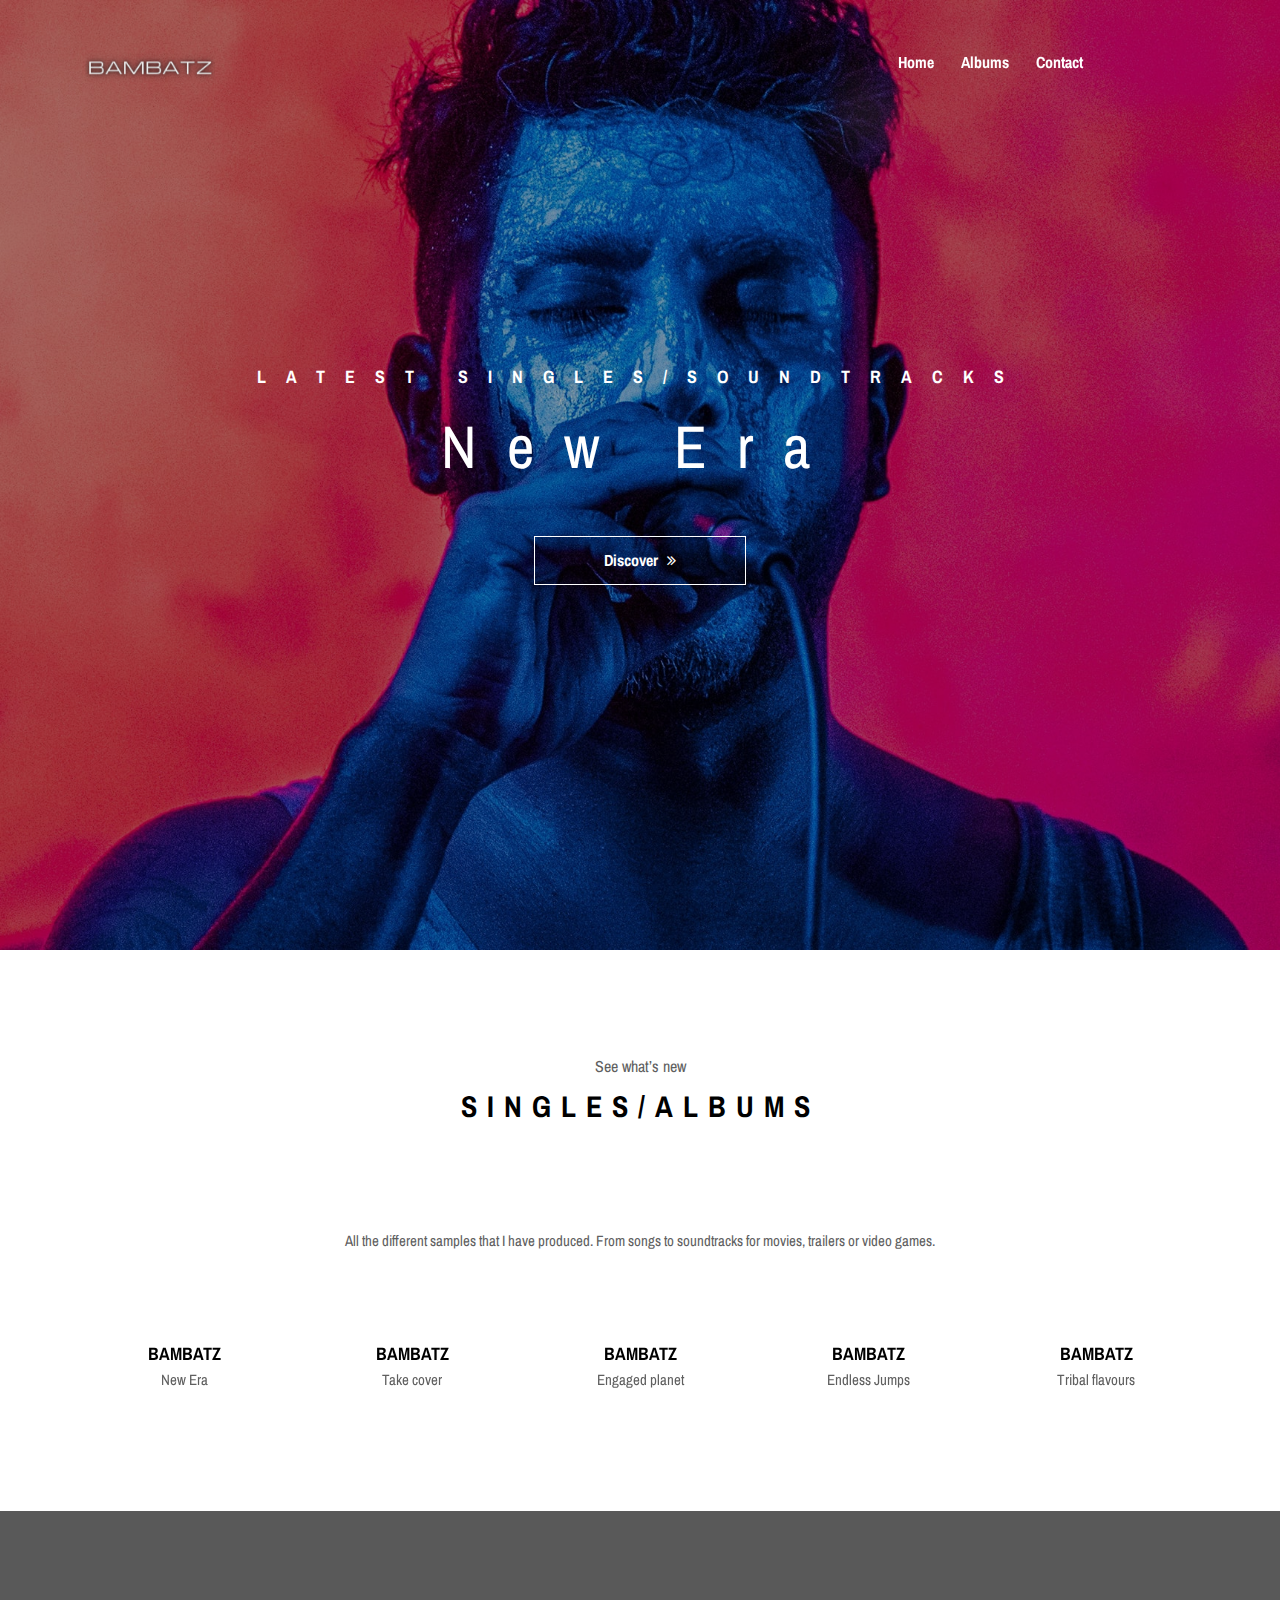
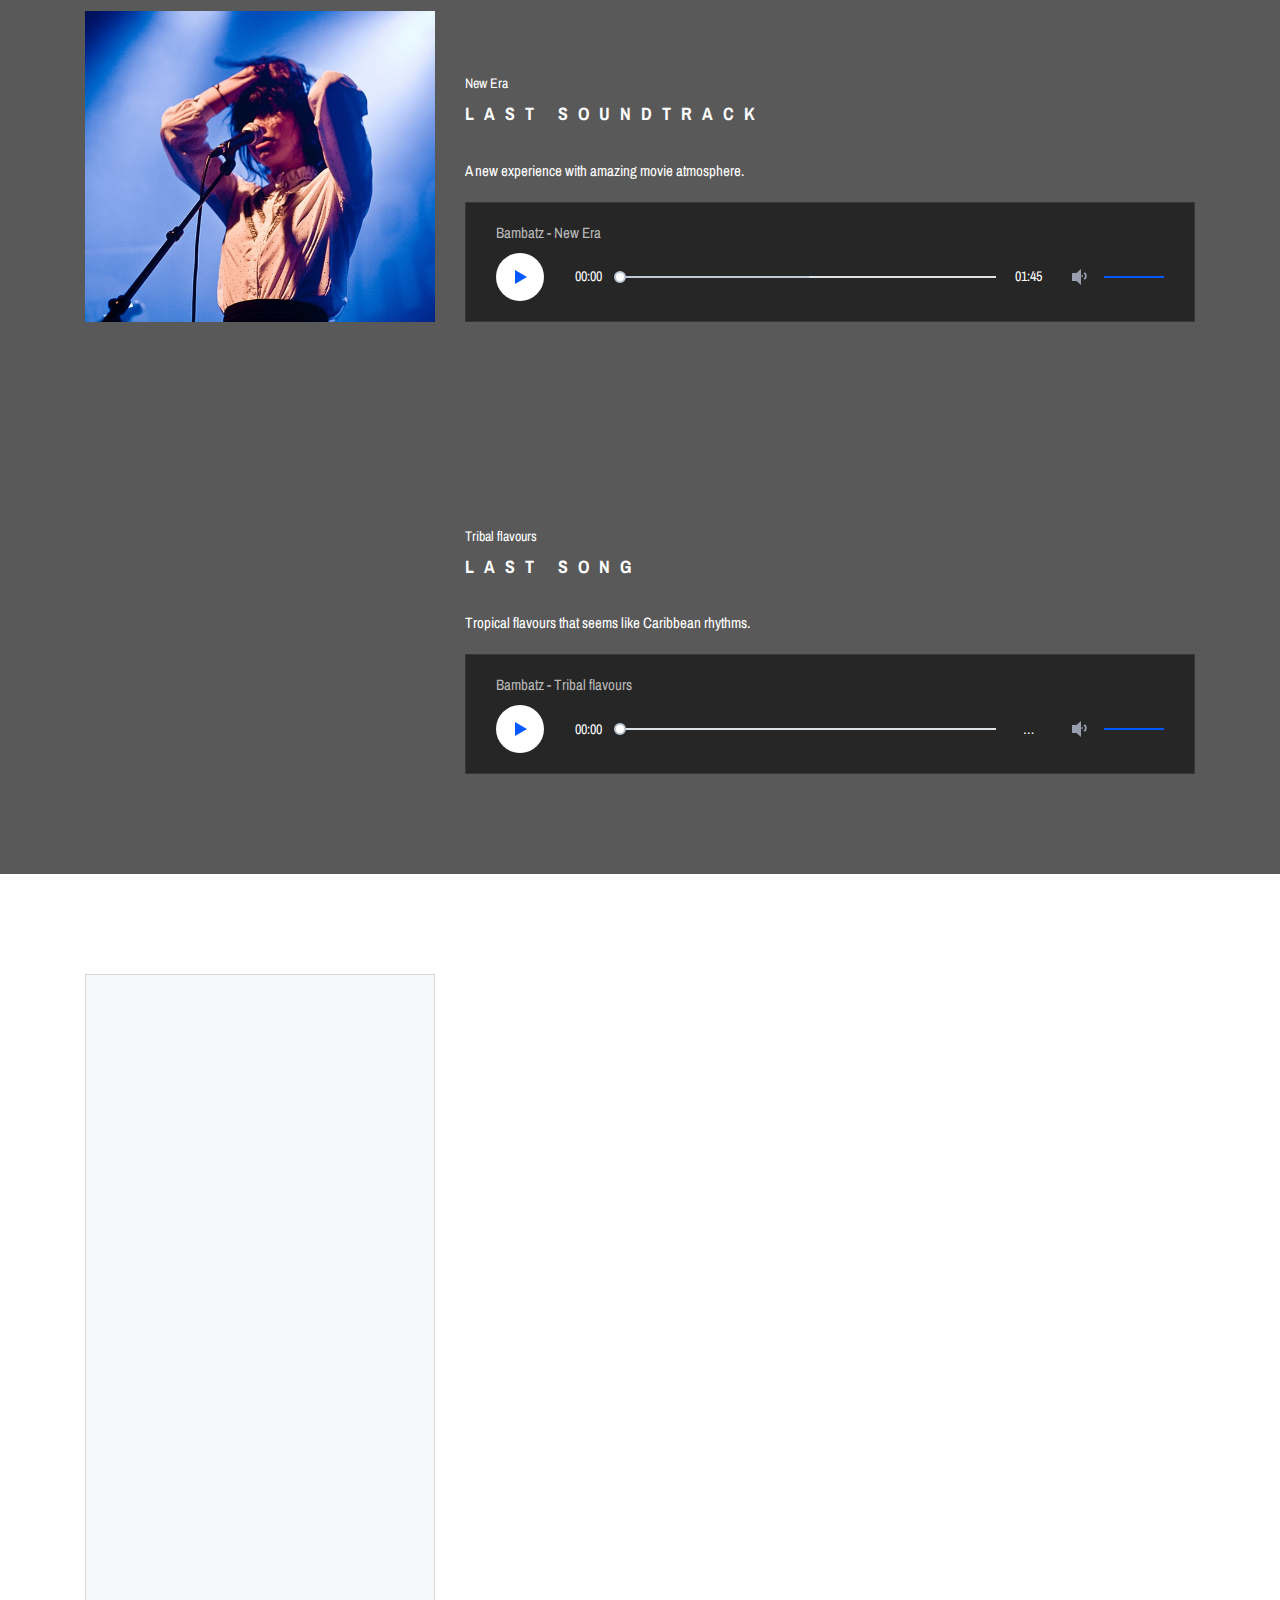
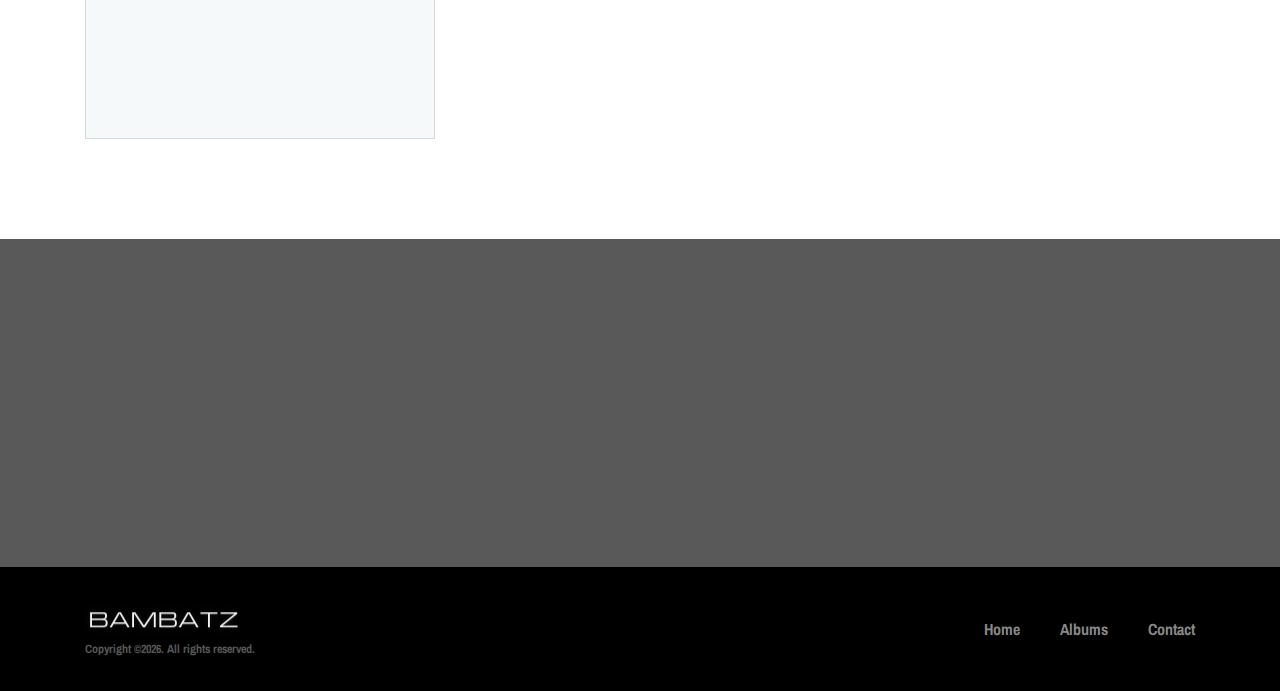
==== index.html @ 8df1997f "Add files via upload" ====
<!DOCTYPE html>
<html lang="en">

<head>
    <meta charset="UTF-8">
    <meta name="description" content="">
    <meta http-equiv="X-UA-Compatible" content="IE=edge">
    <meta name="viewport" content="width=device-width, initial-scale=1, shrink-to-fit=no">
    <!-- The above 4 meta tags *must* come first in the head; any other head content must come *after* these tags -->

    <!-- Title -->
    <title>Bambatz</title>

    <!-- Favicon -->
    <link rel="icon" href="img/core-img/icono.ico">

    <!-- Stylesheet -->
    <link rel="stylesheet" href="style.css">

</head>

<body>
    <!-- Preloader -->
    <div class="preloader d-flex align-items-center justify-content-center">
        <div class="lds-ellipsis">
            <div></div>
            <div></div>
            <div></div>
            <div></div>
        </div>
    </div>

    <!-- ##### Header Area Start ##### -->
    <header class="header-area">
        <!-- Navbar Area -->
        <div class="oneMusic-main-menu">
            <div class="classy-nav-container breakpoint-off">
                <div class="container">
                    <!-- Menu -->
                    <nav class="classy-navbar justify-content-between" id="oneMusicNav">

                        <!-- Nav brand -->
                        <a href="index.html" class="nav-brand"><img src="img/core-img/logo.png" alt=""></a>

                        <!-- Navbar Toggler -->
                        <div class="classy-navbar-toggler">
                            <span class="navbarToggler"><span></span><span></span><span></span></span>
                        </div>

                        <!-- Menu -->
                        <div class="classy-menu">

                            <!-- Close Button -->
                            <div class="classycloseIcon">
                                <div class="cross-wrap"><span class="top"></span><span class="bottom"></span></div>
                            </div>

                            <!-- Nav Start -->
                            <div class="classynav">
                                <ul>
                                    <li><a href="index.html">Home</a></li>
                                    <li><a href="albums-store.html">Albums</a></li>
                                    <li><a href="contact.html">Contact</a></li>
                                </ul>

                                <!-- Login/Register & Cart Button -->
                                <div class="login-register-cart-button d-flex align-items-center">
                                    <!-- Login/Register -->
                                 

                                    <!-- Cart Button -->
                                   
                                </div>
                            </div>
                            <!-- Nav End -->

                        </div>
                    </nav>
                </div>
            </div>
        </div>
    </header>
    <!-- ##### Header Area End ##### -->

    <!-- ##### Hero Area Start ##### -->
    <section class="hero-area">
        <div class="hero-slides owl-carousel">
            <!-- Single Hero Slide -->
            <div class="single-hero-slide d-flex align-items-center justify-content-center">
                <!-- Slide Img -->
                <div class="slide-img bg-img" style="background-image: url(img/bg-img/bg-1.jpg);"></div>
                <!-- Slide Content -->
                <div class="container">
                    <div class="row">
                        <div class="col-12">
                            <div class="hero-slides-content text-center">
                                <h6 data-animation="fadeInUp" data-delay="100ms">Latest singles/soundtracks</h6>
                                <h2 data-animation="fadeInUp" data-delay="300ms">New Era <span>New Era</span></h2>
                                <a data-animation="fadeInUp" data-delay="500ms" href="#" class="btn oneMusic-btn mt-50">Discover <i class="fa fa-angle-double-right"></i></a>
                            </div>
                        </div>
                    </div>
                </div>
            </div>

            <!-- Single Hero Slide -->
            <div class="single-hero-slide d-flex align-items-center justify-content-center">
                <!-- Slide Img -->
                <div class="slide-img bg-img" style="background-image: url(img/bg-img/bg-2.jpg);"></div>
                <!-- Slide Content -->
                <div class="container">
                    <div class="row">
                        <div class="col-12">
                            <div class="hero-slides-content text-center">
                                <h6 data-animation="fadeInUp" data-delay="100ms">Latest singles/soundtracks</h6>
                                <h2 data-animation="fadeInUp" data-delay="300ms">Tribal flavours<span>Trival flavours/span></h2>
                                <a data-animation="fadeInUp" data-delay="500ms" href="#" class="btn oneMusic-btn mt-50">Discover <i class="fa fa-angle-double-right"></i></a>
                            </div>
                        </div>
                    </div>
                </div>
            </div>
        </div>
    </section>
    <!-- ##### Hero Area End ##### -->

    <!-- ##### Latest Albums Area Start ##### -->
    <section class="latest-albums-area section-padding-100">
        <div class="container">
            <div class="row">
                <div class="col-12">
                    <div class="section-heading style-2">
                        <p>See what’s new</p>
                        <h2>Singles/Albums</h2>
                    </div>
                </div>
            </div>
            <div class="row justify-content-center">
                <div class="col-12 col-lg-9">
                    <div class="ablums-text text-center mb-70">
                        <p>All the different samples that I have produced. From songs to soundtracks for movies, trailers or video games.</p>
                    </div>
                </div>
            </div>

            <div class="row">
                <div class="col-12">
                    <div class="albums-slideshow owl-carousel">
                        <!-- Single Album -->
                        <div class="single-album">
                      <img src="img/bg-img/a01.jpg" alt="">
                            <div class="album-info">
                                <a href="#">
                                    <h5>Bambatz</h5>
                                </a>
                                <p>New Era</p>
                            </div>
                        </div>

                        <!-- Single Album -->
                        <div class="single-album">
                            <img src="img/bg-img/a02.jpg" alt="">
                            <div class="album-info">
                                <a href="#">
                                    <h5>Bambatz</h5>
                                </a>
                                <p>Take cover</p>
                            </div>
                        </div>

                        <!-- Single Album -->
                        <div class="single-album">
                            <img src="img/bg-img/a03.jpg" alt="">
                            <div class="album-info">
                                <a href="#">
                                    <h5>Bambatz</h5>
                                </a>
                                <p>Engaged planet</p>
                            </div>
                        </div>

                        <!-- Single Album -->
                        <div class="single-album">
                            <img src="img/bg-img/a04.jpg" alt="">
                            <div class="album-info">
                                <a href="#">
                                    <h5>Bambatz</h5>
                                </a>
                                <p>Endless Jumps</p>
                            </div>
                        </div>

                        <!-- Single Album -->
                        <div class="single-album">
                            <img src="img/bg-img/a05.jpg" alt="">
                            <div class="album-info">
                                <a href="#">
                                    <h5>Bambatz</h5>
                                </a>
                                <p>Tribal flavours</p>
                            </div>
                        </div>

                        <!-- Single Album -->
                        <div class="single-album">
                            <img src="img/bg-img/a06.jpg" alt="">
                            <div class="album-info">
                                <a href="#">
                                    <h5>Bambatz</h5>
                                </a>
                                <p>Knocking tune</p>
                            </div>
                        </div>

                        <!-- Single Album -->
                        <div class="single-album">
                            <img src="img/bg-img/a07.jpg" alt="">
                            <div class="album-info">
                                <a href="#">
                                    <h5>Bambatz</h5>
                                </a>
                                <p>Explore your mind</p>
                            </div>
                        </div>

                           <!-- Single Album -->
                        <div class="single-album">
                            <img src="img/bg-img/a08.jpg" alt="">
                            <div class="album-info">
                                <a href="#">
                                    <h5>Bambatz</h5>
                                </a>
                                <p>Coconut Paradise</p>
                            </div>
                        </div>

                           <!-- Single Album -->
                        <div class="single-album">
                            <img src="img/bg-img/a09.jpg" alt="">
                            <div class="album-info">
                                <a href="#">
                                    <h5>Bambatz</h5>
                                </a>
                                <p>Stomp</p>
                            </div>
                        </div>

                           <!-- Single Album -->
                        <div class="single-album">
                            <img src="img/bg-img/a010.jpg" alt="">
                            <div class="album-info">
                                <a href="#">
                                    <h5>Bambatz</h5>
                                </a>
                                <p>Behind you</p>
                            </div>
                        </div>

                           <!-- Single Album -->
                        <div class="single-album">
                            <img src="img/bg-img/a011.jpg" alt="">
                            <div class="album-info">
                                <a href="#">
                                    <h5>Bambatz</h5>
                                </a>
                                <p>Space travel</p>
                            </div>
                        </div>
                    </div>
                </div>
            </div>
        </div>
    </section>
    <!-- ##### Latest Albums Area End ##### -->

    <!-- ##### Buy Now Area Start ##### -->
   
    <!-- ##### Buy Now Area End ##### -->

    <!-- ##### Featured Artist Area Start ##### -->
    <section class="featured-artist-area section-padding-100 bg-img bg-overlay bg-fixed" style="background-image: url(img/bg-img/bg-4.jpg);">
        <div class="container">
            <div class="row align-items-end">
                <div class="col-12 col-md-5 col-lg-4">
                    <div class="featured-artist-thumb">
                        <img src="img/bg-img/fa.jpg" alt="">
                    </div>
                </div>
                <div class="col-12 col-md-7 col-lg-8">
                    <div class="featured-artist-content">
                        <!-- Section Heading -->
                        <div class="section-heading white text-left mb-30">
                            <p>New Era</p>
                            <h2>LAST SOUNDTRACK</h2>
                        </div>
                        <p>A new experience with amazing movie atmosphere.</p>
                        <div class="song-play-area">
                            <div class="song-name">
                                <p>Bambatz - New Era</p>
                            </div>
                            <audio preload="auto" controls>
                                <source src="audio/New Era.mp3">
                            </audio>
                        </div>
                    </div>
                </div>


            </div>
        </div>
    </section>
    <!-- ##### Featured Artist Area End ##### -->

    <!-- ##### Featured Artist Area Start ##### -->
    <section class="featured-artist-area section-padding-100 bg-img bg-overlay bg-fixed" style="background-image: url(img/bg-img/bg-4.jpg);">
        <div class="container">
            <div class="row align-items-end">
                <div class="col-12 col-md-5 col-lg-4">
                    <div class="featured-artist-thumb">
                        <img src="img/bg-img/fa1.jpg" alt="">
                    </div>
                </div>
                <div class="col-12 col-md-7 col-lg-8">
                    <div class="featured-artist-content">
                        <!-- Section Heading -->
                        <div class="section-heading white text-left mb-30">
                            <p>Tribal flavours</p>
                            <h2>LAST SONG</h2>
                        </div>
                        <p>Tropical flavours that seems like Caribbean rhythms.</p>
                        <div class="song-play-area">
                            <div class="song-name">
                                <p>Bambatz - Tribal flavours</p>
                            </div>
                            <audio preload="auto" controls>
                                <source src="audio/Tribal flavours.mp3">
                            </audio>
                        </div>
                    </div>
                </div>

                
            </div>
        </div>
    </section>
    <!-- ##### Featured Artist Area End ##### -->

    <!-- ##### Miscellaneous Area Start ##### -->
    <section class="miscellaneous-area section-padding-100-0">
        <div class="container">
            <div class="row">
                <!-- ***** Weeks Top ***** -->
               

                <!-- ***** New Hits Songs ***** -->
                <div class="col-12 col-lg-4">
                    <div class="new-hits-area mb-100">
                        <div class="section-heading text-left mb-50 wow fadeInUp" data-wow-delay="50ms">
                            <p>Host List</p>
                            <h2>Latest Songs/Soundtrack</h2>
                        </div>

                        <!-- Single Top Item -->
                        <div class="single-new-item d-flex align-items-center justify-content-between wow fadeInUp" data-wow-delay="100ms">
                            <div class="first-part d-flex align-items-center">
                                <div class="thumbnail">
                                    <img src="img/bg-img/wt7.jpg" alt="">
                                </div>
                                <div class="content-">
                                    <h6>Bambatz</h6>
                                    <p>New Era</p>
                                </div>
                            </div>
                            <audio preload="auto" controls>
                                <source src="audio/New Era.mp3">
                            </audio>
                        </div>

                        <!-- Single Top Item -->
                        <div class="single-new-item d-flex align-items-center justify-content-between wow fadeInUp" data-wow-delay="150ms">
                            <div class="first-part d-flex align-items-center">
                                <div class="thumbnail">
                                    <img src="img/bg-img/wt8.jpg" alt="">
                                </div>
                                <div class="content-">
                                    <h6>Bambatz</h6>
                                    <p>Take over</p>
                                </div>
                            </div>
                            <audio preload="auto" controls>
                                <source src="audio/Take over.mp3">
                            </audio>
                        </div>

                        <!-- Single Top Item -->
                        <div class="single-new-item d-flex align-items-center justify-content-between wow fadeInUp" data-wow-delay="200ms">
                            <div class="first-part d-flex align-items-center">
                                <div class="thumbnail">
                                    <img src="img/bg-img/wt9.jpg" alt="">
                                </div>
                                <div class="content-">
                                    <h6>Bambatz</h6>
                                    <p>Engaged planet</p>
                                </div>
                            </div>
                            <audio preload="auto" controls>
                                <source src="audio/Engaged planet.mp3">
                            </audio>
                        </div>

                        <!-- Single Top Item -->
                        <div class="single-new-item d-flex align-items-center justify-content-between wow fadeInUp" data-wow-delay="250ms">
                            <div class="first-part d-flex align-items-center">
                                <div class="thumbnail">
                                    <img src="img/bg-img/wt10.jpg" alt="">
                                </div>
                                <div class="content-">
                                    <h6>Bambatz</h6>
                                    <p>BSO n1</p>
                                </div>
                            </div>
                            <audio preload="auto" controls>
                                <source src="audio/Bso n1.mp3">
                            </audio>
                        </div>

                        <!-- Single Top Item -->
                        <div class="single-new-item d-flex align-items-center justify-content-between wow fadeInUp" data-wow-delay="300ms">
                            <div class="first-part d-flex align-items-center">
                                <div class="thumbnail">
                                    <img src="img/bg-img/wt11.jpg" alt="">
                                </div>
                                <div class="content-">
                                    <h6>Bambatz</h6>
                                    <p>Tribal flavours</p>
                                </div>
                            </div>
                            <audio preload="auto" controls>
                                <source src="audio/Tribal flavours.mp3">
                            </audio>
                        </div>

                        <!-- Single Top Item -->
                        <div class="single-new-item d-flex align-items-center justify-content-between wow fadeInUp" data-wow-delay="350ms">
                            <div class="first-part d-flex align-items-center">
                                <div class="thumbnail">
                                    <img src="img/bg-img/wt12.jpg" alt="">
                                </div>
                                <div class="content-">
                                    <h6>Bambatz</h6>
                                    <p>Knocking tune</p>
                                </div>
                            </div>
                            <audio preload="auto" controls>
                                <source src="audio/Knocking tune.mp3">
                            </audio>
                        </div>
                    </div>
                </div>

                <!-- ***** Popular Artists ***** -->
               
            </div>
        </div>
    </section>
    <!-- ##### Miscellaneous Area End ##### -->

    <!-- ##### Contact Area Start ##### -->
    <section class="contact-area section-padding-100 bg-img bg-overlay bg-fixed has-bg-img" style="background-image: url(img/bg-img/bg-2.jpg);">
        <div class="container">
            <div class="row">
                <div class="col-12">
                    <div class="section-heading white wow fadeInUp" data-wow-delay="100ms">
                        <p></p>
                        <h2>Get In Touch</h2>
                    </div>
                </div>
            </div>

        </div>
    </section>
    <!-- ##### Contact Area End ##### -->

    <!-- ##### Footer Area Start ##### -->
    <footer class="footer-area">
        <div class="container">
            <div class="row d-flex flex-wrap align-items-center">
                <div class="col-12 col-md-6">
                    <a href="#"><img src="img/core-img/logo.png" alt=""></a>
                    <p class="copywrite-text"><a href="#"><!-- Link back to Colorlib can't be removed. Template is licensed under CC BY 3.0. -->
Copyright &copy;<script>document.write(new Date().getFullYear());</script>. All rights reserved.
<!-- Link back to Colorlib can't be removed. Template is licensed under CC BY 3.0. --></p>
                </div>

                <div class="col-12 col-md-6">
                    <div class="footer-nav">
                        <ul>
                            <li><a href="#">Home</a></li>
                            <li><a href="#">Albums</a></li>
                            <li><a href="#">Contact</a></li>
                        </ul>
                    </div>
                </div>
            </div>
        </div>
    </footer>
    <!-- ##### Footer Area Start ##### -->

    <!-- ##### All Javascript Script ##### -->
    <!-- jQuery-2.2.4 js -->
    <script src="js/jquery/jquery-2.2.4.min.js"></script>
    <!-- Popper js -->
    <script src="js/bootstrap/popper.min.js"></script>
    <!-- Bootstrap js -->
    <script src="js/bootstrap/bootstrap.min.js"></script>
    <!-- All Plugins js -->
    <script src="js/plugins/plugins.js"></script>
    <!-- Active js -->
    <script src="js/active.js"></script>
</body>

</html>
---- style.css ----
/* [Master Stylesheet - v1.0] */
/* :: 1.0 Import Fonts */
@import url("https://fonts.googleapis.com/css?family=Archivo+Narrow:400,400i,500,500i,600,600i,700,700i");
/* :: 2.0 Import All CSS */
@import url(css/bootstrap.min.css);
@import url(css/classy-nav.css);
@import url(css/owl.carousel.min.css);
@import url(css/animate.css);
@import url(css/magnific-popup.css);
@import url(css/font-awesome.min.css);
@import url(css/audioplayer.css);
@import url(css/one-music-icon.css);
/* :: 3.0 Base CSS */
* {
  margin: 0;
  padding: 0; }

body {
  font-family: "Archivo Narrow", sans-serif;
  font-size: 14px; }

h1,
h2,
h3,
h4,
h5,
h6 {
  font-family: "Archivo Narrow", sans-serif;
  color: #000000;
  line-height: 1.3;
  font-weight: 700; }

p {
  font-family: "Archivo Narrow", sans-serif;
  color: #5f5f5f;
  font-size: 15px;
  line-height: 2;
  font-weight: 400; }

a,
a:hover,
a:focus {
  -webkit-transition-duration: 500ms;
  transition-duration: 500ms;
  text-decoration: none;
  outline: 0 solid transparent;
  color: #000000;
  font-weight: 700;
  font-size: 16px;
  font-family: "Archivo Narrow", sans-serif; }

ul,
ol {
  margin: 0; }
  ul li,
  ol li {
    list-style: none; }

img {
  height: auto;
  max-width: 100%; }

/* :: 3.1.0 Spacing */
.mt-15 {
  margin-top: 15px !important; }

.mt-30 {
  margin-top: 30px !important; }

.mt-50 {
  margin-top: 50px !important; }

.mt-70 {
  margin-top: 70px !important; }

.mt-100 {
  margin-top: 100px !important; }

.mb-15 {
  margin-bottom: 15px !important; }

.mb-30 {
  margin-bottom: 30px !important; }

.mb-50 {
  margin-bottom: 50px !important; }

.mb-70 {
  margin-bottom: 70px !important; }

.mb-100 {
  margin-bottom: 100px !important; }

.ml-15 {
  margin-left: 15px !important; }

.ml-30 {
  margin-left: 30px !important; }

.ml-50 {
  margin-left: 50px !important; }

.mr-15 {
  margin-right: 15px !important; }

.mr-30 {
  margin-right: 30px !important; }

.mr-50 {
  margin-right: 50px !important; }

/* :: 3.2.0 Height */
.height-400 {
  height: 400px !important; }

.height-500 {
  height: 500px !important; }

.height-600 {
  height: 600px !important; }

.height-700 {
  height: 700px !important; }

.height-800 {
  height: 800px !important; }

/* :: 3.3.0 Section Padding */
.section-padding-100 {
  padding-top: 100px;
  padding-bottom: 100px; }

.section-padding-100-0 {
  padding-top: 100px;
  padding-bottom: 0; }

.section-padding-0-100 {
  padding-top: 0;
  padding-bottom: 100px; }

.section-padding-100-70 {
  padding-top: 100px;
  padding-bottom: 70px; }

/* :: 3.4.0 Section Heading */
.section-heading {
  position: relative;
  z-index: 1;
  margin-bottom: 100px;
  text-align: center; }
  .section-heading p {
    color: #5f5f5f;
    font-size: 14px;
    margin-bottom: 5px; }
  .section-heading h2 {
    font-size: 18px;
    text-transform: uppercase;
    letter-spacing: 10px;
    margin-bottom: 0; }
    @media only screen and (max-width: 767px) {
      .section-heading h2 {
        letter-spacing: 5px; } }
  .section-heading.white h2 {
    color: #fff; }
  .section-heading.style-2 p {
    font-size: 16px; }
  .section-heading.style-2 h2 {
    font-size: 30px; }
    @media only screen and (max-width: 767px) {
      .section-heading.style-2 h2 {
        font-size: 24px; } }

/* :: 3.5.0 Preloader */
.preloader {
  background-color: #ffffff;
  width: 100%;
  height: 100%;
  position: fixed;
  top: 0;
  left: 0;
  right: 0;
  z-index: 99999; }
  .preloader .lds-ellipsis {
    display: inline-block;
    position: relative;
    width: 64px;
    height: 64px; }
    .preloader .lds-ellipsis div {
      position: absolute;
      top: 27px;
      width: 11px;
      height: 11px;
      border-radius: 50%;
      background: #000000;
      animation-timing-function: cubic-bezier(0, 1, 1, 0); }
      .preloader .lds-ellipsis div:nth-child(1) {
        left: 6px;
        -webkit-animation: lds-ellipsis1 0.6s infinite;
        animation: lds-ellipsis1 0.6s infinite; }
      .preloader .lds-ellipsis div:nth-child(2) {
        left: 6px;
        -webkit-animation: lds-ellipsis2 0.6s infinite;
        animation: lds-ellipsis2 0.6s infinite; }
      .preloader .lds-ellipsis div:nth-child(3) {
        left: 26px;
        -webkit-animation: lds-ellipsis2 0.6s infinite;
        animation: lds-ellipsis2 0.6s infinite; }
      .preloader .lds-ellipsis div:nth-child(4) {
        left: 45px;
        -webkit-animation: lds-ellipsis3 0.6s infinite;
        animation: lds-ellipsis3 0.6s infinite; }

@-webkit-keyframes lds-ellipsis1 {
  0% {
    -webkit-transform: scale(0);
    transform: scale(0); }
  100% {
    -webkit-transform: scale(1);
    transform: scale(1); } }
@keyframes lds-ellipsis1 {
  0% {
    -webkit-transform: scale(0);
    transform: scale(0); }
  100% {
    -webkit-transform: scale(1);
    transform: scale(1); } }
@-webkit-keyframes lds-ellipsis3 {
  0% {
    -webkit-transform: scale(1);
    transform: scale(1); }
  100% {
    -webkit-transform: scale(0);
    transform: scale(0); } }
@keyframes lds-ellipsis3 {
  0% {
    -webkit-transform: scale(1);
    transform: scale(1); }
  100% {
    -webkit-transform: scale(0);
    transform: scale(0); } }
@-webkit-keyframes lds-ellipsis2 {
  0% {
    -webkit-transform: translate(0, 0);
    transform: translate(0, 0); }
  100% {
    -webkit-transform: translate(19px, 0);
    transform: translate(19px, 0); } }
@keyframes lds-ellipsis2 {
  0% {
    -webkit-transform: translate(0, 0);
    transform: translate(0, 0); }
  100% {
    -webkit-transform: translate(19px, 0);
    transform: translate(19px, 0); } }
/* :: 3.6.0 Miscellaneous */
.bg-img {
  background-position: center center;
  background-size: cover;
  background-repeat: no-repeat; }

.bg-white {
  background-color: #ffffff !important; }

.bg-dark {
  background-color: #000000 !important; }

.bg-transparent {
  background-color: transparent !important; }

.bg-gray {
  background-color: #f5f9fa; }

.font-bold {
  font-weight: 700; }

.font-light {
  font-weight: 300; }

.bg-overlay {
  position: relative;
  z-index: 2;
  background-position: center center;
  background-size: cover; }
  .bg-overlay::after {
    background-color: rgba(0, 0, 0, 0.65);
    position: absolute;
    z-index: -1;
    top: 0;
    left: 0;
    width: 100%;
    height: 100%;
    content: ""; }

.bg-fixed {
  background-attachment: fixed !important; }

/* :: 3.7.0 ScrollUp */
#scrollUp {
  background-color: #000000;
  border-radius: 0;
  bottom: 50px;
  box-shadow: 0 2px 6px 0 rgba(0, 0, 0, 0.3);
  color: #ffffff;
  font-size: 24px;
  height: 40px;
  line-height: 40px;
  right: 50px;
  text-align: center;
  width: 40px;
  -webkit-transition-duration: 500ms;
  transition-duration: 500ms;
  box-shadow: 0 1px 5px 2px rgba(0, 0, 0, 0.15); }
  @media only screen and (max-width: 767px) {
    #scrollUp {
      right: 30px;
      bottom: 30px; } }
  #scrollUp:hover {
    background-color: #fff;
    color: #232323; }

/* :: 3.8.0 oneMusic Button */
.oneMusic-btn {
  background-color: #fff;
  -webkit-transition-duration: 500ms;
  transition-duration: 500ms;
  position: relative;
  z-index: 1;
  display: inline-block;
  min-width: 212px;
  height: 49px;
  color: #000;
  border: 1px solid #000;
  border-radius: 0;
  padding: 0 30px;
  font-size: 16px;
  line-height: 47px;
  font-weight: 700;
  text-transform: capitalize; }
  .oneMusic-btn i {
    margin-left: 5px; }
  .oneMusic-btn:hover, .oneMusic-btn:focus {
    font-size: 16px;
    font-weight: 700;
    background-color: #000000;
    color: #fff; }
  .oneMusic-btn.btn-2 {
    background-color: #000000;
    color: #fff; }
    .oneMusic-btn.btn-2:hover, .oneMusic-btn.btn-2:focus {
      background-color: #fff;
      color: #232323; }

/* :: 4.0 Header Area CSS */
.header-area {
  position: absolute;
  z-index: 1000;
  width: 100%;
  top: 20px;
  left: 0;
  z-index: 1000; }
  .header-area .oneMusic-main-menu {
    position: relative;
    width: 100%;
    height: 85px;
    background-color: transparent; }
    @media only screen and (max-width: 767px) {
      .header-area .oneMusic-main-menu {
        height: 70px; } }
    .header-area .oneMusic-main-menu .classy-nav-container {
      background-color: transparent; }
    .header-area .oneMusic-main-menu .classy-navbar {
      background-color: transparent;
      height: 85px;
      padding: 0; }
      @media only screen and (max-width: 767px) {
        .header-area .oneMusic-main-menu .classy-navbar {
          height: 70px; } }
      .header-area .oneMusic-main-menu .classy-navbar .classynav ul li a {
        font-weight: 700;
        text-transform: capitalize;
        color: #ffffff;
        font-size: 16px; }
        .header-area .oneMusic-main-menu .classy-navbar .classynav ul li a:hover, .header-area .oneMusic-main-menu .classy-navbar .classynav ul li a:focus {
          color: rgba(255, 255, 255, 0.7); }
        @media only screen and (min-width: 768px) and (max-width: 991px) {
          .header-area .oneMusic-main-menu .classy-navbar .classynav ul li a {
            background-color: #000000;
            border-bottom-color: rgba(255, 255, 255, 0.1); } }
        @media only screen and (max-width: 767px) {
          .header-area .oneMusic-main-menu .classy-navbar .classynav ul li a {
            background-color: #000000;
            border-bottom-color: rgba(255, 255, 255, 0.1); } }
      .header-area .oneMusic-main-menu .classy-navbar .classynav ul li.megamenu-item > a::after,
      .header-area .oneMusic-main-menu .classy-navbar .classynav ul li.has-down > a::after {
        color: #ffffff; }
      .header-area .oneMusic-main-menu .classy-navbar .classynav ul li.megamenu-item ul li > a::after,
      .header-area .oneMusic-main-menu .classy-navbar .classynav ul li.has-down ul li > a::after {
        color: #232323; }
        @media only screen and (max-width: 767px) {
          .header-area .oneMusic-main-menu .classy-navbar .classynav ul li.megamenu-item ul li > a::after,
          .header-area .oneMusic-main-menu .classy-navbar .classynav ul li.has-down ul li > a::after {
            color: #ffffff; } }
      .header-area .oneMusic-main-menu .classy-navbar .classynav ul li ul li a {
        color: #232323; }
        .header-area .oneMusic-main-menu .classy-navbar .classynav ul li ul li a:hover, .header-area .oneMusic-main-menu .classy-navbar .classynav ul li ul li a:focus {
          color: #888888; }
        @media only screen and (min-width: 992px) and (max-width: 1199px) {
          .header-area .oneMusic-main-menu .classy-navbar .classynav ul li ul li a {
            padding: 0 15px; } }
        @media only screen and (min-width: 768px) and (max-width: 991px) {
          .header-area .oneMusic-main-menu .classy-navbar .classynav ul li ul li a {
            color: #ffffff;
            padding: 0 30px;
            border-bottom-color: rgba(255, 255, 255, 0.1); } }
        @media only screen and (max-width: 767px) {
          .header-area .oneMusic-main-menu .classy-navbar .classynav ul li ul li a {
            color: #ffffff;
            padding: 0 30px;
            border-bottom-color: rgba(255, 255, 255, 0.1) !important; } }
      .header-area .oneMusic-main-menu .classy-navbar .classynav ul li .dropdown li .dropdown li .dropdown li a {
        border-bottom: 1px solid rgba(242, 244, 248, 0.7); }
        @media only screen and (min-width: 768px) and (max-width: 991px) {
          .header-area .oneMusic-main-menu .classy-navbar .classynav ul li .dropdown li .dropdown li .dropdown li a {
            border-bottom-color: rgba(255, 255, 255, 0.1) !important; } }
        @media only screen and (max-width: 767px) {
          .header-area .oneMusic-main-menu .classy-navbar .classynav ul li .dropdown li .dropdown li .dropdown li a {
            border-bottom-color: rgba(255, 255, 255, 0.1) !important; } }
    .header-area .oneMusic-main-menu .login-register-cart-button {
      position: relative;
      z-index: 1;
      margin-left: 100px; }
      @media only screen and (min-width: 768px) and (max-width: 991px) {
        .header-area .oneMusic-main-menu .login-register-cart-button {
          margin-left: 12px;
          margin-top: 15px; } }
      @media only screen and (max-width: 767px) {
        .header-area .oneMusic-main-menu .login-register-cart-button {
          margin-left: 12px;
          margin-top: 15px; } }
      .header-area .oneMusic-main-menu .login-register-cart-button .login-register-btn {
        position: relative;
        z-index: 10; }
        .header-area .oneMusic-main-menu .login-register-cart-button .login-register-btn a {
          -webkit-transition-duration: 500ms;
          transition-duration: 500ms;
          margin-bottom: 0;
          color: #fff;
          font-weight: 700;
          font-size: 16px;
          cursor: pointer;
          line-height: 1; }
          .header-area .oneMusic-main-menu .login-register-cart-button .login-register-btn a:hover, .header-area .oneMusic-main-menu .login-register-cart-button .login-register-btn a:focus {
            color: rgba(255, 255, 255, 0.7); }
      .header-area .oneMusic-main-menu .login-register-cart-button .cart-btn {
        position: relative;
        z-index: 10; }
        .header-area .oneMusic-main-menu .login-register-cart-button .cart-btn p {
          -webkit-transition-duration: 500ms;
          transition-duration: 500ms;
          margin-bottom: 0;
          color: #fff;
          font-size: 18px;
          cursor: pointer;
          line-height: 1; }
          .header-area .oneMusic-main-menu .login-register-cart-button .cart-btn p:hover, .header-area .oneMusic-main-menu .login-register-cart-button .cart-btn p:focus {
            color: rgba(255, 255, 255, 0.7); }
          .header-area .oneMusic-main-menu .login-register-cart-button .cart-btn p .quantity {
            width: 15px;
            height: 15px;
            border: 1px solid #fff;
            background-color: #232323;
            color: #fff;
            display: block;
            position: absolute;
            bottom: -5px;
            left: -10px;
            z-index: 10;
            font-size: 9px;
            font-weight: 400;
            border-radius: 50%;
            line-height: 13px;
            text-align: center; }
  .header-area .is-sticky .oneMusic-main-menu {
    position: fixed;
    width: 100%;
    height: 85px;
    top: 0;
    left: 0;
    z-index: 9999;
    background-color: #000000;
    box-shadow: 0 5px 50px 15px rgba(0, 0, 0, 0.2); }
    @media only screen and (max-width: 767px) {
      .header-area .is-sticky .oneMusic-main-menu {
        height: 70px; } }

.classy-navbar .nav-brand {
  max-width: 130px; }

@media only screen and (min-width: 768px) and (max-width: 991px) {
  .breakpoint-on .classy-navbar .classy-menu {
    background-color: #000000; } }
@media only screen and (max-width: 767px) {
  .breakpoint-on .classy-navbar .classy-menu {
    background-color: #000000; } }

@media only screen and (min-width: 768px) and (max-width: 991px) {
  .classynav ul li .megamenu .single-mega.cn-col-4 {
    padding: 0; } }
@media only screen and (max-width: 767px) {
  .classynav ul li .megamenu .single-mega.cn-col-4 {
    padding: 0; } }

.classycloseIcon .cross-wrap span {
  background: #ffffff; }

/* :: 5.0 Hero Slides Area */
.hero-area,
.hero-slides {
  position: relative;
  z-index: 1; }

.single-hero-slide {
  width: 100%;
  height: 950px;
  position: relative;
  z-index: 1;
  padding: 0 30px;
  overflow: hidden; }
  @media only screen and (min-width: 992px) and (max-width: 1199px) {
    .single-hero-slide {
      height: 700px; } }
  @media only screen and (min-width: 768px) and (max-width: 991px) {
    .single-hero-slide {
      height: 650px; } }
  @media only screen and (max-width: 767px) {
    .single-hero-slide {
      height: 500px; } }
  .single-hero-slide::after {
    position: absolute;
    width: 100%;
    height: 100%;
    z-index: -5;
    top: 0;
    left: 0;
    background-color: rgba(0, 0, 0, 0.35);
    content: ''; }
  .single-hero-slide .slide-img {
    position: absolute;
    width: 100%;
    height: 100%;
    z-index: -10;
    left: 0;
    right: 0;
    top: 0;
    bottom: 0; }
  .single-hero-slide .hero-slides-content {
    display: inline-block;
    width: 100%; }
    .single-hero-slide .hero-slides-content h6 {
      font-size: 18px;
      color: #fff;
      letter-spacing: 20px;
      text-transform: uppercase;
      margin-bottom: 20px;
      display: block; }
      @media only screen and (max-width: 767px) {
        .single-hero-slide .hero-slides-content h6 {
          letter-spacing: 5px; } }
    .single-hero-slide .hero-slides-content h2 {
      position: relative;
      z-index: 1;
      font-size: 60px;
      color: #ffffff;
      margin-bottom: 0;
      font-weight: 400;
      display: block;
      text-transform: capitalize;
      letter-spacing: 30px;
      overflow: hidden; }
      .single-hero-slide .hero-slides-content h2 span {
        position: absolute;
        top: 0;
        width: 100%;
        height: 100%;
        left: 0;
        color: rgba(255, 255, 255, 0.15);
        -webkit-animation: textsonar 6s linear infinite;
        animation: textsonar 6s linear infinite; }
      @media only screen and (min-width: 768px) and (max-width: 991px) {
        .single-hero-slide .hero-slides-content h2 {
          letter-spacing: 15px;
          font-size: 42px; } }
      @media only screen and (max-width: 767px) {
        .single-hero-slide .hero-slides-content h2 {
          letter-spacing: 5px;
          font-size: 30px; } }
    .single-hero-slide .hero-slides-content .btn {
      border: 1px solid #fff;
      background-color: transparent;
      color: #fff; }
      .single-hero-slide .hero-slides-content .btn:hover, .single-hero-slide .hero-slides-content .btn:focus {
        background-color: #fff;
        color: #000000; }

@-webkit-keyframes textsonar {
  0% {
    -webkit-transform: scaleX(1);
    transform: scaleX(1); }
  50% {
    -webkit-transform: scaleX(1.15);
    transform: scaleX(1.15); }
  100% {
    -webkit-transform: scaleX(1);
    transform: scaleX(1); } }
@keyframes textsonar {
  0% {
    -webkit-transform: scaleX(1);
    transform: scaleX(1); }
  50% {
    -webkit-transform: scaleX(1.15);
    transform: scaleX(1.15); }
  100% {
    -webkit-transform: scaleX(1);
    transform: scaleX(1); } }
.single-hero-slide .slide-img {
  -webkit-animation: slide 12s linear infinite;
  animation: slide 12s linear infinite; }

@-webkit-keyframes slide {
  0% {
    -webkit-transform: scale(1);
    transform: scale(1); }
  50% {
    -webkit-transform: scale(1.2);
    transform: scale(1.2); }
  100% {
    -webkit-transform: scale(1);
    transform: scale(1); } }
@keyframes slide {
  0% {
    -webkit-transform: scale(1);
    transform: scale(1); }
  50% {
    -webkit-transform: scale(1.2);
    transform: scale(1.2); }
  100% {
    -webkit-transform: scale(1);
    transform: scale(1); } }
/* :: 6.0 Buy Now Area CSS */
.oneMusic-buy-now-area.has-fluid {
  padding-left: 4%;
  padding-right: 4%;
  position: relative;
  z-index: 1; }

/* :: 7.0 Events Area CSS */
.single-event-area {
  position: relative;
  z-index: 1;
  -webkit-transition-duration: 500ms;
  transition-duration: 500ms; }
  .single-event-area img {
    width: 100%; }
  .single-event-area .event-text {
    text-align: center;
    position: relative;
    z-index: 1;
    padding: 30px 15px;
    background-color: #000;
    -webkit-transition-duration: 500ms;
    transition-duration: 500ms; }
    .single-event-area .event-text h4 {
      color: #fff;
      text-transform: uppercase;
      -webkit-transition-duration: 500ms;
      transition-duration: 500ms; }
    .single-event-area .event-text .event-meta-data {
      position: relative;
      margin-bottom: 30px; }
      .single-event-area .event-text .event-meta-data a {
        -webkit-transition-duration: 500ms;
        transition-duration: 500ms;
        position: relative;
        z-index: 1;
        color: #fff;
        font-size: 15px;
        font-weight: 400;
        display: inline-block;
        padding-right: 29px; }
        .single-event-area .event-text .event-meta-data a:first-child::after {
          position: absolute;
          content: '|';
          top: 0;
          right: 12px;
          z-index: 1; }
        .single-event-area .event-text .event-meta-data a:last-child {
          padding-right: 0; }
    .single-event-area .event-text .see-more-btn {
      font-size: 11px;
      color: #fff;
      text-transform: uppercase;
      letter-spacing: 10px;
      border-bottom: 1px solid #fff;
      padding-left: 0;
      padding-right: 0;
      border-radius: 0; }
      .single-event-area .event-text .see-more-btn:hover, .single-event-area .event-text .see-more-btn:focus {
        font-weight: 400; }
  .single-event-area:hover, .single-event-area:focus {
    box-shadow: 0 5px 80px 0 rgba(0, 0, 0, 0.2); }
    .single-event-area:hover .event-text, .single-event-area:focus .event-text {
      background-color: #f5f9fa; }
      .single-event-area:hover .event-text h4,
      .single-event-area:hover .event-text .event-meta-data a, .single-event-area:focus .event-text h4,
      .single-event-area:focus .event-text .event-meta-data a {
        color: #000000; }
      .single-event-area:hover .event-text .see-more-btn, .single-event-area:focus .event-text .see-more-btn {
        border-bottom-color: #000000;
        color: #000000; }

/* :: 8.0 Newsletter Area CSS */
.newsletter-area {
  position: relative;
  z-index: 1;
  border: 1px solid #000000;
  padding: 45px; }
  .newsletter-area .newsletter-form {
    position: relative;
    z-index: 1; }
    .newsletter-area .newsletter-form input {
      width: 100%;
      height: 40px;
      font-size: 14px;
      color: #b3b3b3;
      font-style: italic;
      border: none;
      border-bottom: 1px solid #d6d6d6;
      margin-bottom: 30px;
      display: block; }

.testimonials-area {
  position: relative;
  z-index: 1;
  padding: 45px; }
  .testimonials-area .testimonials-slide {
    position: relative;
    z-index: 1; }
    .testimonials-area .testimonials-slide .single-slide p {
      font-size: 15px;
      color: #fff;
      font-style: italic; }
    .testimonials-area .testimonials-slide .single-slide .testimonial-info {
      margin-top: 30px;
      display: block; }
      .testimonials-area .testimonials-slide .single-slide .testimonial-info .testimonial-thumb {
        width: 44px;
        height: 44px;
        border-radius: 50%;
        margin-right: 15px; }
        .testimonials-area .testimonials-slide .single-slide .testimonial-info .testimonial-thumb img {
          border-radius: 50%; }
      .testimonials-area .testimonials-slide .single-slide .testimonial-info p {
        font-style: normal;
        font-size: 15px;
        color: #fff;
        margin-bottom: 0; }

/* :: 9.0 Album Catagory Area CSS */
.featured-artist-area {
  position: relative;
  z-index: 1; }

.featured-artist-content {
  position: relative;
  z-index: 1; }
  @media only screen and (max-width: 767px) {
    .featured-artist-content {
      margin-top: 50px; } }
  .featured-artist-content p {
    color: #fff; }

.browse-by-catagories {
  position: relative;
  z-index: 1; }
  .browse-by-catagories a {
    display: inline-block;
    background-color: #f4f4f4;
    border: 2px solid transparent;
    padding: 6px 9px;
    font-size: 15px;
    margin-right: 5px; }
    @media only screen and (min-width: 992px) and (max-width: 1199px) {
      .browse-by-catagories a {
        padding: 4px 7px;
        font-size: 14px;
        margin-right: 4px; } }
    @media only screen and (min-width: 768px) and (max-width: 991px) {
      .browse-by-catagories a {
        padding: 4px 7px;
        font-size: 14px;
        margin-right: 5px;
        margin-bottom: 5px; } }
    @media only screen and (max-width: 767px) {
      .browse-by-catagories a {
        padding: 2px 5px;
        font-size: 13px;
        margin-right: 5px;
        margin-bottom: 5px; } }
    .browse-by-catagories a:hover, .browse-by-catagories a:focus, .browse-by-catagories a.active {
      border: 2px solid #000000; }
    .browse-by-catagories a:first-child {
      border-color: transparent;
      background-color: transparent; }

.single-album {
  position: relative;
  z-index: 1;
  -webkit-transition-duration: 500ms;
  transition-duration: 500ms;
  margin-bottom: 30px; }
  .single-album img {
    width: 100%; }
  .single-album .album-info {
    position: relative;
    z-index: 1;
    text-align: center;
    padding-top: 15px;
    padding-bottom: 15px; }
    .single-album .album-info h5 {
      font-size: 18px;
      margin-bottom: 0;
      text-transform: uppercase; }
    .single-album .album-info p {
      margin-bottom: 0; }
  .single-album:hover, .single-album:focus {
    box-shadow: 0 5px 70px 0 rgba(0, 0, 0, 0.15); }

.single-album-area {
  position: relative;
  z-index: 1;
  -webkit-transition-duration: 500ms;
  transition-duration: 500ms;
  margin-bottom: 30px; }
  .single-album-area .album-thumb {
    position: relative;
    z-index: 1; }
    .single-album-area .album-thumb .album-price p {
      position: absolute;
      top: 15px;
      left: 15px;
      background-color: #fff;
      margin-bottom: 0;
      line-height: 1;
      padding: 5px 15px;
      border-radius: 15px;
      z-index: 20; }
    .single-album-area .album-thumb .play-icon a {
      color: #fff;
      font-size: 50px;
      position: absolute;
      top: 50%;
      left: 50%;
      line-height: 1;
      -webkit-transform: translate(-50%, -50%);
      transform: translate(-50%, -50%); }
  .single-album-area img {
    width: 100%; }
  .single-album-area .album-info {
    display: block;
    position: relative;
    z-index: 1;
    padding-top: 15px;
    padding-bottom: 15px; }
    .single-album-area .album-info h5 {
      font-size: 18px;
      margin-bottom: 0;
      text-transform: uppercase; }
    .single-album-area .album-info p {
      margin-bottom: 0; }

.albums-slideshow {
  position: relative;
  z-index: 1; }
  .albums-slideshow .single-album {
    -webkit-transition-duration: 500ms;
    transition-duration: 500ms;
    margin-bottom: 0;
    border: 1px solid transparent; }
    .albums-slideshow .single-album:hover, .albums-slideshow .single-album:focus {
      border: 1px solid #000000;
      box-shadow: none;
      background-color: #f5f9fa; }
  .albums-slideshow .owl-prev,
  .albums-slideshow .owl-next {
    -webkit-transition-duration: 500ms;
    transition-duration: 500ms;
    background-color: #fff;
    position: absolute;
    width: 50px;
    height: 50px;
    border: 1px solid #000000;
    top: 50%;
    left: -25px;
    margin-top: -50px;
    z-index: 50;
    text-align: center;
    line-height: 48px;
    opacity: 0;
    visibility: hidden; }
    @media only screen and (max-width: 767px) {
      .albums-slideshow .owl-prev,
      .albums-slideshow .owl-next {
        left: 0; } }
    .albums-slideshow .owl-prev:hover, .albums-slideshow .owl-prev:focus,
    .albums-slideshow .owl-next:hover,
    .albums-slideshow .owl-next:focus {
      background-color: #000000;
      color: #fff; }
  .albums-slideshow .owl-next {
    left: auto;
    right: -25px; }
    @media only screen and (max-width: 767px) {
      .albums-slideshow .owl-next {
        right: 0; } }
  .albums-slideshow:hover .owl-prev,
  .albums-slideshow:hover .owl-next {
    opacity: 1;
    visibility: visible; }

/* :: 10.0 Songs Area CSS */
.single-song-area {
  position: relative;
  z-index: 1; }
  .single-song-area .song-thumbnail {
    position: relative;
    z-index: 1;
    -webkit-box-flex: 0;
    -ms-flex: 0 0 135px;
    flex: 0 0 135px;
    max-width: 135px;
    width: 135px;
    margin-right: 50px; }
    .single-song-area .song-thumbnail img {
      width: 100%; }
    @media only screen and (max-width: 767px) {
      .single-song-area .song-thumbnail {
        margin-right: 0;
        -webkit-box-flex: 0;
        -ms-flex: 0 0 100%;
        flex: 0 0 100%;
        max-width: 100%;
        width: 100%; } }
  .single-song-area .song-play-area {
    position: relative;
    z-index: 1;
    -webkit-box-flex: 0;
    -ms-flex: 0 0 calc(100% - 185px);
    flex: 0 0 calc(100% - 185px);
    max-width: calc(100% - 185px);
    width: calc(100% - 185px);
    background-color: #262626;
    padding: 15px 30px 20px; }
    @media only screen and (max-width: 767px) {
      .single-song-area .song-play-area {
        -webkit-box-flex: 0;
        -ms-flex: 0 0 100%;
        flex: 0 0 100%;
        max-width: 100%;
        width: 100%; } }
    .single-song-area .song-play-area .song-name p {
      color: #b8b8b8;
      margin-bottom: 5px; }
    .single-song-area .song-play-area .audioplayer {
      margin: 0;
      padding: 0;
      width: 100%;
      height: auto;
      align-items: center;
      border: none;
      border-radius: 0;
      background: transparent; }
    .single-song-area .song-play-area .audioplayer-playing .audioplayer-playpause,
    .single-song-area .song-play-area .audioplayer:not(.audioplayer-playing) .audioplayer-playpause:hover,
    .single-song-area .song-play-area .audioplayer:not(.audioplayer-playing) .audioplayer-playpause {
      background: #fff; }
    .single-song-area .song-play-area .audioplayer-time {
      font-size: 14px;
      color: #fff; }

.song-play-area {
  position: relative;
  z-index: 1;
  width: 100%;
  background-color: #262626;
  padding: 15px 30px 20px;
  border: 1px solid #363636; }
  .song-play-area .song-name p {
    color: #b8b8b8;
    margin-bottom: 5px; }
  .song-play-area .audioplayer {
    margin: 0;
    padding: 0;
    width: 100%;
    height: auto;
    align-items: center;
    border: none;
    border-radius: 0;
    background: transparent; }
  .song-play-area .audioplayer-playing .audioplayer-playpause,
  .song-play-area .audioplayer:not(.audioplayer-playing) .audioplayer-playpause:hover,
  .song-play-area .audioplayer:not(.audioplayer-playing) .audioplayer-playpause {
    background: #fff; }
  .song-play-area .audioplayer-time {
    font-size: 14px;
    color: #fff; }

/* :: 11.0 Miscellaneous Area CSS */
.weeks-top-area {
  position: relative;
  z-index: 1;
  padding: 45px 30px;
  -webkit-transition-duration: 500ms;
  transition-duration: 500ms;
  border: 1px solid transparent; }
  .weeks-top-area .single-top-item {
    position: relative;
    z-index: 1;
    margin-bottom: 21px; }
    .weeks-top-area .single-top-item:last-child {
      margin-bottom: 0; }
    .weeks-top-area .single-top-item .thumbnail {
      -webkit-box-flex: 0;
      -ms-flex: 0 0 73px;
      flex: 0 0 73px;
      max-width: 73px;
      width: 73px;
      margin-right: 20px; }
    .weeks-top-area .single-top-item .content- h6 {
      text-transform: uppercase;
      margin-bottom: 0; }
    .weeks-top-area .single-top-item .content- p {
      font-size: 14px;
      margin-bottom: 0; }
  .weeks-top-area:hover, .weeks-top-area:focus {
    background-color: #f5f9fa;
    border-color: #d8d8d8; }

.popular-artists-area {
  position: relative;
  z-index: 1;
  padding: 45px 30px;
  -webkit-transition-duration: 500ms;
  transition-duration: 500ms;
  border: 1px solid #d8d8d8;
  background-color: #f5f9fa; }
  .popular-artists-area .single-artists {
    position: relative;
    z-index: 1;
    margin-bottom: 17px; }
    .popular-artists-area .single-artists:last-child {
      margin-bottom: 0; }
    .popular-artists-area .single-artists .thumbnail {
      -webkit-box-flex: 0;
      -ms-flex: 0 0 63px;
      flex: 0 0 63px;
      max-width: 63px;
      width: 63px;
      margin-right: 20px;
      border-radius: 50%; }
      .popular-artists-area .single-artists .thumbnail img {
        border-radius: 50%; }
    .popular-artists-area .single-artists .content- p {
      font-size: 16px;
      margin-bottom: 0; }

.new-hits-area {
  position: relative;
  z-index: 1;
  padding: 45px 30px;
  -webkit-transition-duration: 500ms;
  transition-duration: 500ms;
  border: 1px solid #d8d8d8;
  background-color: #f5f9fa; }
  .new-hits-area .single-new-item {
    position: relative;
    z-index: 1;
    border-bottom: 1px solid #d8d8d8;
    margin-bottom: 10px;
    padding-bottom: 10px; }
    .new-hits-area .single-new-item:last-child {
      margin-bottom: 0;
      border-bottom: none;
      padding-bottom: 0; }
    .new-hits-area .single-new-item .thumbnail {
      -webkit-box-flex: 0;
      -ms-flex: 0 0 73px;
      flex: 0 0 73px;
      max-width: 73px;
      width: 73px;
      margin-right: 20px; }
    .new-hits-area .single-new-item .content- h6 {
      text-transform: uppercase;
      margin-bottom: 0; }
    .new-hits-area .single-new-item .content- p {
      font-size: 14px;
      margin-bottom: 0; }
    .new-hits-area .single-new-item .audioplayer {
      margin: 0;
      padding: 0;
      width: auto;
      height: auto;
      border: none;
      border-radius: 0;
      background: transparent; }
    .new-hits-area .single-new-item .audioplayer-playing .audioplayer-playpause,
    .new-hits-area .single-new-item .audioplayer:not(.audioplayer-playing) .audioplayer-playpause:hover,
    .new-hits-area .single-new-item .audioplayer:not(.audioplayer-playing) .audioplayer-playpause {
      background: #d6d6d6; }
    .new-hits-area .single-new-item .audioplayer:not(.audioplayer-playing) .audioplayer-playpause a {
      border-left: 12px solid #fff; }
    .new-hits-area .single-new-item .audioplayer-time,
    .new-hits-area .single-new-item .audioplayer-volume,
    .new-hits-area .single-new-item .audioplayer-bar {
      display: none; }

/* :: 12.0 Login Area CSS */
.login-content {
  -webkit-transition-duration: 500ms;
  transition-duration: 500ms;
  position: relative;
  z-index: 1;
  background-color: #f5f9fa;
  border: 1px solid #d8d8d8;
  padding: 50px 100px;
  box-shadow: 0 2px 70px 0 rgba(0, 0, 0, 0.15);
  text-align: center; }
  @media only screen and (max-width: 767px) {
    .login-content {
      padding: 50px 30px; } }
  .login-content h3 {
    margin-bottom: 30px; }
  .login-content .form-group {
    text-align: left; }
  .login-content .form-control {
    width: 100%;
    height: 50px;
    border: 1px solid #000000;
    font-size: 12px;
    font-style: italic;
    padding: 0 20px;
    border-radius: 0; }
    .login-content .form-control:focus {
      box-shadow: none; }

/* :: 13.0 Services Area CSS */
.single-service-area .icon {
  -webkit-box-flex: 0;
  -ms-flex: 0 0 78px;
  flex: 0 0 78px;
  max-width: 78px;
  width: 78px;
  position: relative;
  z-index: 1;
  width: 78px;
  height: 78px;
  border: 1px solid #000000;
  text-align: center; }
  .single-service-area .icon span {
    line-height: 76px;
    font-size: 40px; }
.single-service-area .text {
  position: relative;
  z-index: 1;
  -webkit-box-flex: 0;
  -ms-flex: 0 0 calc(100% - 78px);
  flex: 0 0 calc(100% - 78px);
  max-width: calc(100% - 78px);
  width: calc(100% - 78px);
  padding-left: 30px; }

/* :: 14.0 Footer Area CSS */
.footer-area {
  position: relative;
  z-index: 1;
  background-color: #000000;
  padding: 30px 0; }
  @media only screen and (max-width: 767px) {
    .footer-area {
      text-align: center; } }
  .footer-area .copywrite-text {
    font-size: 12px;
    margin-bottom: 0;
    color: rgba(166, 165, 165, 0.54); }
    .footer-area .copywrite-text a {
      color: rgba(166, 165, 165, 0.54);
      font-size: 12px; }
      .footer-area .copywrite-text a:hover, .footer-area .copywrite-text a:focus {
        color: #fff; }
  .footer-area .footer-nav ul {
    display: -webkit-box;
    display: -ms-flexbox;
    display: flex;
    -webkit-box-align: center;
    -ms-flex-align: center;
    -ms-grid-row-align: center;
    align-items: center;
    -webkit-box-pack: end;
    -ms-flex-pack: end;
    justify-content: flex-end; }
    @media only screen and (max-width: 767px) {
      .footer-area .footer-nav ul {
        -webkit-box-pack: center;
        -ms-flex-pack: center;
        justify-content: center;
        margin-top: 30px; } }
  .footer-area .footer-nav li a {
    color: #898888;
    font-size: 16px;
    padding: 0 20px; }
    @media only screen and (min-width: 768px) and (max-width: 991px) {
      .footer-area .footer-nav li a {
        padding: 0 10px;
        font-size: 14px; } }
    @media only screen and (max-width: 767px) {
      .footer-area .footer-nav li a {
        padding: 0 10px;
        font-size: 14px; } }
    .footer-area .footer-nav li a:hover, .footer-area .footer-nav li a:focus {
      color: #fff; }
  .footer-area .footer-nav li:last-child a {
    padding-right: 0; }

/* :: 15.0 Breadcumb Area CSS */
.breadcumb-area {
  position: relative;
  z-index: 10;
  width: 100%;
  height: 385px; }
  @media only screen and (max-width: 767px) {
    .breadcumb-area {
      height: 270px; } }
  .breadcumb-area .bradcumbContent {
    position: absolute;
    background-color: #fff;
    width: 552px;
    bottom: 0;
    left: 50%;
    z-index: 100;
    text-align: center;
    padding-top: 40px;
    -webkit-transform: translateX(-50%);
    transform: translateX(-50%); }
    @media only screen and (max-width: 767px) {
      .breadcumb-area .bradcumbContent {
        width: calc(100% - 60px);
        padding-top: 30px; } }
    .breadcumb-area .bradcumbContent p {
      line-height: 1.5;
      font-size: 16px;
      color: #5f5f5f; }
    .breadcumb-area .bradcumbContent h2 {
      font-size: 30px;
      letter-spacing: 10px;
      text-transform: uppercase;
      line-height: 1;
      margin-bottom: 0; }
      @media only screen and (max-width: 767px) {
        .breadcumb-area .bradcumbContent h2 {
          font-size: 18px;
          letter-spacing: 5px; } }

/* :: 16.0 Blog Area CSS */
.single-blog-post {
  position: relative;
  z-index: 1; }
  .single-blog-post .blog-post-thumb {
    position: relative;
    z-index: 1; }
    .single-blog-post .blog-post-thumb .post-date {
      width: 76px;
      height: 106px;
      border: 1px solid #000000;
      text-align: center;
      background-color: #fff;
      position: absolute;
      z-index: 10;
      top: -30px;
      left: 30px;
      padding: 17px 0; }
      .single-blog-post .blog-post-thumb .post-date span {
        display: block;
        font-size: 14px;
        font-weight: 700;
        line-height: 1.3; }
        .single-blog-post .blog-post-thumb .post-date span:first-child {
          font-size: 36px; }
  .single-blog-post .blog-content {
    background-color: #f5f9fa;
    padding: 45px 40px;
    border: 1px solid #d8d8d8; }
    @media only screen and (max-width: 767px) {
      .single-blog-post .blog-content {
        padding: 30px 20px; } }
    .single-blog-post .blog-content .post-title {
      font-size: 24px;
      display: block; }
      @media only screen and (max-width: 767px) {
        .single-blog-post .blog-content .post-title {
          font-size: 20px; } }
      .single-blog-post .blog-content .post-title:hover, .single-blog-post .blog-content .post-title:focus {
        color: #232323; }
    .single-blog-post .blog-content .post-meta {
      position: relative;
      z-index: 1;
      margin-bottom: 10px; }
      .single-blog-post .blog-content .post-meta p {
        color: #8d8d8d;
        font-size: 13px;
        padding-right: 25px;
        position: relative;
        z-index: 1; }
        .single-blog-post .blog-content .post-meta p::after {
          content: '|';
          position: absolute;
          right: 12px;
          top: 0;
          z-index: 5; }
        .single-blog-post .blog-content .post-meta p:last-child::after {
          display: none; }
        .single-blog-post .blog-content .post-meta p a {
          color: #8d8d8d;
          font-size: 13px;
          margin-bottom: 0;
          font-weight: 400; }
          .single-blog-post .blog-content .post-meta p a:hover, .single-blog-post .blog-content .post-meta p a:focus {
            color: #000000; }
    .single-blog-post .blog-content p {
      margin-bottom: 0; }

.oneMusic-pagination-area .pagination .page-item .page-link {
  background-color: transparent;
  display: block;
  padding: 0;
  border: 1px solid transparent;
  color: #5f5f5f;
  font-size: 15px;
  font-weight: 400;
  width: 34px;
  height: 34px;
  line-height: 32px;
  text-align: center;
  margin-right: 10px; }
  .oneMusic-pagination-area .pagination .page-item .page-link:hover, .oneMusic-pagination-area .pagination .page-item .page-link:focus {
    color: #000000;
    border: 1px solid #000000; }
.oneMusic-pagination-area .pagination .page-item:first-child .page-link {
  margin-left: 0;
  border-top-left-radius: 0;
  border-bottom-left-radius: 0; }
.oneMusic-pagination-area .pagination .page-item:last-child .page-link {
  border-top-right-radius: 0;
  border-bottom-right-radius: 0; }
.oneMusic-pagination-area .pagination .page-item.active .page-link {
  color: #000000;
  border: 1px solid #000000; }

.blog-sidebar-area {
  position: relative;
  z-index: 1; }
  @media only screen and (max-width: 767px) {
    .blog-sidebar-area {
      margin-top: 100px; } }

.single-widget-area {
  position: relative;
  z-index: 1;
  background-color: #f5f9fa;
  border: 1px solid #d8d8d8; }
  .single-widget-area img {
    width: 100%; }
  .single-widget-area .widget-title {
    padding: 25px 45px;
    border-bottom: 1px solid #d8d8d8; }
    @media only screen and (min-width: 992px) and (max-width: 1199px) {
      .single-widget-area .widget-title {
        padding: 20px 30px; } }
    .single-widget-area .widget-title h5 {
      margin-bottom: 0;
      line-height: 1; }
  .single-widget-area .widget-content {
    padding: 25px 45px; }
    @media only screen and (min-width: 992px) and (max-width: 1199px) {
      .single-widget-area .widget-content {
        padding: 20px 30px; } }
    .single-widget-area .widget-content ul li {
      margin-bottom: 10px; }
      .single-widget-area .widget-content ul li a {
        color: #5f5f5f;
        font-size: 15px;
        font-weight: 400; }
        .single-widget-area .widget-content ul li a:hover, .single-widget-area .widget-content ul li a:focus {
          color: #000000; }
      .single-widget-area .widget-content ul li:last-child {
        margin-bottom: 0; }
    .single-widget-area .widget-content .tags {
      display: -webkit-box;
      display: -ms-flexbox;
      display: flex;
      -ms-flex-wrap: wrap;
      flex-wrap: wrap; }
      .single-widget-area .widget-content .tags li {
        margin-bottom: 0; }
        .single-widget-area .widget-content .tags li a {
          display: block;
          line-height: 28px;
          font-size: 15px;
          color: #5f5f5f;
          height: 30px;
          background-color: #fff;
          padding: 0 15px;
          border: 1px solid #000000;
          margin: 3px; }
          @media only screen and (min-width: 992px) and (max-width: 1199px) {
            .single-widget-area .widget-content .tags li a {
              padding: 0 10px; } }

/* :: 17.0 Skills Area CSS */
.single-skils-area {
  position: relative;
  z-index: 1;
  text-align: center; }
  .single-skils-area .circle {
    position: relative;
    z-index: 10;
    margin-bottom: 15px; }
  .single-skils-area .skills-text {
    position: absolute;
    top: 50%;
    left: 50%;
    text-align: center;
    -webkit-transform: translate(-50%, -50%);
    transform: translate(-50%, -50%); }
    .single-skils-area .skills-text span {
      font-size: 24px;
      color: #232323;
      font-weight: 500; }
    .single-skils-area .skills-text p {
      font-size: 15px;
      color: #5f5f5f;
      line-height: 1; }

/* :: 18.0 Contact Area CSS */
.contact-content {
  position: relative;
  z-index: 2; }
  .contact-content .contact-social-info a {
    display: inline-block;
    margin-right: 20px;
    font-size: 14px;
    color: #000000; }
    .contact-content .contact-social-info a:hover, .contact-content .contact-social-info a:focus {
      color: #232323; }
  .contact-content .single-contact-info {
    position: relative;
    margin-bottom: 20px; }
    .contact-content .single-contact-info:last-child {
      margin-bottom: 0; }
    .contact-content .single-contact-info p {
      font-size: 15px;
      margin-bottom: 0; }
    .contact-content .single-contact-info .icon {
      -webkit-box-flex: 0;
      -ms-flex: 0 0 35px;
      flex: 0 0 35px;
      max-width: 35px;
      width: 35px;
      height: 35px;
      border: 1px solid #000;
      text-align: center; }
      .contact-content .single-contact-info .icon span {
        font-size: 20px;
        line-height: 33px; }

.contact-form-area .form-control {
  position: relative;
  z-index: 2;
  height: 45px;
  width: 100%;
  background-color: transparent;
  font-size: 14px;
  margin-bottom: 15px;
  border: none;
  border-radius: 0;
  padding: 15px 0;
  font-style: italic;
  color: #b3b3b3;
  border-bottom: 1px solid #000000;
  -webkit-transition-duration: 500ms;
  transition-duration: 500ms; }
  .contact-form-area .form-control:focus {
    box-shadow: none;
    border-bottom: 1px solid #000000; }
.contact-form-area textarea.form-control {
  height: 160px; }

.has-bg-img {
  position: relative;
  z-index: 1; }
  .has-bg-img .contact-form-area .form-control {
    color: #fff;
    border-bottom: 1px solid #fff; }
    .has-bg-img .contact-form-area .form-control:focus {
      border-bottom: 1px solid #fff; }
  .has-bg-img .oneMusic-btn {
    background-color: transparent;
    border-color: #fff;
    color: #fff; }
    .has-bg-img .oneMusic-btn:hover, .has-bg-img .oneMusic-btn:focus {
      background-color: #fff;
      color: #000000; }

.map-area {
  position: relative;
  z-index: 2; }
  .map-area iframe {
    width: 100%;
    height: 385px;
    border: none;
    margin-bottom: 0; }
    @media only screen and (max-width: 767px) {
      .map-area iframe {
        height: 300px; } }

/* :: 19.0 Elements Area CSS */
.elements-title {
  position: relative;
  z-index: 1; }
  .elements-title h2 {
    font-size: 24px; }

/* :: 20.1.0 Single Cool Facts CSS */
.single-cool-fact {
  position: relative;
  z-index: 1; }
  .single-cool-fact .scf-text h2 {
    font-size: 48px;
    margin-bottom: 0;
    color: #232323; }
    @media only screen and (min-width: 992px) and (max-width: 1199px) {
      .single-cool-fact .scf-text h2 {
        font-size: 48px; } }
    @media only screen and (min-width: 768px) and (max-width: 991px) {
      .single-cool-fact .scf-text h2 {
        font-size: 36px; } }
    @media only screen and (max-width: 767px) {
      .single-cool-fact .scf-text h2 {
        font-size: 30px; } }
  .single-cool-fact .scf-text p {
    font-size: 15px;
    margin-bottom: 0;
    color: #5f5f5f;
    line-height: 1; }

/* :: 20.2.0 Accordians Area CSS */
.single-accordion.panel {
  background-color: #ffffff;
  border: 0 solid transparent;
  border-radius: 4px;
  box-shadow: 0 0 0 transparent;
  margin-bottom: 15px; }
.single-accordion:last-of-type {
  margin-bottom: 0; }
.single-accordion h6 {
  margin-bottom: 0; }
  .single-accordion h6 a {
    background-color: #000000;
    border-radius: 0;
    color: #ffffff;
    display: block;
    margin: 0;
    padding: 20px 70px 20px 30px;
    position: relative;
    font-size: 14px;
    text-transform: capitalize;
    border: 1px solid #000000; }
    .single-accordion h6 a span {
      background: transparent;
      -webkit-transition-duration: 500ms;
      transition-duration: 500ms;
      font-size: 10px;
      position: absolute;
      right: 0;
      text-align: center;
      top: 0;
      width: 58px;
      height: 100%;
      color: #ffffff;
      line-height: 58px; }
      .single-accordion h6 a span.accor-open {
        opacity: 0; }
    .single-accordion h6 a.collapsed {
      -webkit-transition-duration: 500ms;
      transition-duration: 500ms;
      background-color: transparent;
      color: #232323; }
      .single-accordion h6 a.collapsed span {
        color: #000000; }
        .single-accordion h6 a.collapsed span.accor-close {
          opacity: 0; }
        .single-accordion h6 a.collapsed span.accor-open {
          opacity: 1; }
.single-accordion .accordion-content {
  border-top: 0 solid transparent;
  box-shadow: none; }
  .single-accordion .accordion-content p {
    padding: 20px 15px 5px;
    margin-bottom: 0; }

/* :: 20.3.0 Tabs Area CSS */
.oneMusic-tabs-content {
  position: relative;
  z-index: 1; }
  .oneMusic-tabs-content .nav-tabs {
    border-bottom: none;
    margin-bottom: 15px; }
    .oneMusic-tabs-content .nav-tabs .nav-link {
      background-color: transparent;
      border: 1px solid #000000;
      padding: 0 30px;
      height: 58px;
      line-height: 58px;
      color: #232323;
      margin: 0 2px;
      border-radius: 0; }
      @media only screen and (min-width: 992px) and (max-width: 1199px) {
        .oneMusic-tabs-content .nav-tabs .nav-link {
          padding: 0 15px; } }
      @media only screen and (max-width: 767px) {
        .oneMusic-tabs-content .nav-tabs .nav-link {
          padding: 0 15px;
          font-size: 12px;
          margin-bottom: 5px; } }
      @media only screen and (min-width: 480px) and (max-width: 767px) {
        .oneMusic-tabs-content .nav-tabs .nav-link {
          padding: 0 15px; } }
      .oneMusic-tabs-content .nav-tabs .nav-link.active {
        background-color: #000000;
        color: #ffffff; }
  .oneMusic-tabs-content .oneMusic-tab-text {
    position: relative;
    z-index: 1;
    padding-top: 10px; }
    .oneMusic-tabs-content .oneMusic-tab-text p {
      margin-bottom: 0; }
  .oneMusic-tabs-content .tab-content h6 {
    font-size: 18px; }

.single-web-icon {
  position: relative;
  z-index: 1;
  background-color: #f5f9fa;
  text-align: center;
  padding: 30px 10px;
  border: 1px solid #b8b8b8;
  -webkit-transition-duration: 500ms;
  transition-duration: 500ms; }
  .single-web-icon i {
    display: block;
    font-size: 50px;
    margin-bottom: 15px; }
  .single-web-icon span {
    font-size: 16px; }
  .single-web-icon:hover {
    box-shadow: 0 2px 50px 0 rgba(0, 0, 0, 0.15); }

/* ====== The End ====== */

/*# sourceMappingURL=style.css.map */
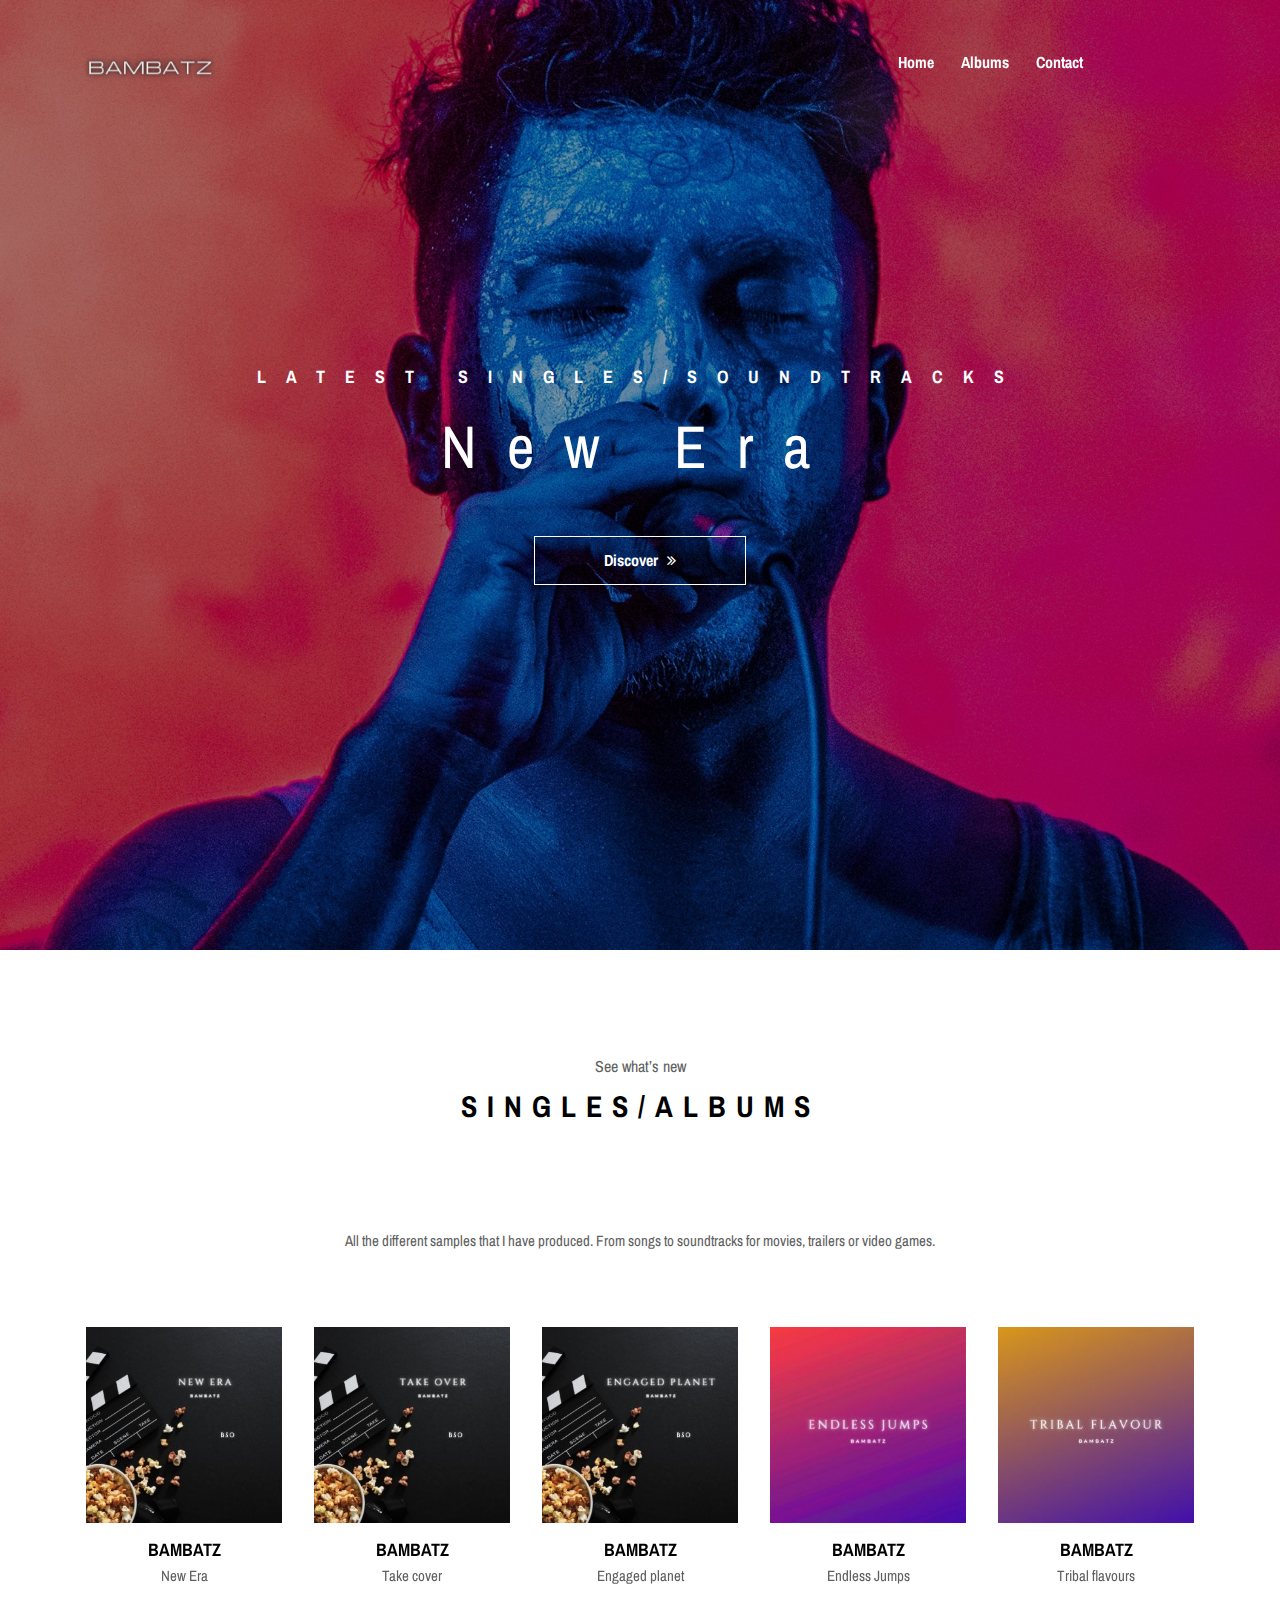
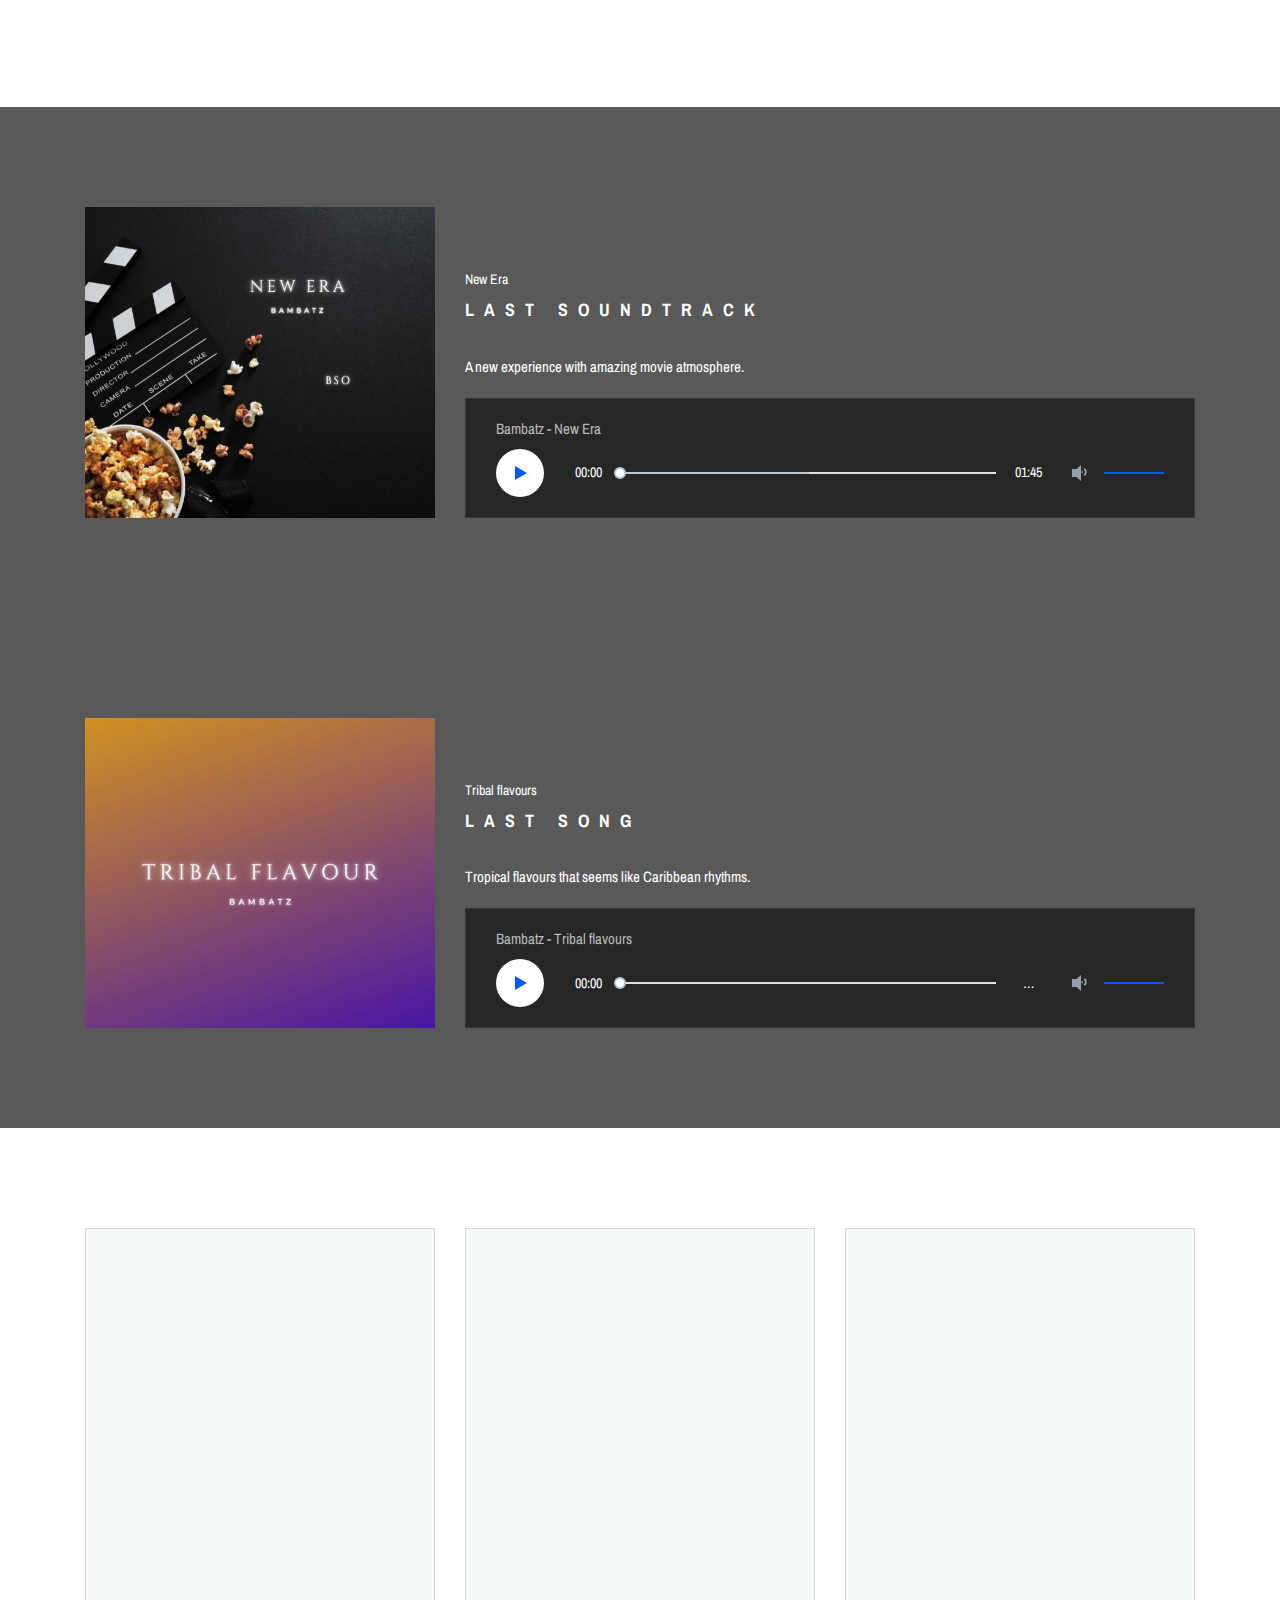
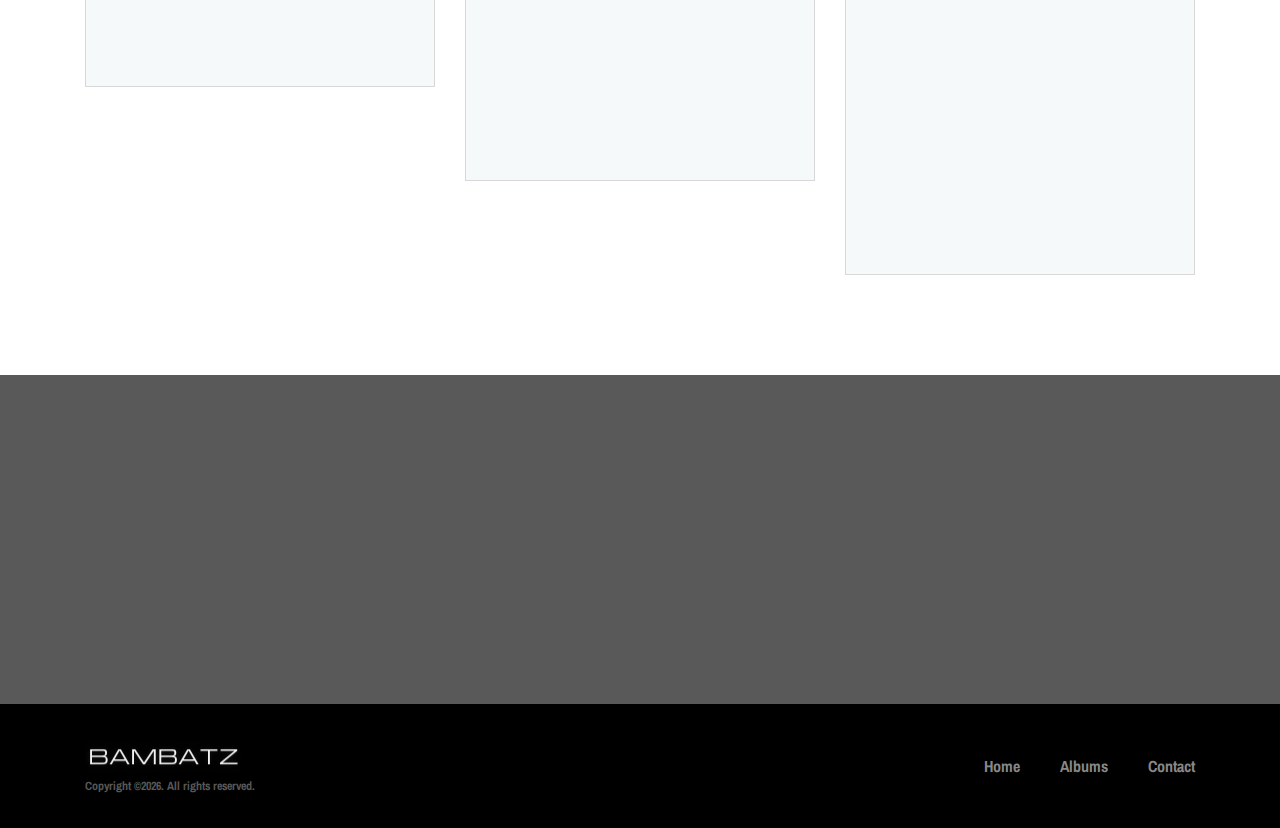
==== commit 984dd905: "Add files via upload" ====
--- a/index.html
+++ b/index.html
@@ -356,8 +356,68 @@
                 <div class="col-12 col-lg-4">
                     <div class="new-hits-area mb-100">
                         <div class="section-heading text-left mb-50 wow fadeInUp" data-wow-delay="50ms">
-                            <p>Host List</p>
-                            <h2>Latest Songs/Soundtrack</h2>
+                            <p>2020-2021</p>
+                            <h2>Latest Songs</h2>
+                        </div>
+
+                        <!-- Single Top Item -->
+                        <div class="single-new-item d-flex align-items-center justify-content-between wow fadeInUp" data-wow-delay="350ms">
+                            <div class="first-part d-flex align-items-center">
+                                <div class="thumbnail">
+                                    <img src="img/bg-img/wt12.jpg" alt="">
+                                </div>
+                                <div class="content-">
+                                    <h6>Bambatz</h6>
+                                    <p>Knocking tune</p>
+                                </div>
+                            </div>
+                            <audio preload="auto" controls>
+                                <source src="audio/Knocking tune.mp3">
+                            </audio>
+                        </div>
+
+                        <!-- Single Top Item -->
+                        <div class="single-new-item d-flex align-items-center justify-content-between wow fadeInUp" data-wow-delay="300ms">
+                            <div class="first-part d-flex align-items-center">
+                                <div class="thumbnail">
+                                    <img src="img/bg-img/wt11.jpg" alt="">
+                                </div>
+                                <div class="content-">
+                                    <h6>Bambatz</h6>
+                                    <p>Tribal flavours</p>
+                                </div>
+                            </div>
+                            <audio preload="auto" controls>
+                                <source src="audio/Tribal flavours.mp3">
+                            </audio>
+                        </div>
+
+                            <!-- Single Top Item -->
+                        <div class="single-new-item d-flex align-items-center justify-content-between wow fadeInUp" data-wow-delay="300ms">
+                            <div class="first-part d-flex align-items-center">
+                                <div class="thumbnail">
+                                    <img src="img/bg-img/a04.jpg" alt="">
+                                </div>
+                                <div class="content-">
+                                    <h6>Bambatz</h6>
+                                    <p>Endless Jumps</p>
+                                </div>
+                            </div>
+                            <audio preload="auto" controls>
+                                <source src="audio/Endless jumps.mp3">
+                            </audio>
+                        </div>
+
+                    </div>
+
+
+                </div>
+
+                <div class="col-12 col-lg-4">
+                    <div class="new-hits-area mb-100">
+                        <div class="section-heading text-left mb-50 wow fadeInUp" data-wow-delay="50ms">
+                            <p>2021</p>
+                            <h2>Soundtracks</h2>
                         </div>
 
                         <!-- Single Top Item -->
@@ -388,7 +448,7 @@
                                 </div>
                             </div>
                             <audio preload="auto" controls>
-                                <source src="audio/Take over.mp3">
+                                <source src="audio/Take cover.mp3">
                             </audio>
                         </div>
 
@@ -423,36 +483,93 @@
                                 <source src="audio/Bso n1.mp3">
                             </audio>
                         </div>
+                    </div>
+                </div>
+
+                <div class="col-12 col-lg-4">
+                    <div class="new-hits-area mb-100">
+                        <div class="section-heading text-left mb-50 wow fadeInUp" data-wow-delay="50ms">
+                            <p>2013-2015</p>
+                            <h2>Antique Songs</h2>
+                        </div>
+
+                        <!-- Single Top Item -->
+                        <div class="single-new-item d-flex align-items-center justify-content-between wow fadeInUp" data-wow-delay="150ms">
+                            <div class="first-part d-flex align-items-center">
+                                <div class="thumbnail">
+                                    <img src="img/bg-img/a08.jpg" alt="">
+                                </div>
+                                <div class="content-">
+                                    <h6>Bambatz</h6>
+                                    <p>Coconut paradise</p>
+                                </div>
+                            </div>
+                            <audio preload="auto" controls>
+                                <source src="audio/Coconut paradise.mp3">
+                            </audio>
+                        </div>
+
+                        <!-- Single Top Item -->
+                        <div class="single-new-item d-flex align-items-center justify-content-between wow fadeInUp" data-wow-delay="200ms">
+                            <div class="first-part d-flex align-items-center">
+                                <div class="thumbnail">
+                                    <img src="img/bg-img/a09.jpg" alt="">
+                                </div>
+                                <div class="content-">
+                                    <h6>Bambatz</h6>
+                                    <p>Stomp</p>
+                                </div>
+                            </div>
+                            <audio preload="auto" controls>
+                                <source src="audio/Stomp.mp3">
+                            </audio>
+                        </div>
+
+                         <!-- Single Top Item -->
+                        <div class="single-new-item d-flex align-items-center justify-content-between wow fadeInUp" data-wow-delay="200ms">
+                            <div class="first-part d-flex align-items-center">
+                                <div class="thumbnail">
+                                    <img src="img/bg-img/a07.jpg" alt="">
+                                </div>
+                                <div class="content-">
+                                    <h6>Bambatz</h6>
+                                    <p>Explore your mind</p>
+                                </div>
+                            </div>
+                            <audio preload="auto" controls>
+                                <source src="audio/Explore your mind.mp3">
+                            </audio>
+                        </div>
+
+                        <!-- Single Top Item -->
+                        <div class="single-new-item d-flex align-items-center justify-content-between wow fadeInUp" data-wow-delay="250ms">
+                            <div class="first-part d-flex align-items-center">
+                                <div class="thumbnail">
+                                    <img src="img/bg-img/a010.jpg" alt="">
+                                </div>
+                                <div class="content-">
+                                    <h6>Bambatz</h6>
+                                    <p>Behind you</p>
+                                </div>
+                            </div>
+                            <audio preload="auto" controls>
+                                <source src="audio/Behind you.mp3">
+                            </audio>
+                        </div>
 
                         <!-- Single Top Item -->
                         <div class="single-new-item d-flex align-items-center justify-content-between wow fadeInUp" data-wow-delay="300ms">
                             <div class="first-part d-flex align-items-center">
                                 <div class="thumbnail">
-                                    <img src="img/bg-img/wt11.jpg" alt="">
-                                </div>
-                                <div class="content-">
-                                    <h6>Bambatz</h6>
-                                    <p>Tribal flavours</p>
-                                </div>
-                            </div>
-                            <audio preload="auto" controls>
-                                <source src="audio/Tribal flavours.mp3">
-                            </audio>
-                        </div>
-
-                        <!-- Single Top Item -->
-                        <div class="single-new-item d-flex align-items-center justify-content-between wow fadeInUp" data-wow-delay="350ms">
-                            <div class="first-part d-flex align-items-center">
-                                <div class="thumbnail">
-                                    <img src="img/bg-img/wt12.jpg" alt="">
-                                </div>
-                                <div class="content-">
-                                    <h6>Bambatz</h6>
-                                    <p>Knocking tune</p>
-                                </div>
-                            </div>
-                            <audio preload="auto" controls>
-                                <source src="audio/Knocking tune.mp3">
+                                    <img src="img/bg-img/a011.jpg" alt="">
+                                </div>
+                                <div class="content-">
+                                    <h6>Bambatz</h6>
+                                    <p>Space travel</p>
+                                </div>
+                            </div>
+                            <audio preload="auto" controls>
+                                <source src="audio/Space travel.mp3">
                             </audio>
                         </div>
                     </div>
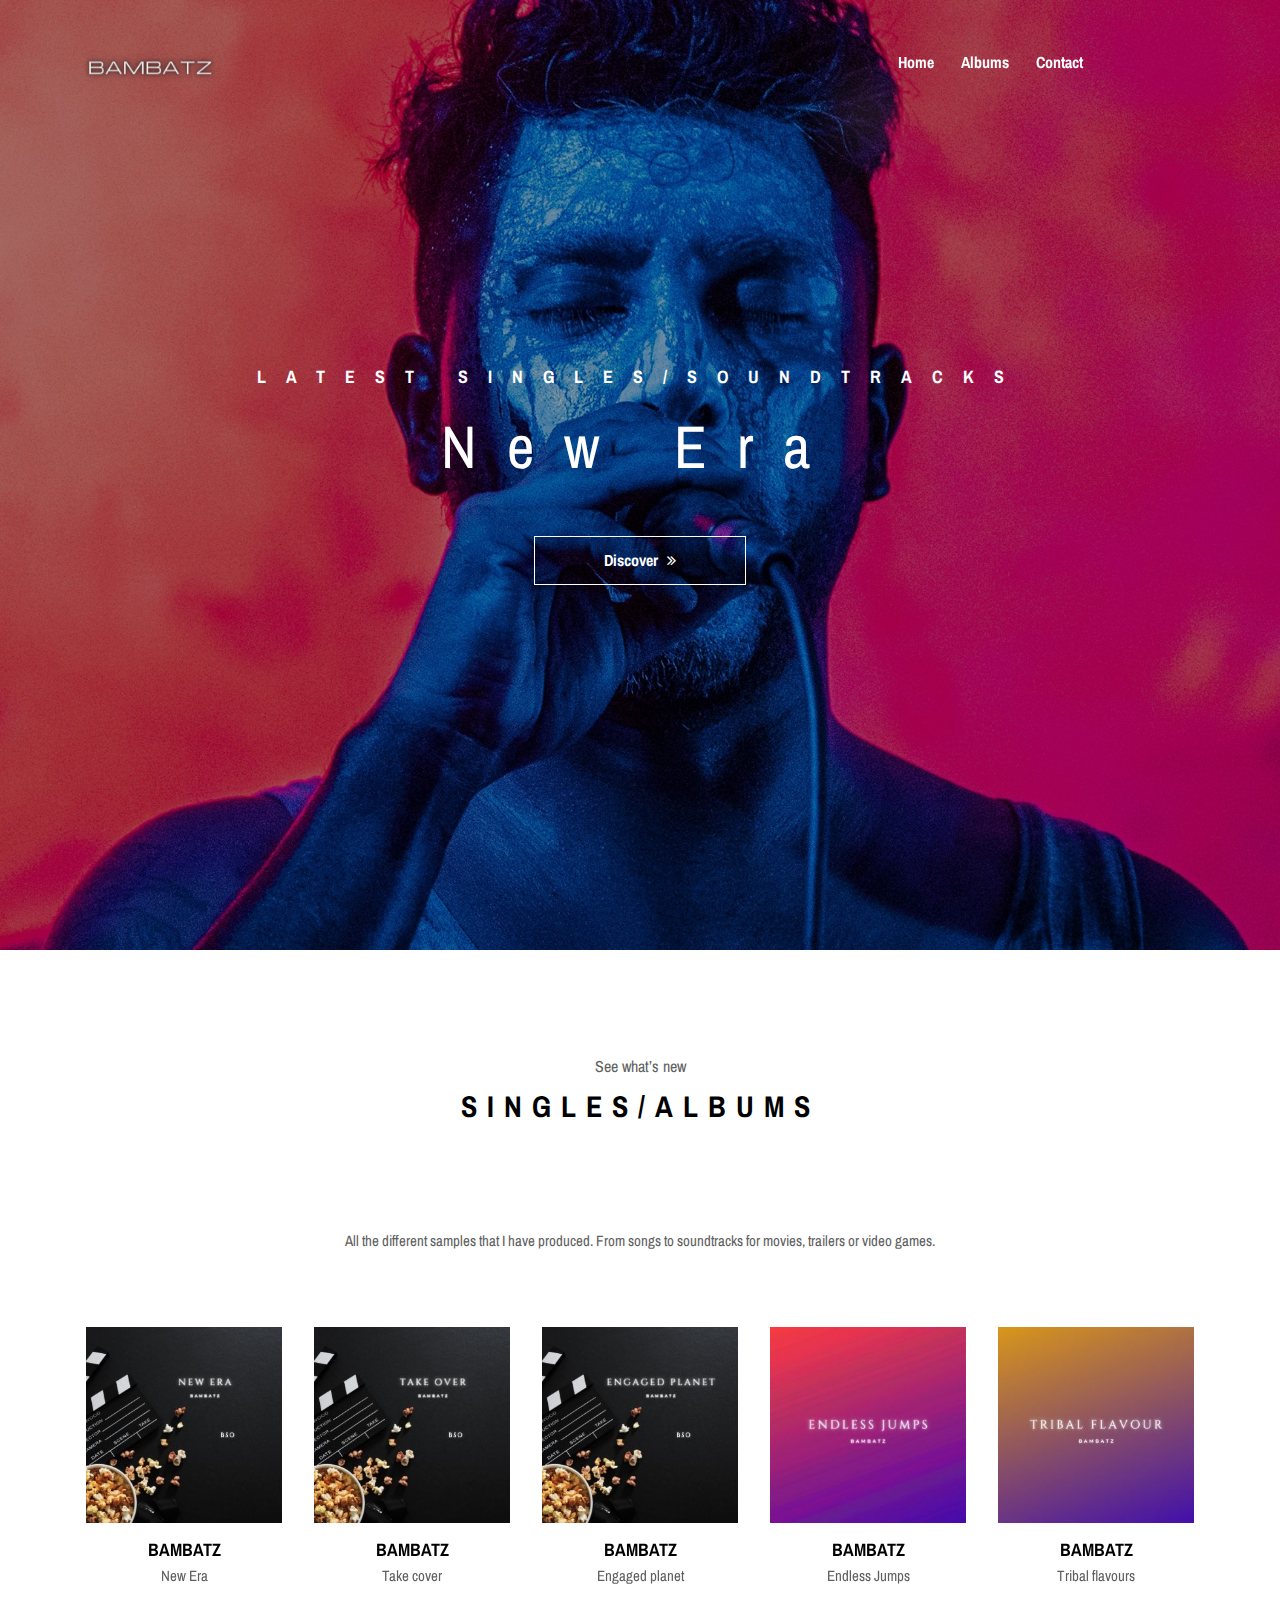
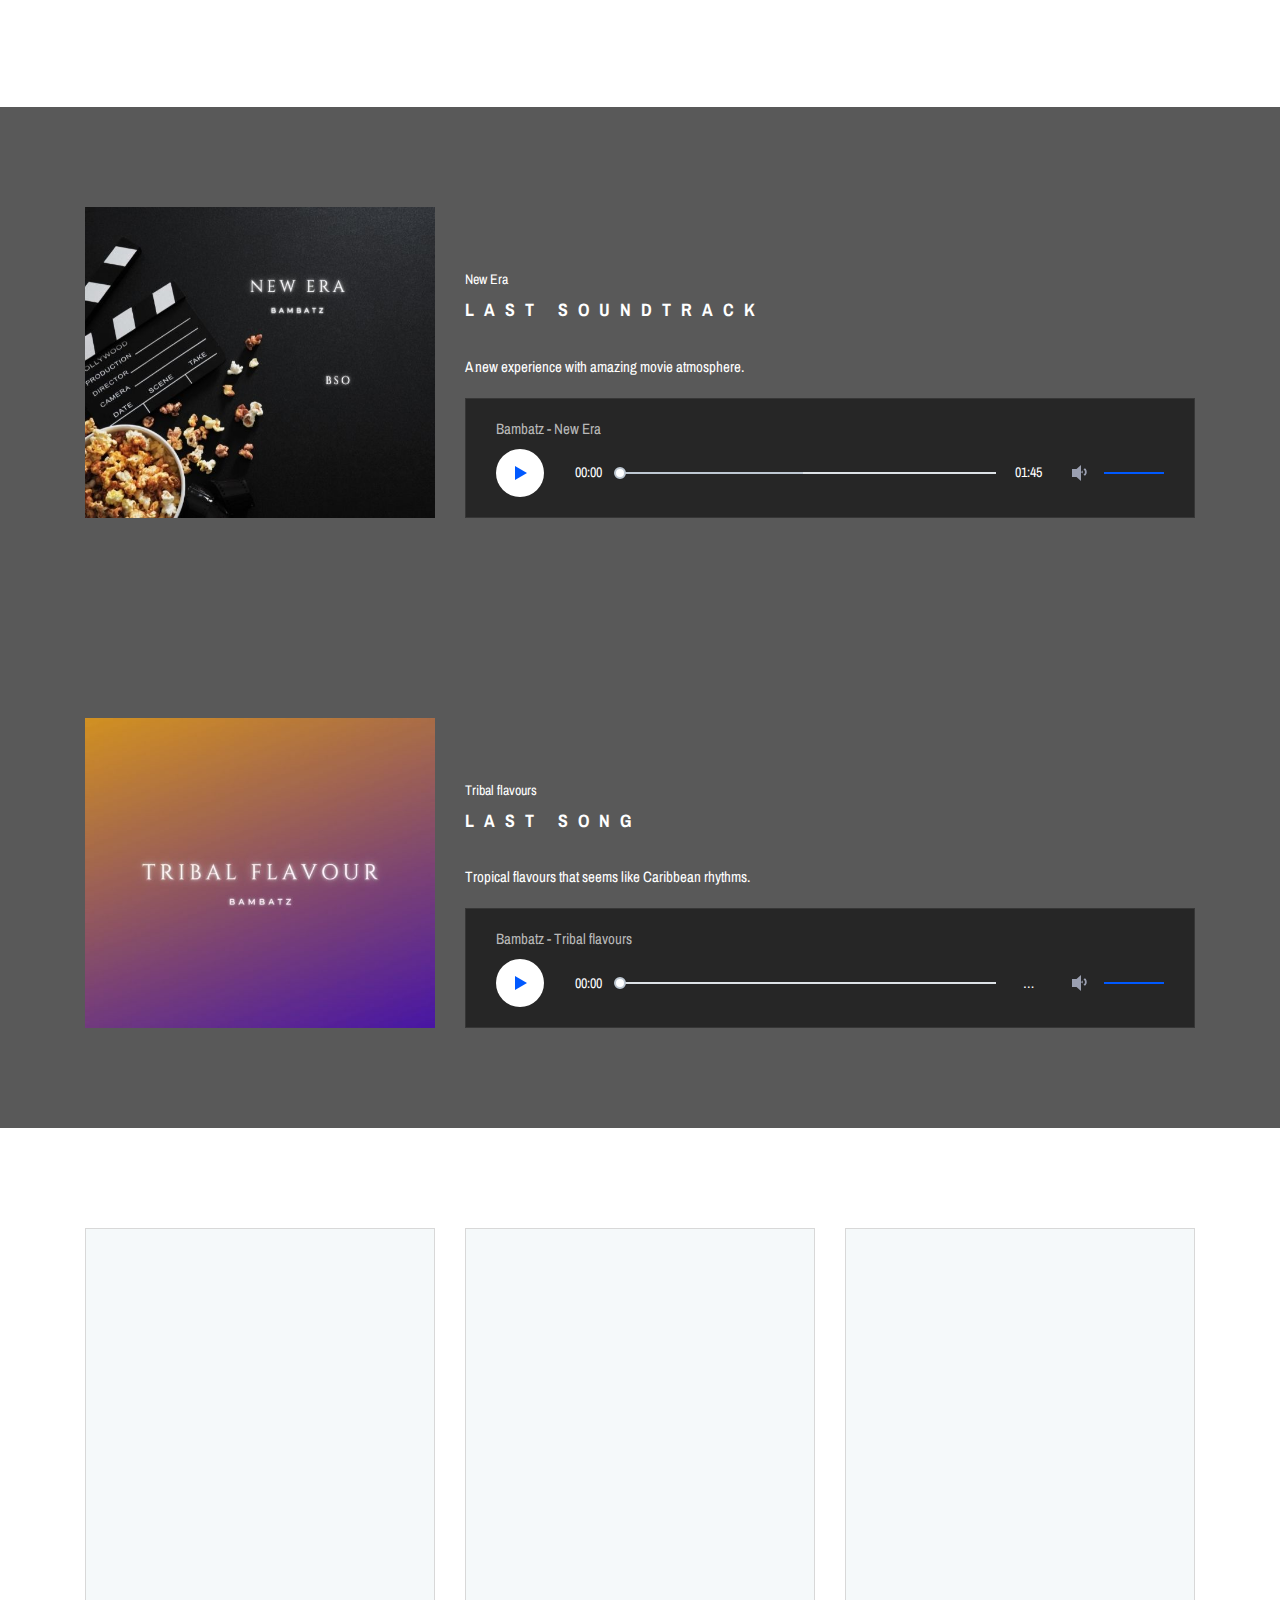
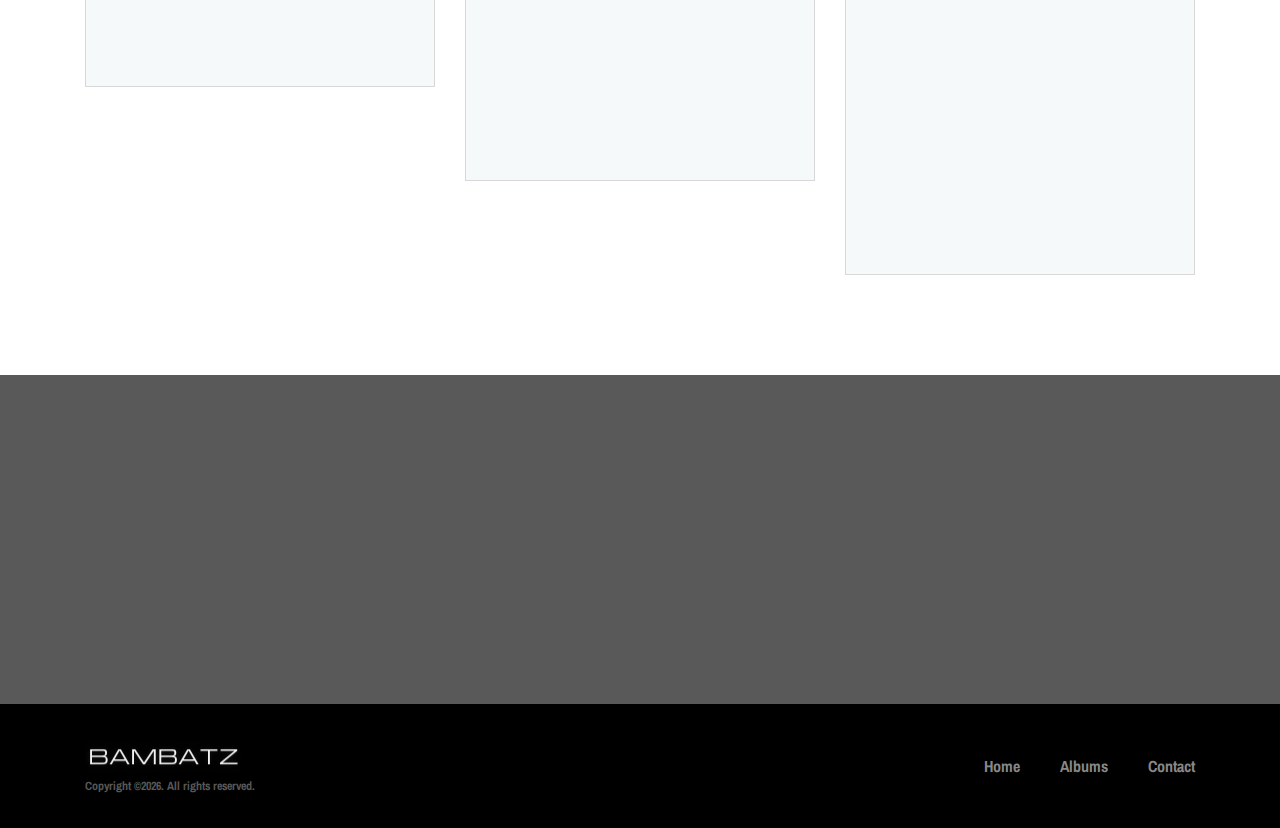
==== commit 89bd17c6: "Add files via upload" ====
--- a/index.html
+++ b/index.html
@@ -113,13 +113,32 @@
                         <div class="col-12">
                             <div class="hero-slides-content text-center">
                                 <h6 data-animation="fadeInUp" data-delay="100ms">Latest singles/soundtracks</h6>
-                                <h2 data-animation="fadeInUp" data-delay="300ms">Tribal flavours<span>Trival flavours/span></h2>
+                                <h2 data-animation="fadeInUp" data-delay="300ms">Tribal flavours<span>Trival flavours</span></h2>
                                 <a data-animation="fadeInUp" data-delay="500ms" href="#" class="btn oneMusic-btn mt-50">Discover <i class="fa fa-angle-double-right"></i></a>
                             </div>
                         </div>
                     </div>
                 </div>
             </div>
+
+             <!-- Single Hero Slide -->
+            <div class="single-hero-slide d-flex align-items-center justify-content-center">
+                <!-- Slide Img -->
+                <div class="slide-img bg-img" style="background-image: url(img/bg-img/Bambatz portada.jpeg);"></div>
+                <!-- Slide Content -->
+                <div class="container">
+                    <div class="row">
+                        <div class="col-12">
+                            <div class="hero-slides-content text-center">
+                                <h6 data-animation="fadeInUp" data-delay="100ms"></h6>
+                                <h2 data-animation="fadeInUp" data-delay="300ms"><span></span></h2>
+                                <a data-animation="fadeInUp" data-delay="500ms" href="#" class="btn oneMusic-btn mt-50">Discover <i class="fa fa-angle-double-right"></i></a>
+                            </div>
+                        </div>
+                    </div>
+                </div>
+            </div>
+
         </div>
     </section>
     <!-- ##### Hero Area End ##### -->
@@ -464,7 +483,7 @@
                                 </div>
                             </div>
                             <audio preload="auto" controls>
-                                <source src="audio/Engaged planet.mp3">
+                                <source src="audio/Engaged Planet.mp3">
                             </audio>
                         </div>
 
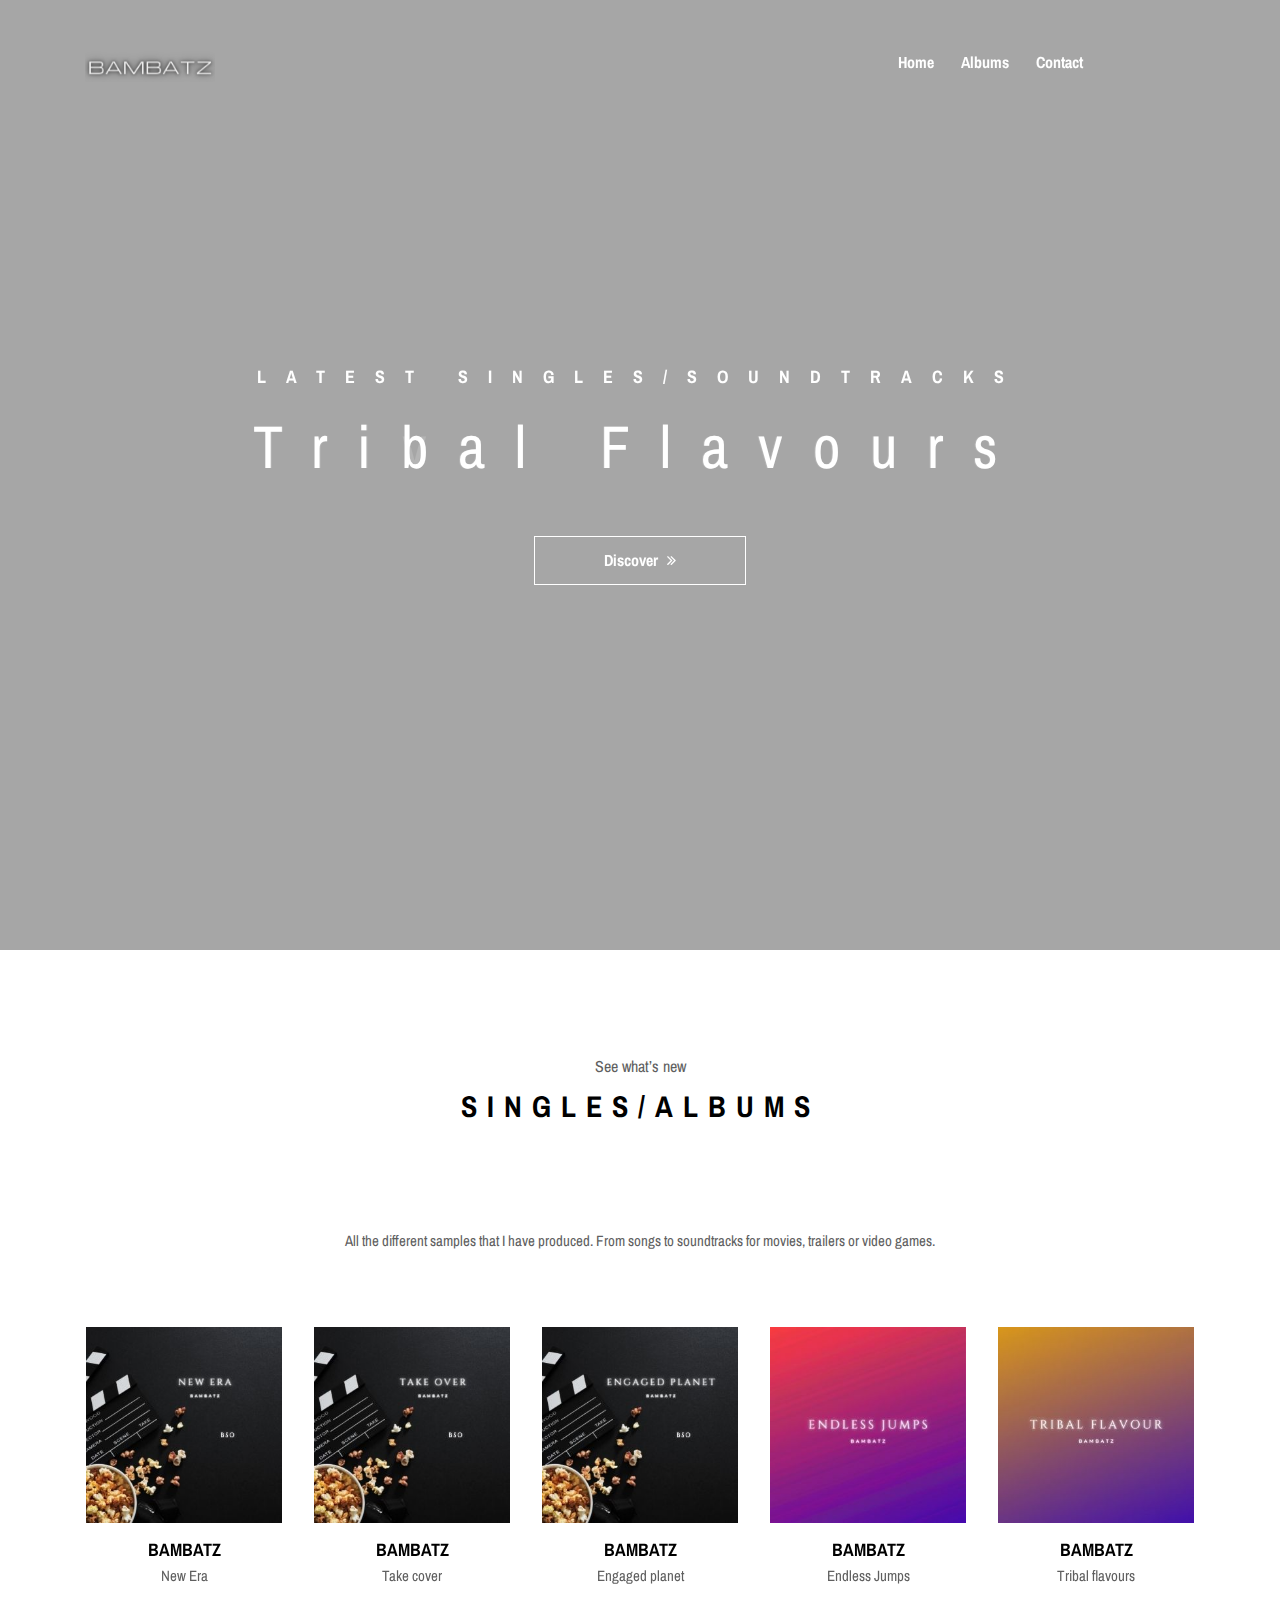
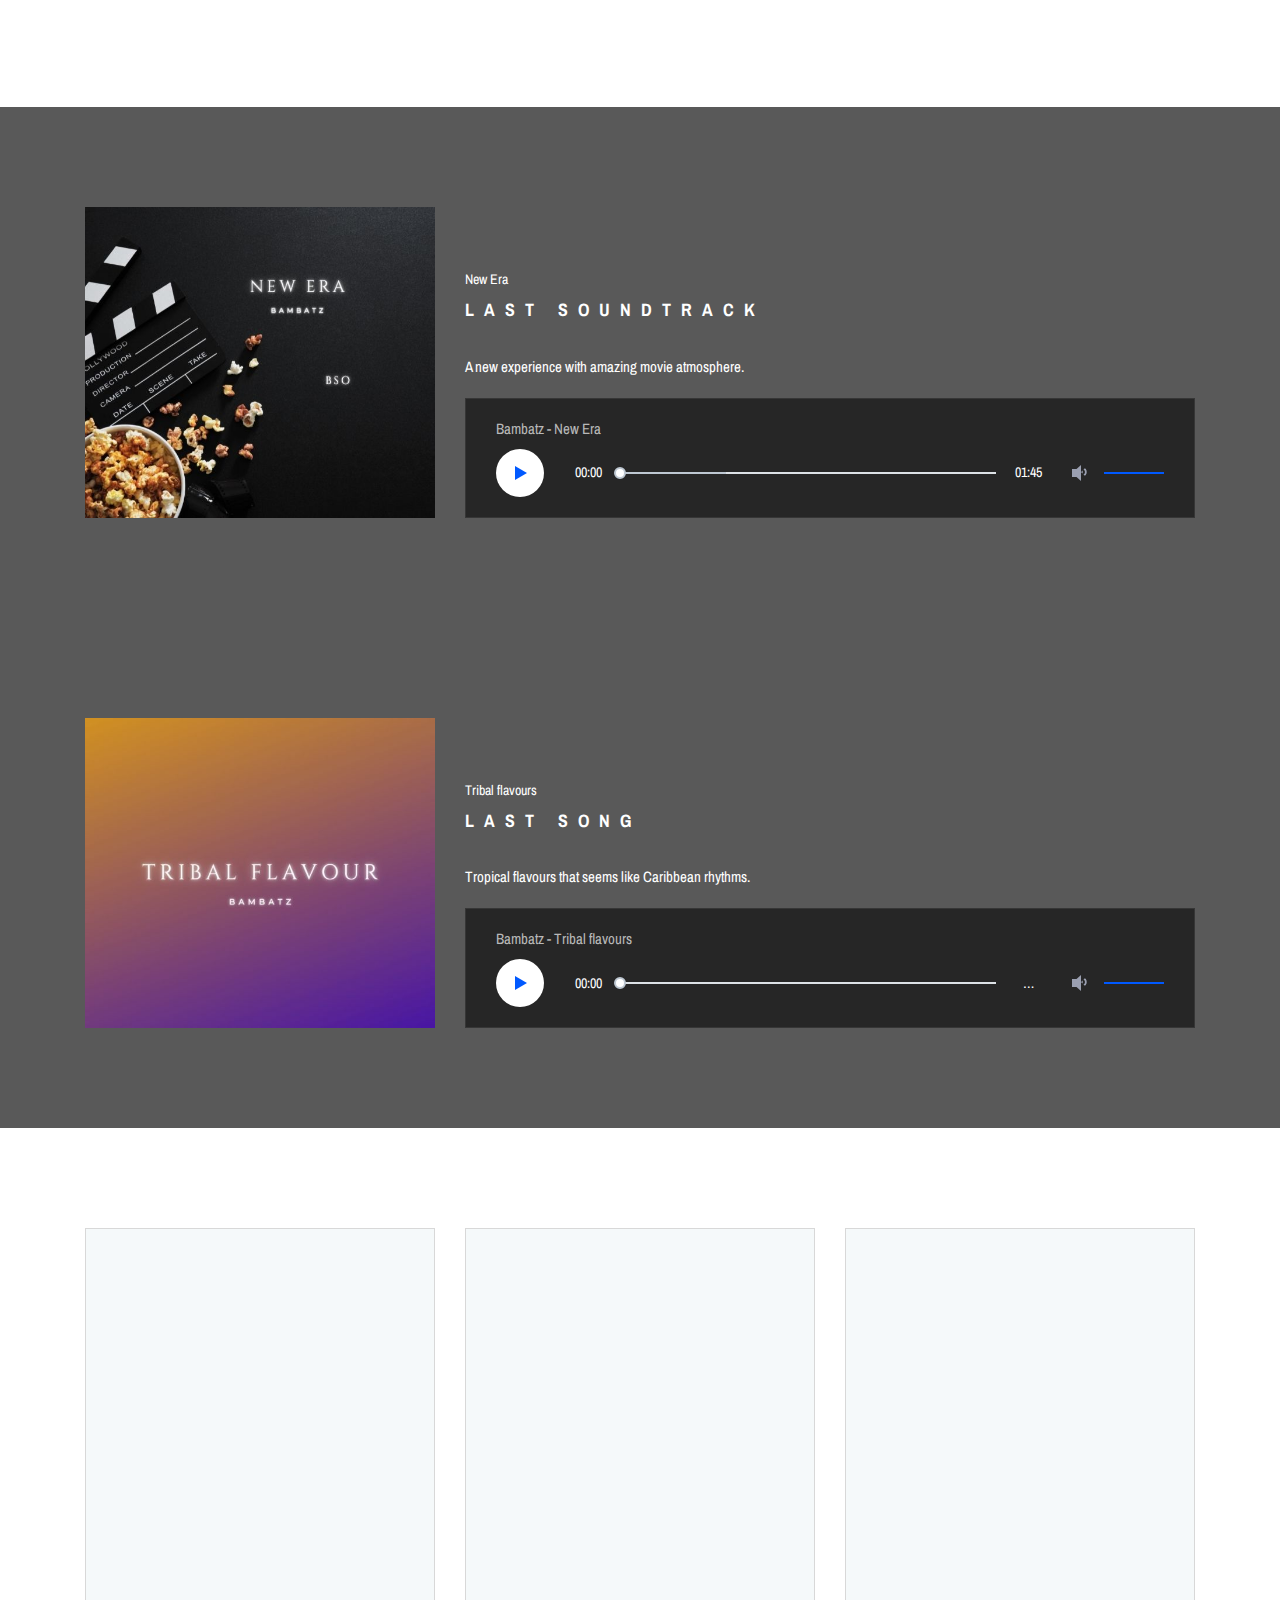
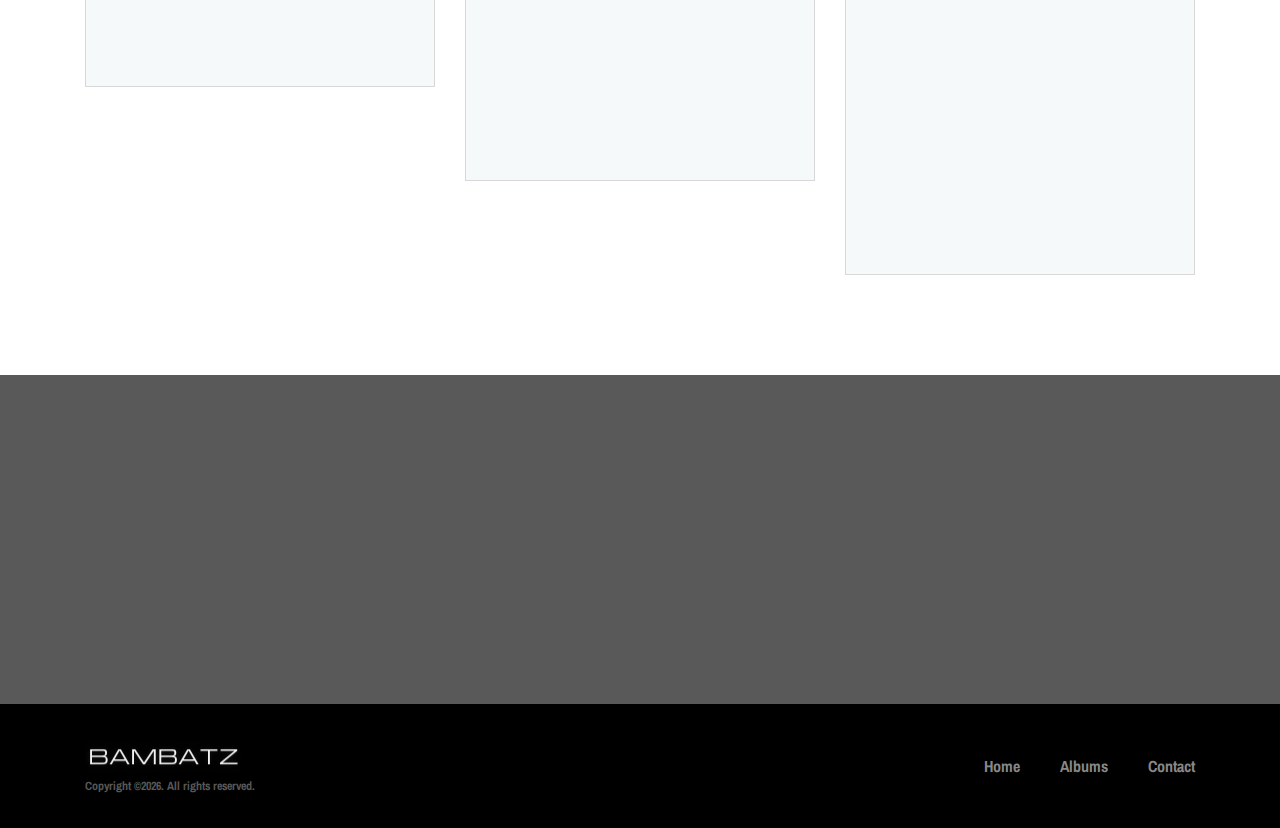
==== commit 358bbee6: "Add files via upload" ====
--- a/index.html
+++ b/index.html
@@ -66,10 +66,10 @@
                                 <!-- Login/Register & Cart Button -->
                                 <div class="login-register-cart-button d-flex align-items-center">
                                     <!-- Login/Register -->
-                                 
+
 
                                     <!-- Cart Button -->
-                                   
+
                                 </div>
                             </div>
                             <!-- Nav End -->
@@ -85,28 +85,11 @@
     <!-- ##### Hero Area Start ##### -->
     <section class="hero-area">
         <div class="hero-slides owl-carousel">
+
             <!-- Single Hero Slide -->
             <div class="single-hero-slide d-flex align-items-center justify-content-center">
                 <!-- Slide Img -->
-                <div class="slide-img bg-img" style="background-image: url(img/bg-img/bg-1.jpg);"></div>
-                <!-- Slide Content -->
-                <div class="container">
-                    <div class="row">
-                        <div class="col-12">
-                            <div class="hero-slides-content text-center">
-                                <h6 data-animation="fadeInUp" data-delay="100ms">Latest singles/soundtracks</h6>
-                                <h2 data-animation="fadeInUp" data-delay="300ms">New Era <span>New Era</span></h2>
-                                <a data-animation="fadeInUp" data-delay="500ms" href="#" class="btn oneMusic-btn mt-50">Discover <i class="fa fa-angle-double-right"></i></a>
-                            </div>
-                        </div>
-                    </div>
-                </div>
-            </div>
-
-            <!-- Single Hero Slide -->
-            <div class="single-hero-slide d-flex align-items-center justify-content-center">
-                <!-- Slide Img -->
-                <div class="slide-img bg-img" style="background-image: url(img/bg-img/bg-2.jpg);"></div>
+                <div class="slide-img bg-img" style="background-image: url(img/bg-img/bg-5.jpg);"></div>
                 <!-- Slide Content -->
                 <div class="container">
                     <div class="row">
@@ -121,23 +104,7 @@
                 </div>
             </div>
 
-             <!-- Single Hero Slide -->
-            <div class="single-hero-slide d-flex align-items-center justify-content-center">
-                <!-- Slide Img -->
-                <div class="slide-img bg-img" style="background-image: url(img/bg-img/Bambatz portada.jpeg);"></div>
-                <!-- Slide Content -->
-                <div class="container">
-                    <div class="row">
-                        <div class="col-12">
-                            <div class="hero-slides-content text-center">
-                                <h6 data-animation="fadeInUp" data-delay="100ms"></h6>
-                                <h2 data-animation="fadeInUp" data-delay="300ms"><span></span></h2>
-                                <a data-animation="fadeInUp" data-delay="500ms" href="#" class="btn oneMusic-btn mt-50">Discover <i class="fa fa-angle-double-right"></i></a>
-                            </div>
-                        </div>
-                    </div>
-                </div>
-            </div>
+
 
         </div>
     </section>
@@ -293,11 +260,11 @@
     <!-- ##### Latest Albums Area End ##### -->
 
     <!-- ##### Buy Now Area Start ##### -->
-   
+
     <!-- ##### Buy Now Area End ##### -->
 
     <!-- ##### Featured Artist Area Start ##### -->
-    <section class="featured-artist-area section-padding-100 bg-img bg-overlay bg-fixed" style="background-image: url(img/bg-img/bg-4.jpg);">
+    <section class="featured-artist-area section-padding-100 bg-img bg-overlay bg-fixed" style="background-image: url(img/bg-img/bg-6.jpg);">
         <div class="container">
             <div class="row align-items-end">
                 <div class="col-12 col-md-5 col-lg-4">
@@ -331,7 +298,7 @@
     <!-- ##### Featured Artist Area End ##### -->
 
     <!-- ##### Featured Artist Area Start ##### -->
-    <section class="featured-artist-area section-padding-100 bg-img bg-overlay bg-fixed" style="background-image: url(img/bg-img/bg-4.jpg);">
+    <section class="featured-artist-area section-padding-100 bg-img bg-overlay bg-fixed" style="background-image: url(img/bg-img/bg-6.jpg);">
         <div class="container">
             <div class="row align-items-end">
                 <div class="col-12 col-md-5 col-lg-4">
@@ -358,7 +325,7 @@
                     </div>
                 </div>
 
-                
+
             </div>
         </div>
     </section>
@@ -369,7 +336,7 @@
         <div class="container">
             <div class="row">
                 <!-- ***** Weeks Top ***** -->
-               
+
 
                 <!-- ***** New Hits Songs ***** -->
                 <div class="col-12 col-lg-4">
@@ -595,20 +562,20 @@
                 </div>
 
                 <!-- ***** Popular Artists ***** -->
-               
+
             </div>
         </div>
     </section>
     <!-- ##### Miscellaneous Area End ##### -->
 
     <!-- ##### Contact Area Start ##### -->
-    <section class="contact-area section-padding-100 bg-img bg-overlay bg-fixed has-bg-img" style="background-image: url(img/bg-img/bg-2.jpg);">
+    <section class="contact-area section-padding-100 bg-img bg-overlay bg-fixed has-bg-img" style="background-image: url(img/bg-img/bg-7.jpg);">
         <div class="container">
             <div class="row">
                 <div class="col-12">
                     <div class="section-heading white wow fadeInUp" data-wow-delay="100ms">
                         <p></p>
-                        <h2>Get In Touch</h2>
+                        <h2>¡Get In Touch!</h2>
                     </div>
                 </div>
             </div>
@@ -655,4 +622,4 @@
     <script src="js/active.js"></script>
 </body>
 
-</html>+</html>
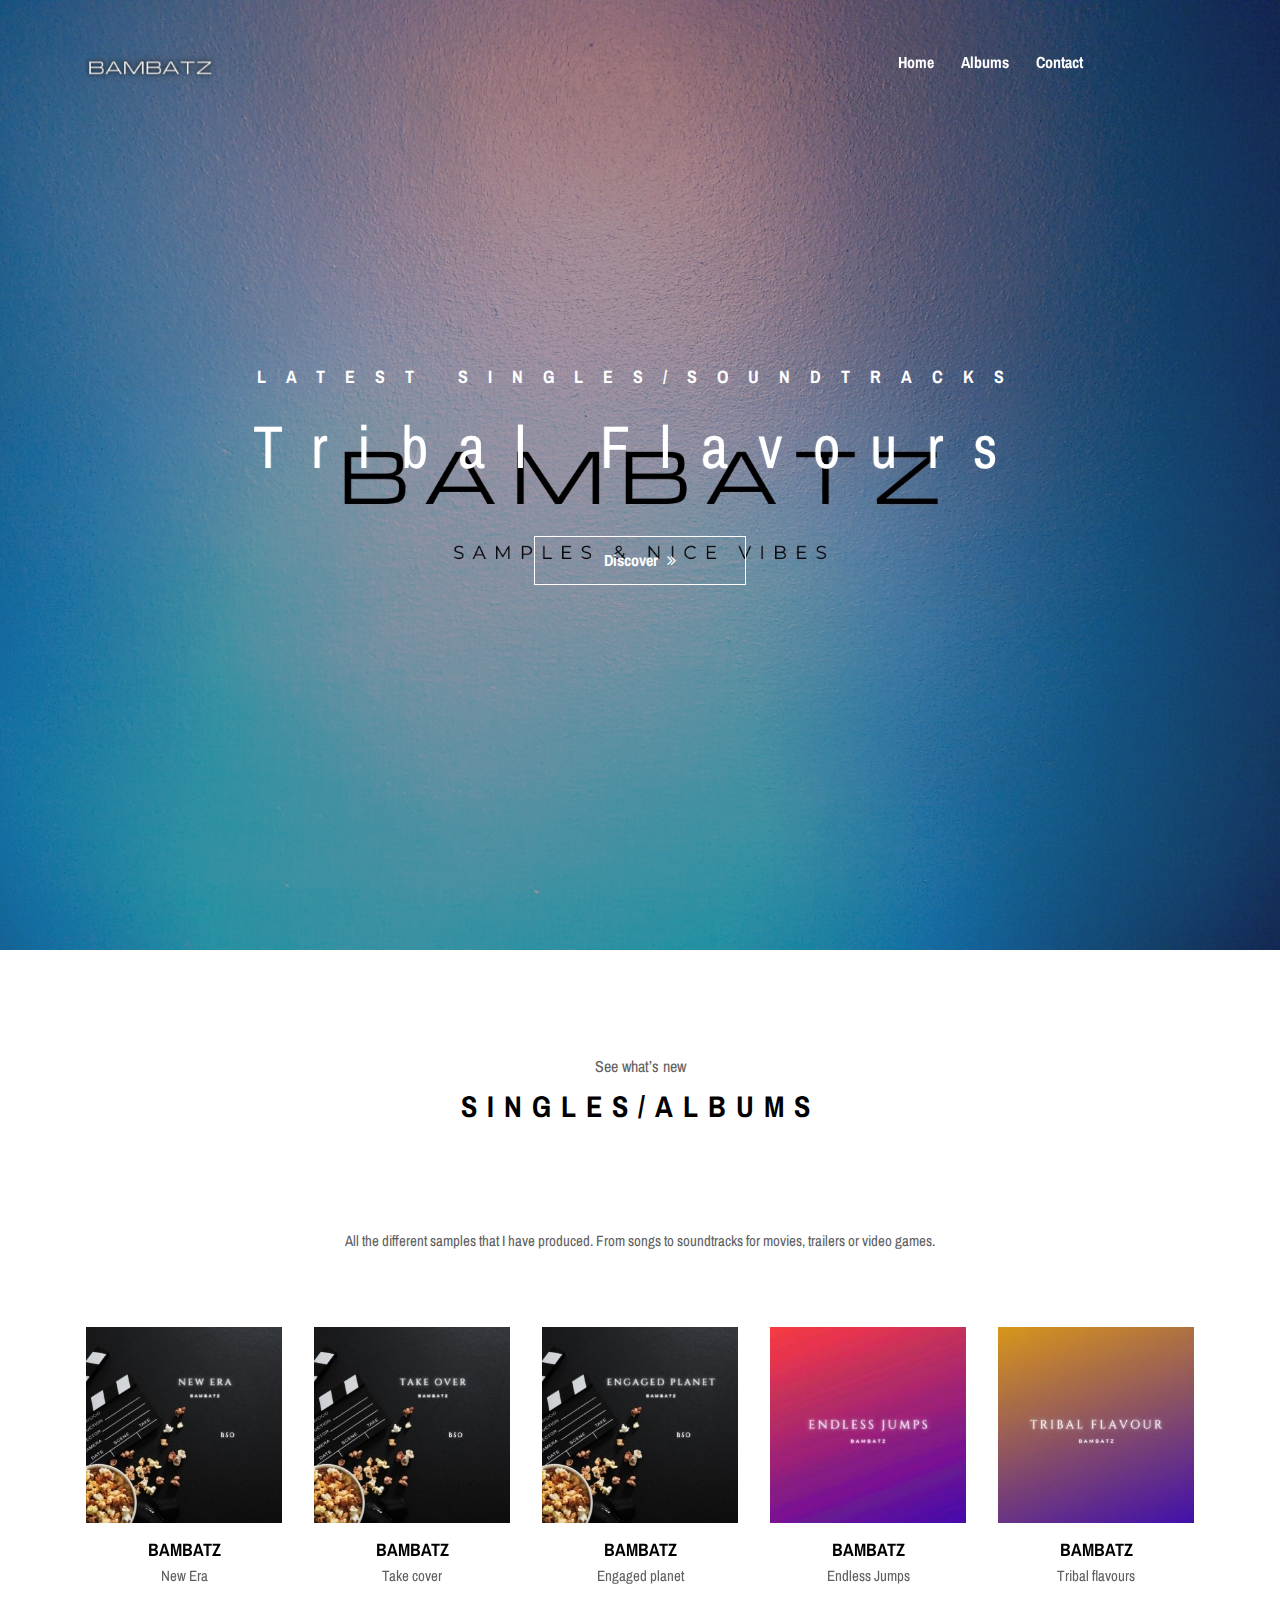
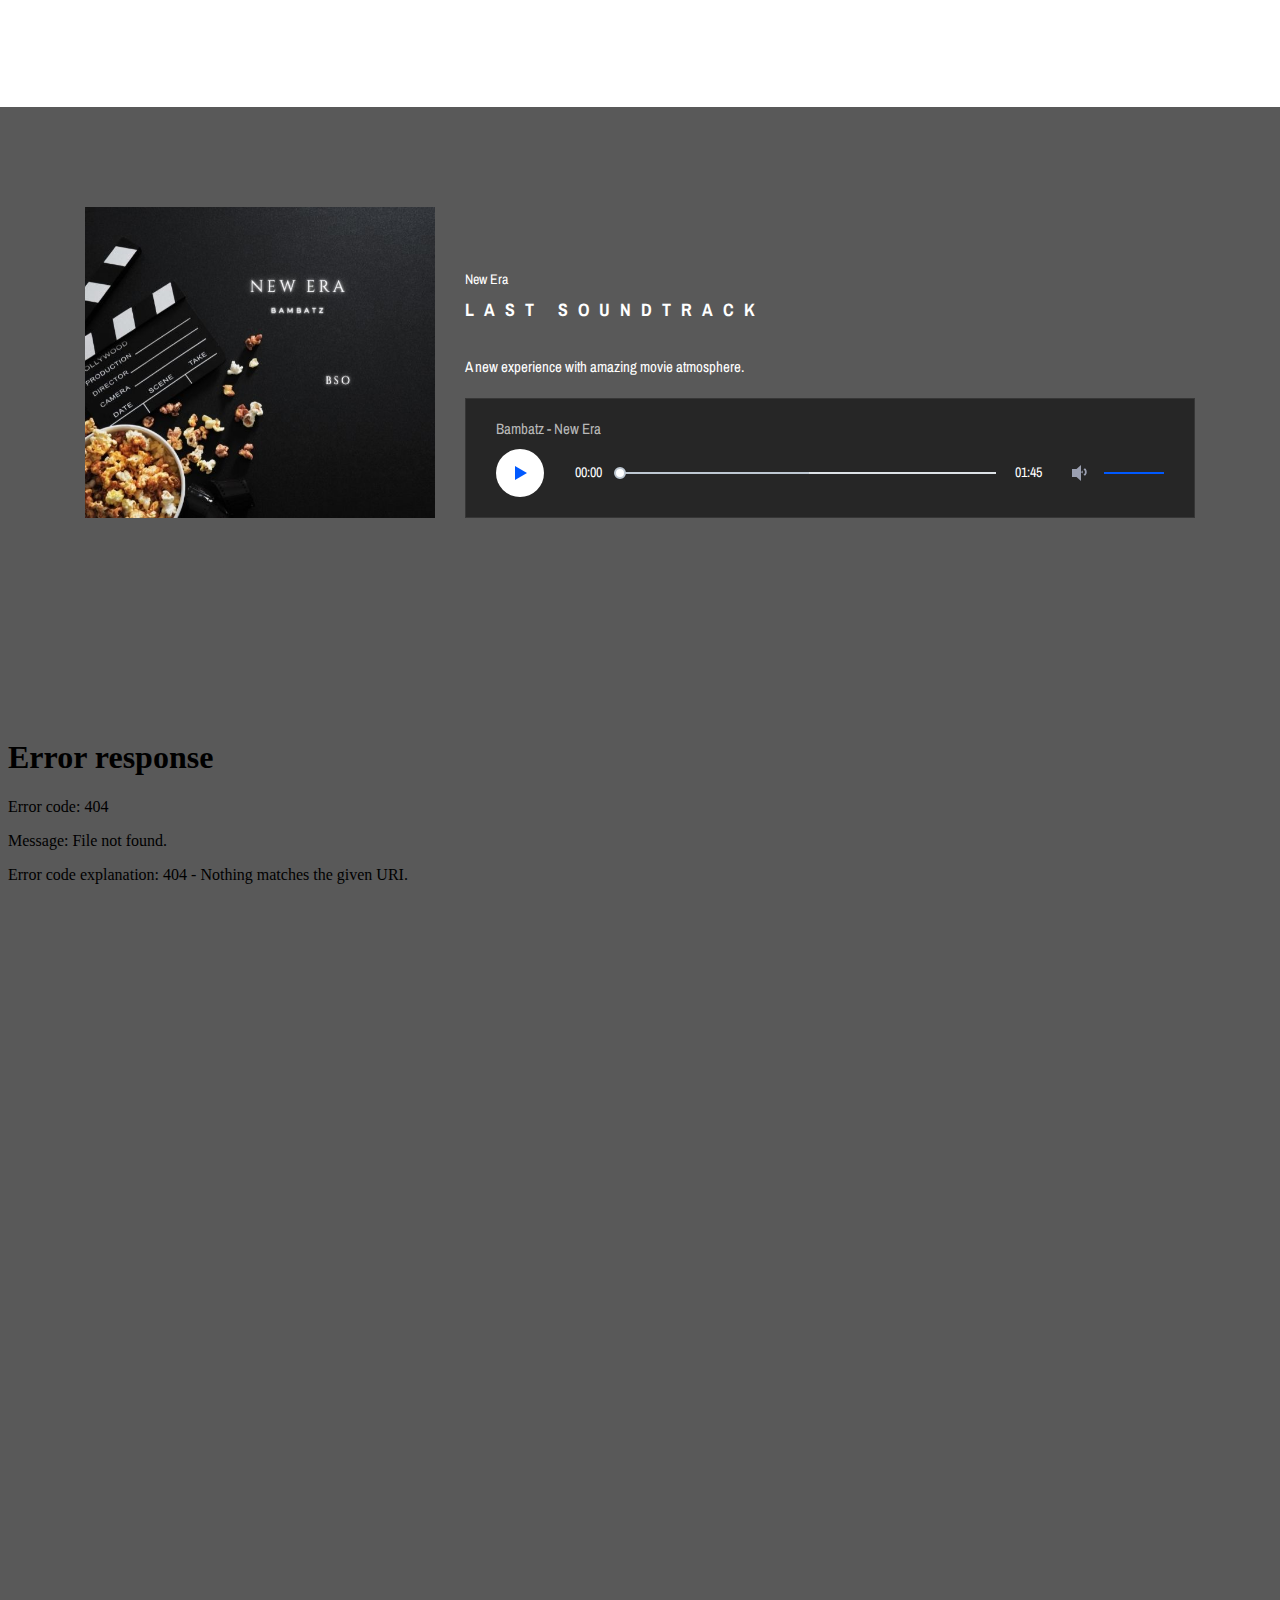
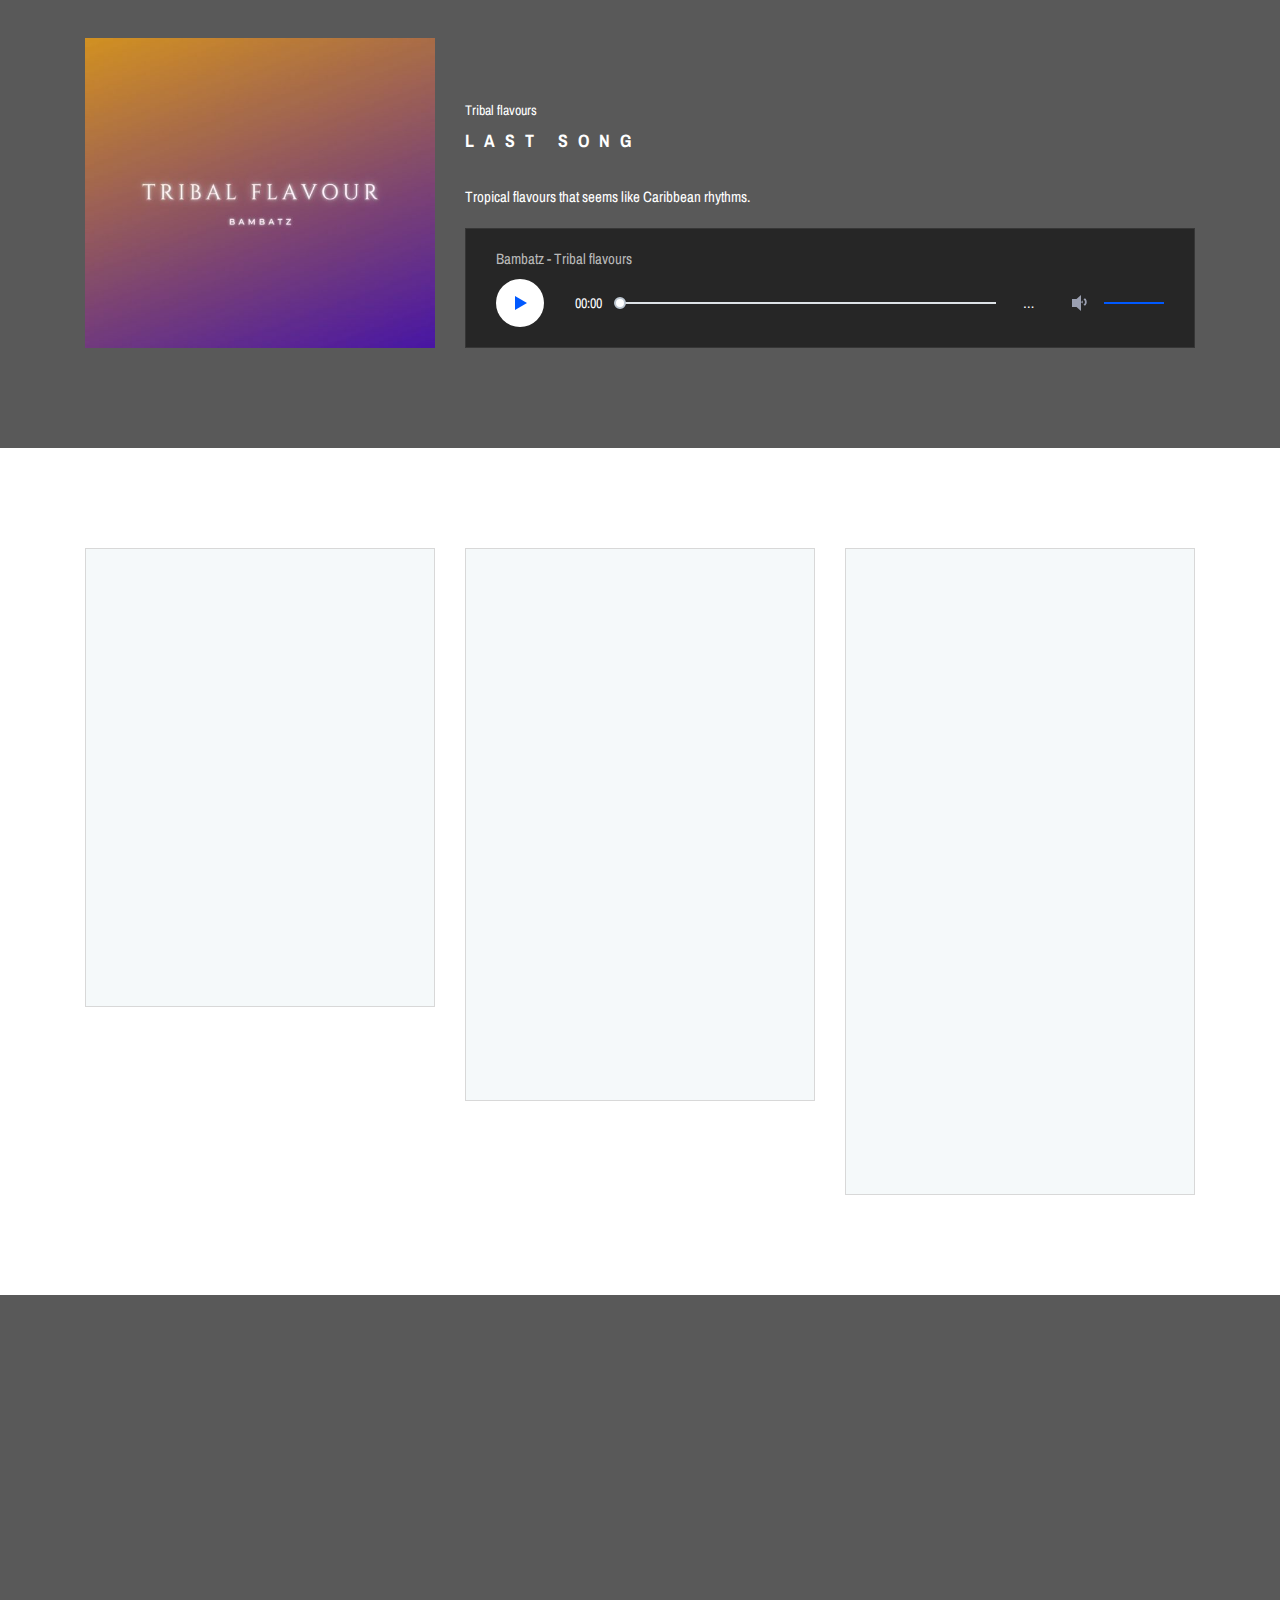
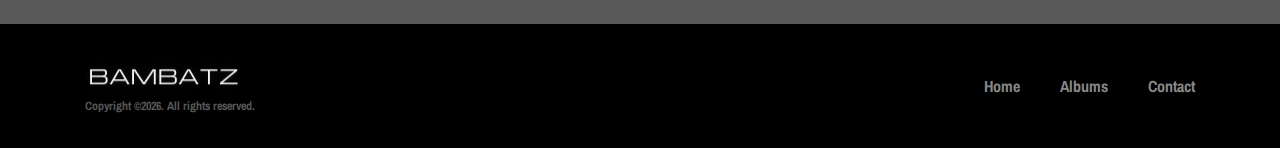
==== commit 7816deca: "Incrustado video" ====
--- a/index.html
+++ b/index.html
@@ -297,6 +297,12 @@
     </section>
     <!-- ##### Featured Artist Area End ##### -->
 
+    <section class="featured-artist-area section-padding-100 bg-img bg-overlay bg-fixed" style="background-image: url(img/bg-img/bg-6.jpg);">
+        <div class="contiene-video">
+            <iframe src="video/video.mp4" width="1280" height="690" frameborder="0" allowfullscreen="allowfullscreen" ></iframe>
+        </div>
+    </section>
+    
     <!-- ##### Featured Artist Area Start ##### -->
     <section class="featured-artist-area section-padding-100 bg-img bg-overlay bg-fixed" style="background-image: url(img/bg-img/bg-6.jpg);">
         <div class="container">
@@ -329,6 +335,11 @@
             </div>
         </div>
     </section>
+
+    
+
+
+
     <!-- ##### Featured Artist Area End ##### -->
 
     <!-- ##### Miscellaneous Area Start ##### -->
--- a/style.css
+++ b/style.css
@@ -11,6 +11,23 @@
 @import url(css/audioplayer.css);
 @import url(css/one-music-icon.css);
 /* :: 3.0 Base CSS */
+
+.contiene-video {
+  position: relative;
+  overflow: hidden;
+  width: 100%;
+  padding-top: 56.25%;
+}
+
+.contiene-video iframe {
+  position: absolute;
+  top: 0;
+  left: 0;
+  bottom: 0;
+  right: 0;
+  width: 100%;
+  height: 100%;
+}
 * {
   margin: 0;
   padding: 0; }
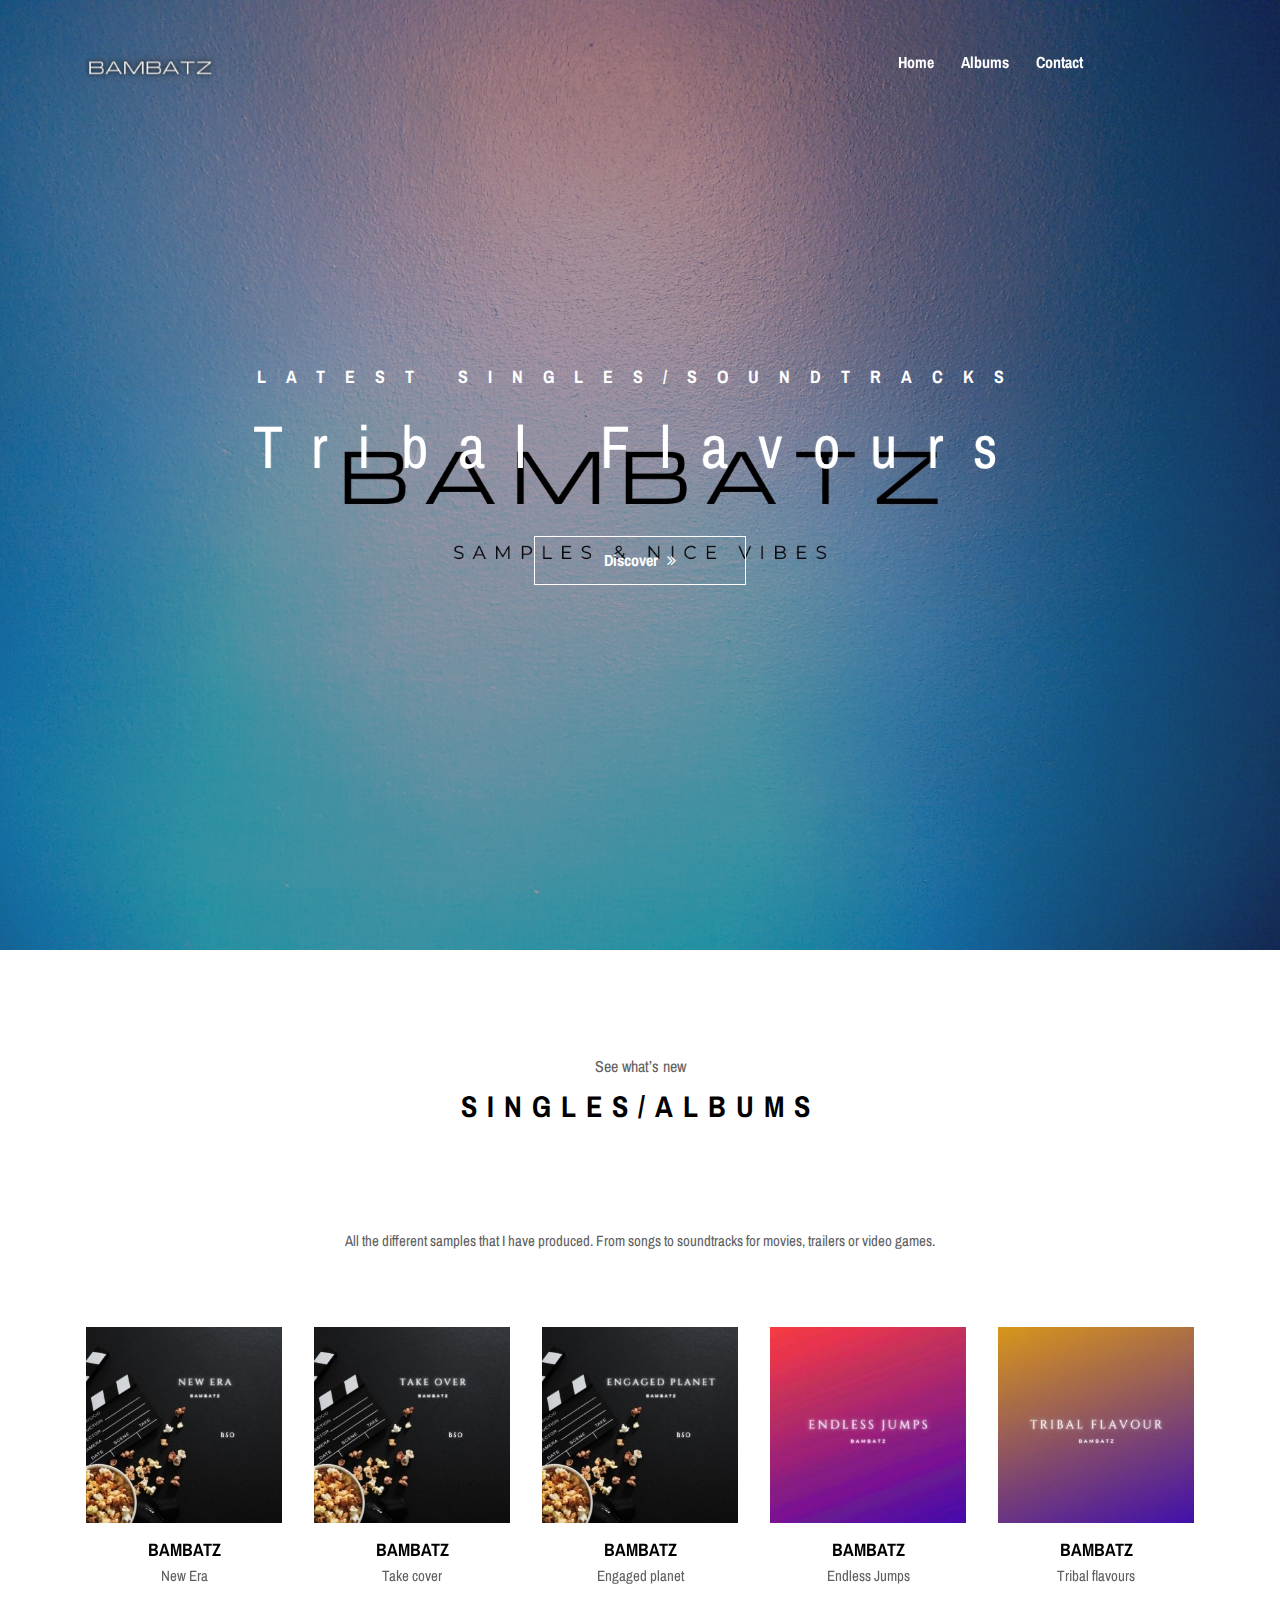
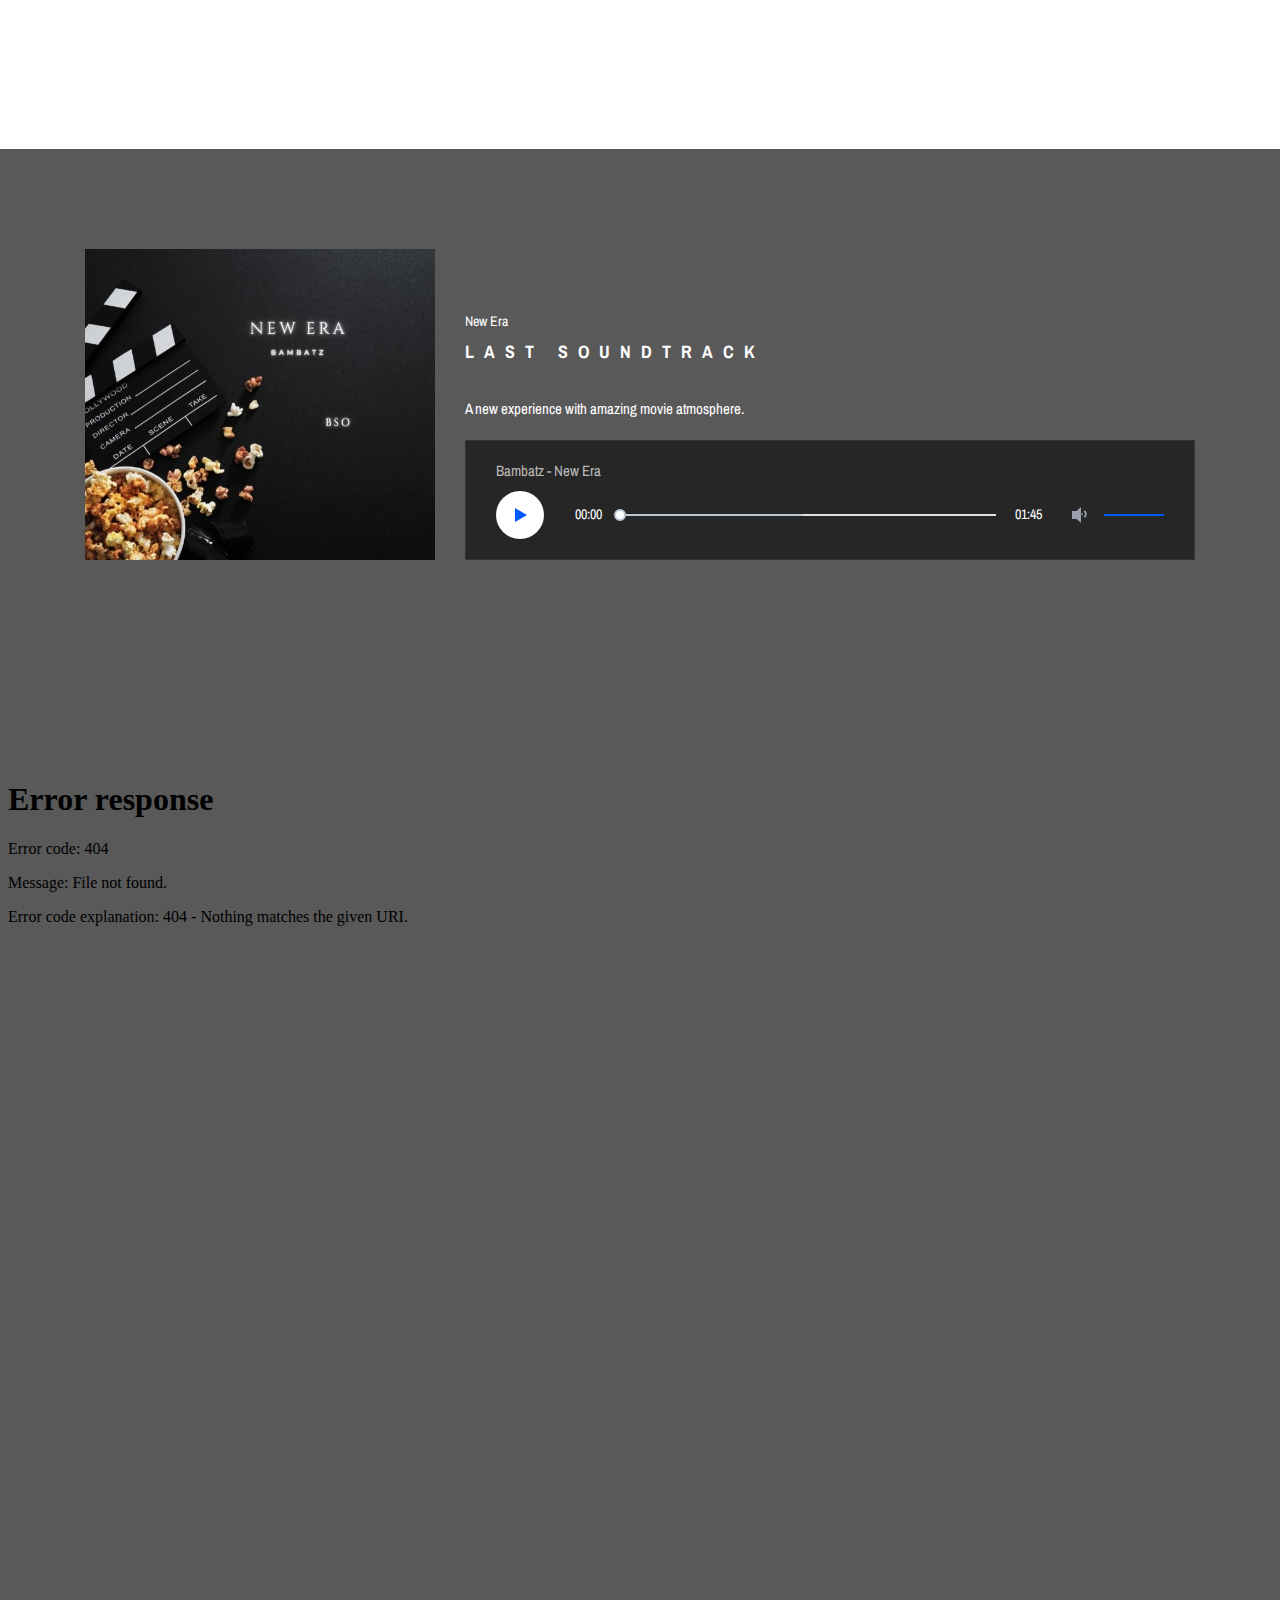
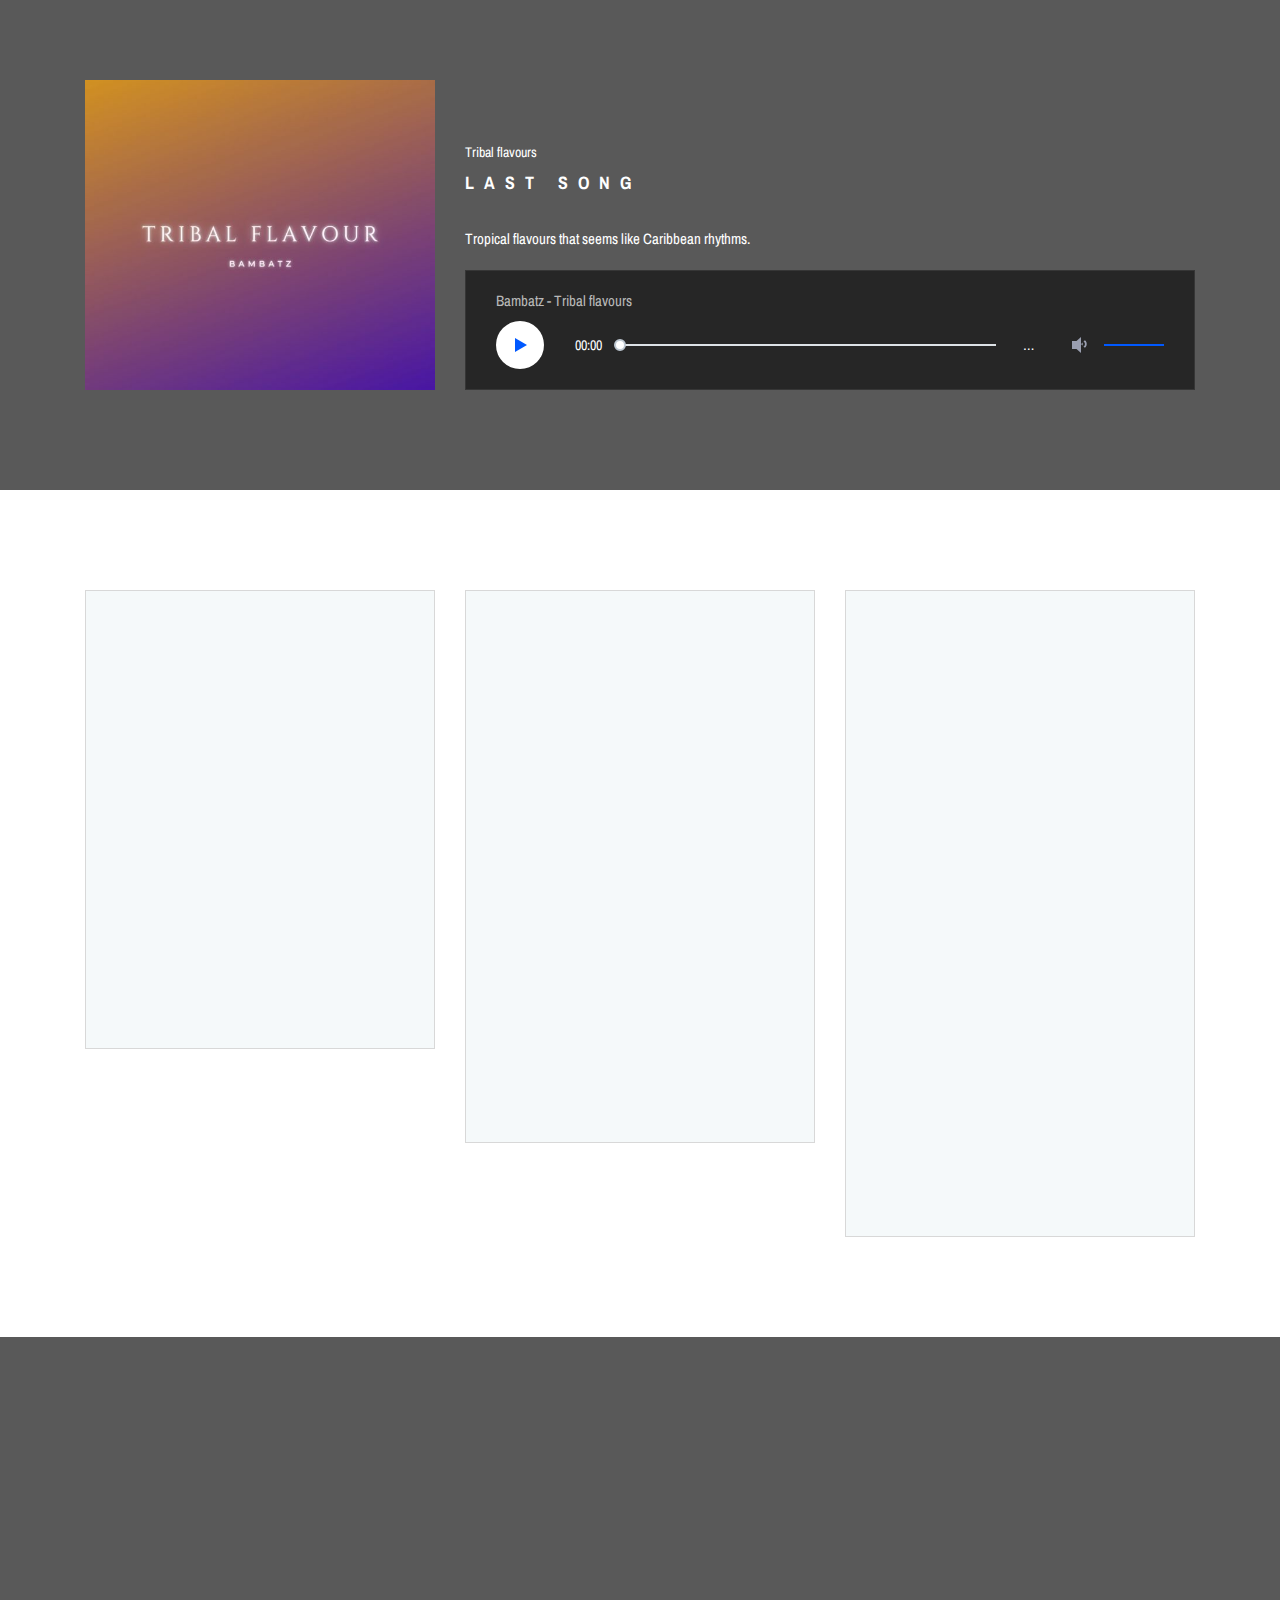
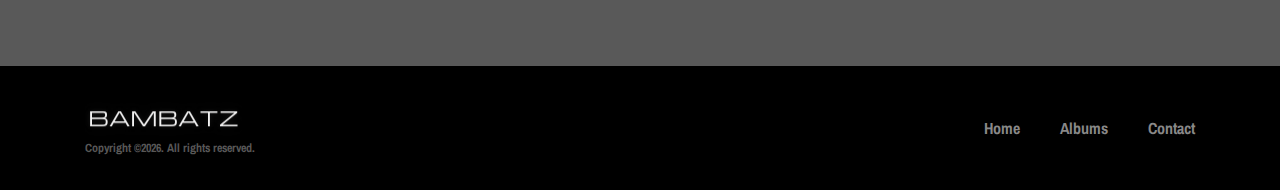
==== commit 9219cc37: "Aniadido deep house samples para descargar" ====
--- a/index.html
+++ b/index.html
@@ -256,6 +256,163 @@
                 </div>
             </div>
         </div>
+<br>
+<br>
+        <div id='product-component-1649540536024'>
+<script type="text/javascript">
+/*<![CDATA[*/
+(function () {
+  var scriptURL = 'https://sdks.shopifycdn.com/buy-button/latest/buy-button-storefront.min.js';
+  if (window.ShopifyBuy) {
+    if (window.ShopifyBuy.UI) {
+      ShopifyBuyInit();
+    } else {
+      loadScript();
+    }
+  } else {
+    loadScript();
+  }
+  function loadScript() {
+    var script = document.createElement('script');
+    script.async = true;
+    script.src = scriptURL;
+    (document.getElementsByTagName('head')[0] || document.getElementsByTagName('body')[0]).appendChild(script);
+    script.onload = ShopifyBuyInit;
+  }
+  function ShopifyBuyInit() {
+    var client = ShopifyBuy.buildClient({
+      domain: 'bambatzes.myshopify.com',
+      storefrontAccessToken: '2b355eeb3ef9a55d7c6abaf2d000a88a',
+    });
+    ShopifyBuy.UI.onReady(client).then(function (ui) {
+      ui.createComponent('product', {
+        id: '7684640571648',
+        node: document.getElementById('product-component-1649540536024'),
+        moneyFormat: '%E2%82%AC%7B%7Bamount_with_comma_separator%7D%7D',
+        options: {
+  "product": {
+    "styles": {
+      "product": {
+        "@media (min-width: 601px)": {
+          "max-width": "calc(25% - 20px)",
+          "margin-left": "20px",
+          "margin-bottom": "50px"
+        }
+      },
+      "button": {
+        "font-size": "17px",
+        "padding-top": "16.5px",
+        "padding-bottom": "16.5px",
+        ":hover": {
+          "background-color": "#7d7e7d"
+        },
+        "background-color": "#8b8c8b",
+        ":focus": {
+          "background-color": "#7d7e7d"
+        }
+      },
+      "quantityInput": {
+        "font-size": "17px",
+        "padding-top": "16.5px",
+        "padding-bottom": "16.5px"
+      }
+    },
+    "buttonDestination": "checkout",
+    "text": {
+      "button": "Buy now"
+    }
+  },
+  "productSet": {
+    "styles": {
+      "products": {
+        "@media (min-width: 601px)": {
+          "margin-left": "-20px"
+        }
+      }
+    }
+  },
+  "modalProduct": {
+    "contents": {
+      "img": false,
+      "imgWithCarousel": true,
+      "button": false,
+      "buttonWithQuantity": true
+    },
+    "styles": {
+      "product": {
+        "@media (min-width: 601px)": {
+          "max-width": "100%",
+          "margin-left": "0px",
+          "margin-bottom": "0px"
+        }
+      },
+      "button": {
+        "font-size": "17px",
+        "padding-top": "16.5px",
+        "padding-bottom": "16.5px",
+        ":hover": {
+          "background-color": "#7d7e7d"
+        },
+        "background-color": "#8b8c8b",
+        ":focus": {
+          "background-color": "#7d7e7d"
+        }
+      },
+      "quantityInput": {
+        "font-size": "17px",
+        "padding-top": "16.5px",
+        "padding-bottom": "16.5px"
+      }
+    },
+    "text": {
+      "button": "Add to cart"
+    }
+  },
+  "option": {},
+  "cart": {
+    "styles": {
+      "button": {
+        "font-size": "17px",
+        "padding-top": "16.5px",
+        "padding-bottom": "16.5px",
+        ":hover": {
+          "background-color": "#7d7e7d"
+        },
+        "background-color": "#8b8c8b",
+        ":focus": {
+          "background-color": "#7d7e7d"
+        }
+      }
+    },
+    "text": {
+      "total": "Subtotal",
+      "button": "Checkout"
+    }
+  },
+  "toggle": {
+    "styles": {
+      "toggle": {
+        "background-color": "#8b8c8b",
+        ":hover": {
+          "background-color": "#7d7e7d"
+        },
+        ":focus": {
+          "background-color": "#7d7e7d"
+        }
+      },
+      "count": {
+        "font-size": "17px"
+      }
+    }
+  }
+},
+      });
+    });
+  }
+})();
+/*]]>*/
+</script>
+</div>
     </section>
     <!-- ##### Latest Albums Area End ##### -->
 
@@ -299,7 +456,7 @@
 
     <section class="featured-artist-area section-padding-100 bg-img bg-overlay bg-fixed" style="background-image: url(img/bg-img/bg-6.jpg);">
         <div class="contiene-video">
-            <iframe src="video/video.mp4" width="1280" height="690" frameborder="0" allowfullscreen="allowfullscreen" ></iframe>
+            <iframe src="video/video1.mp4" width="1280" height="690" frameborder="0" allowfullscreen="allowfullscreen" ></iframe>
         </div>
     </section>
     
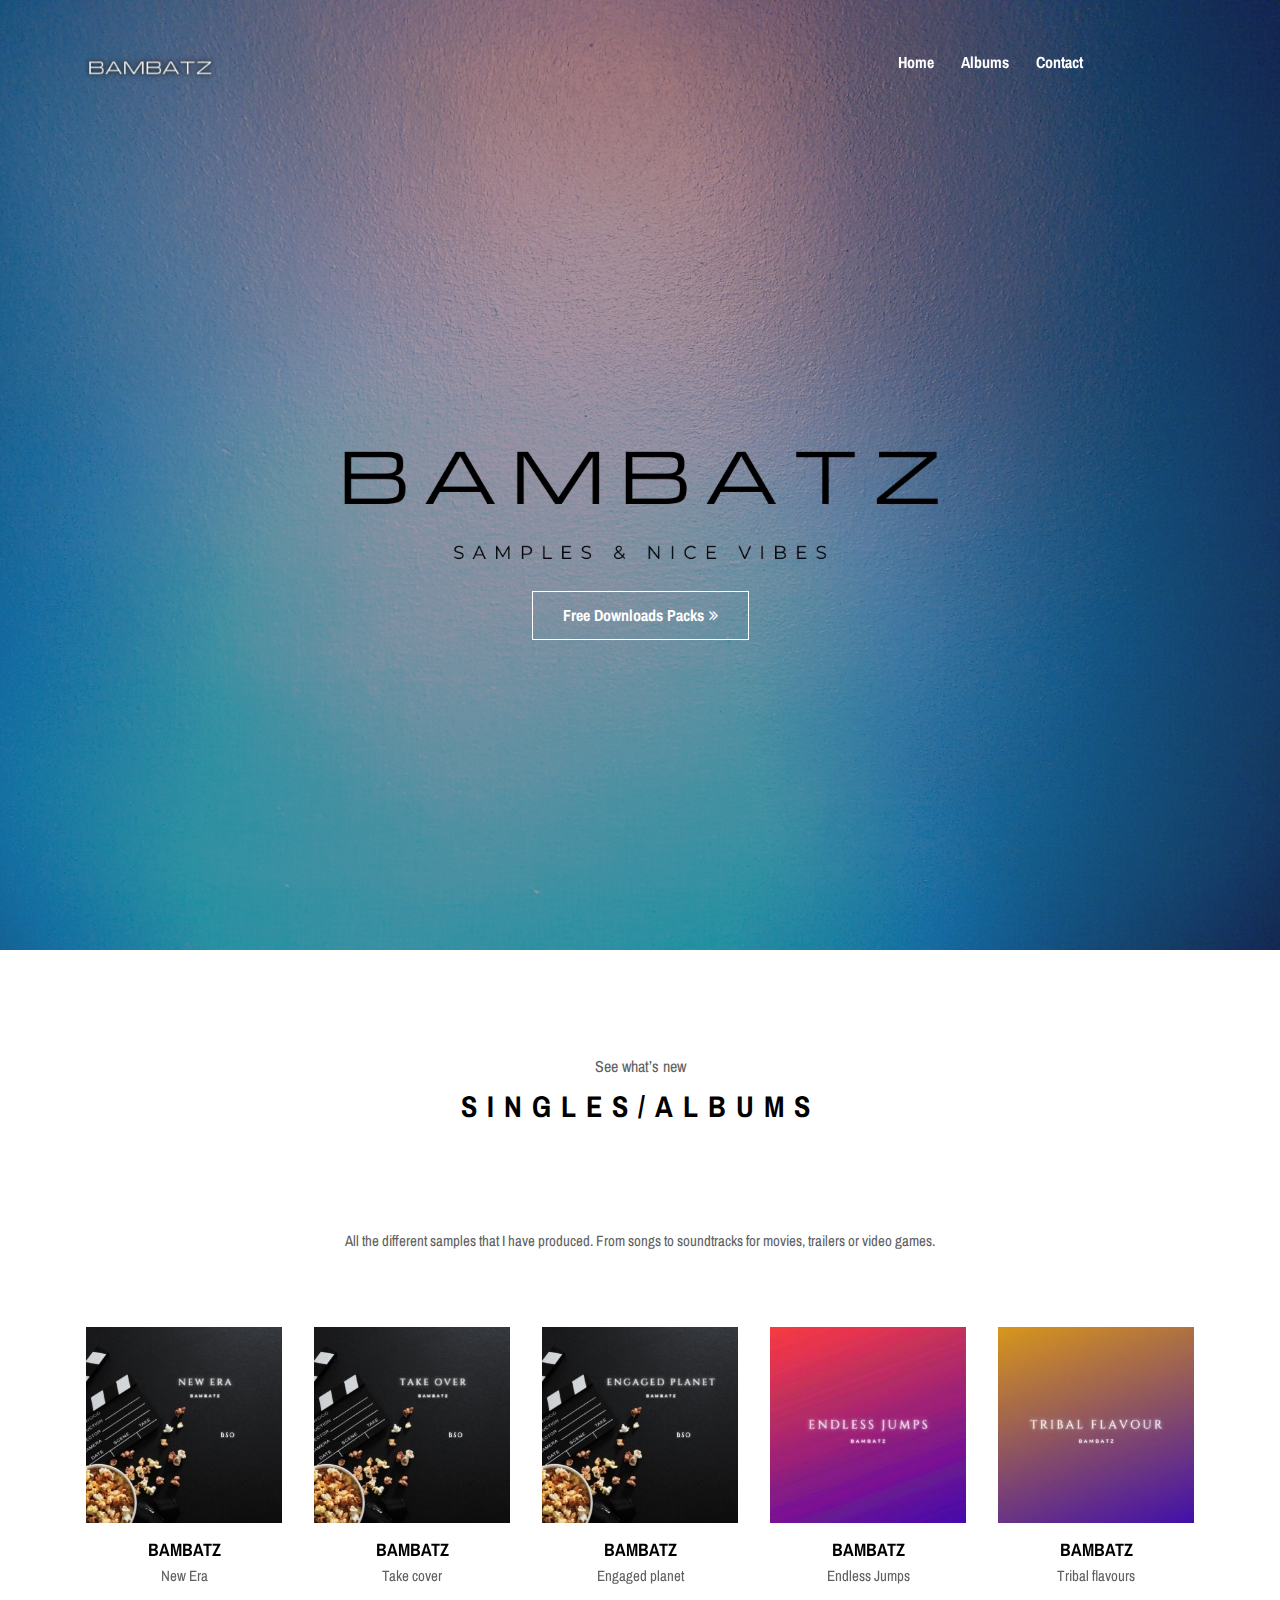
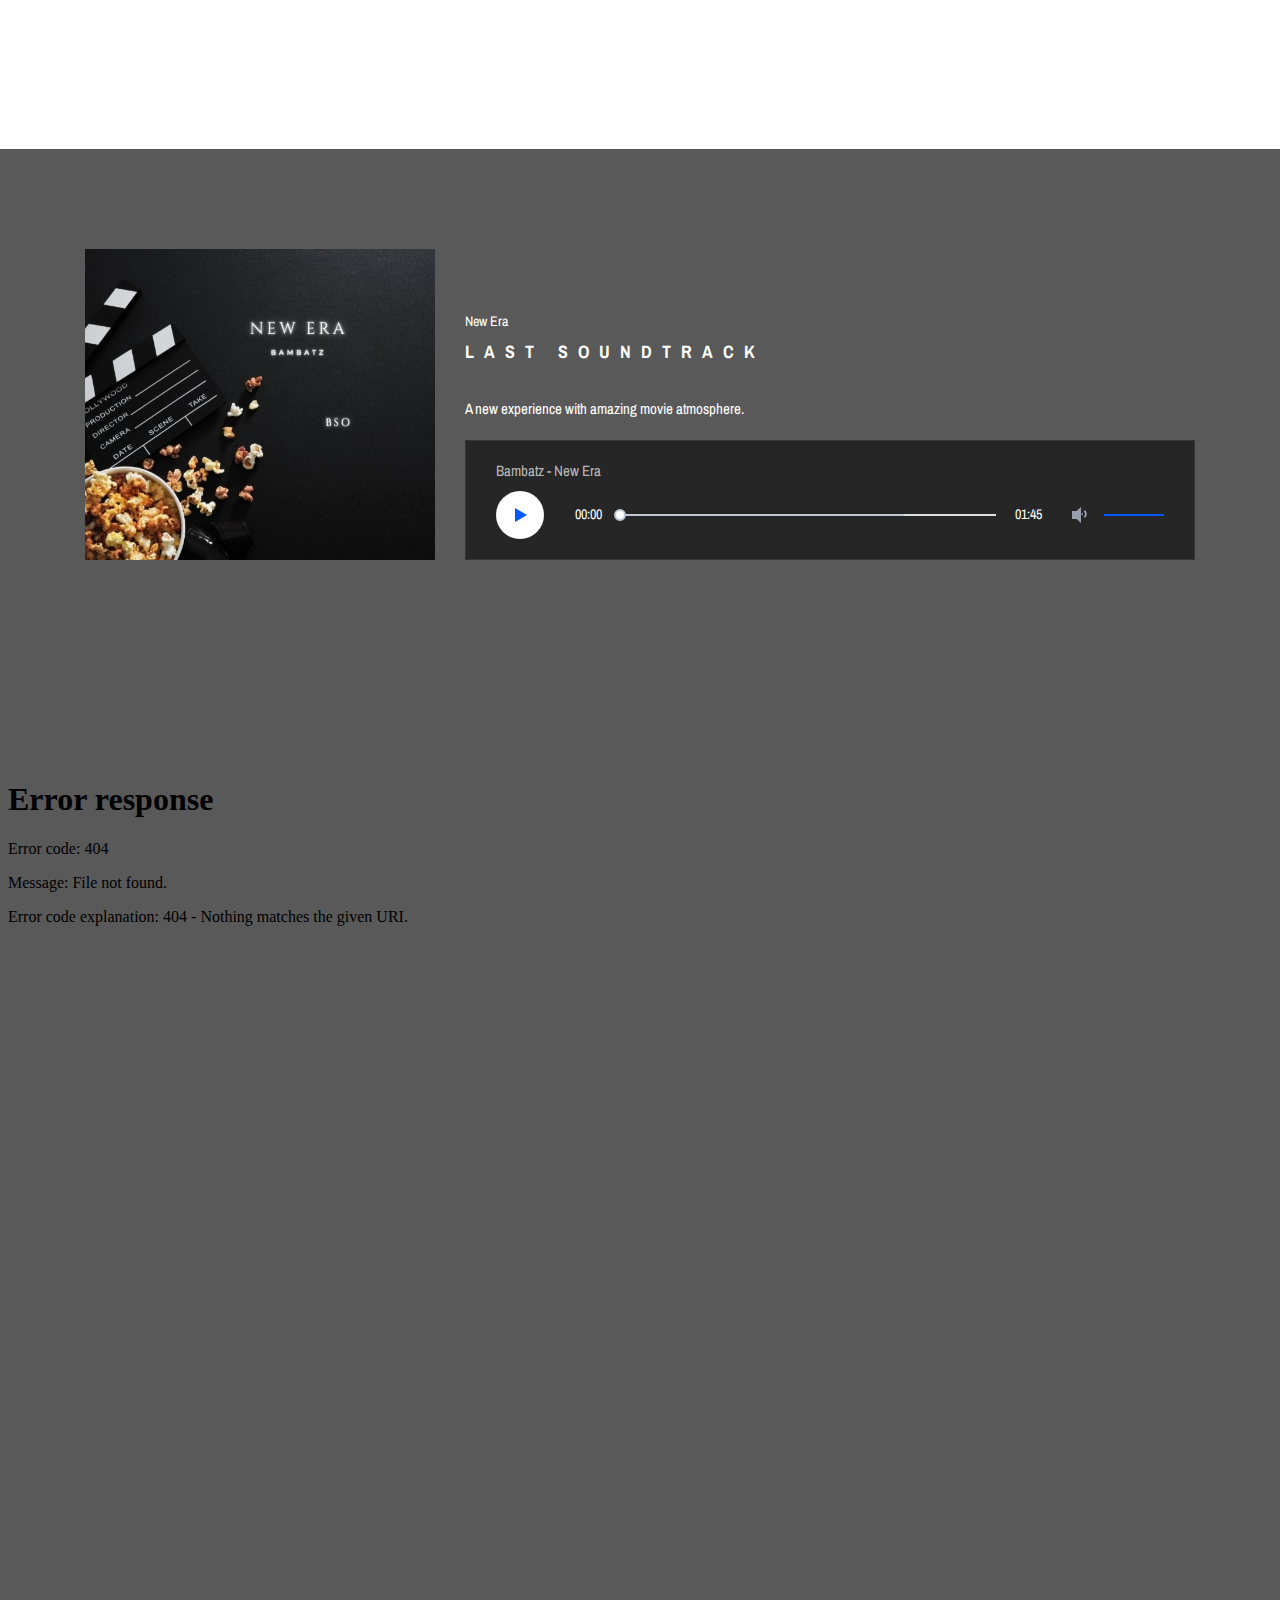
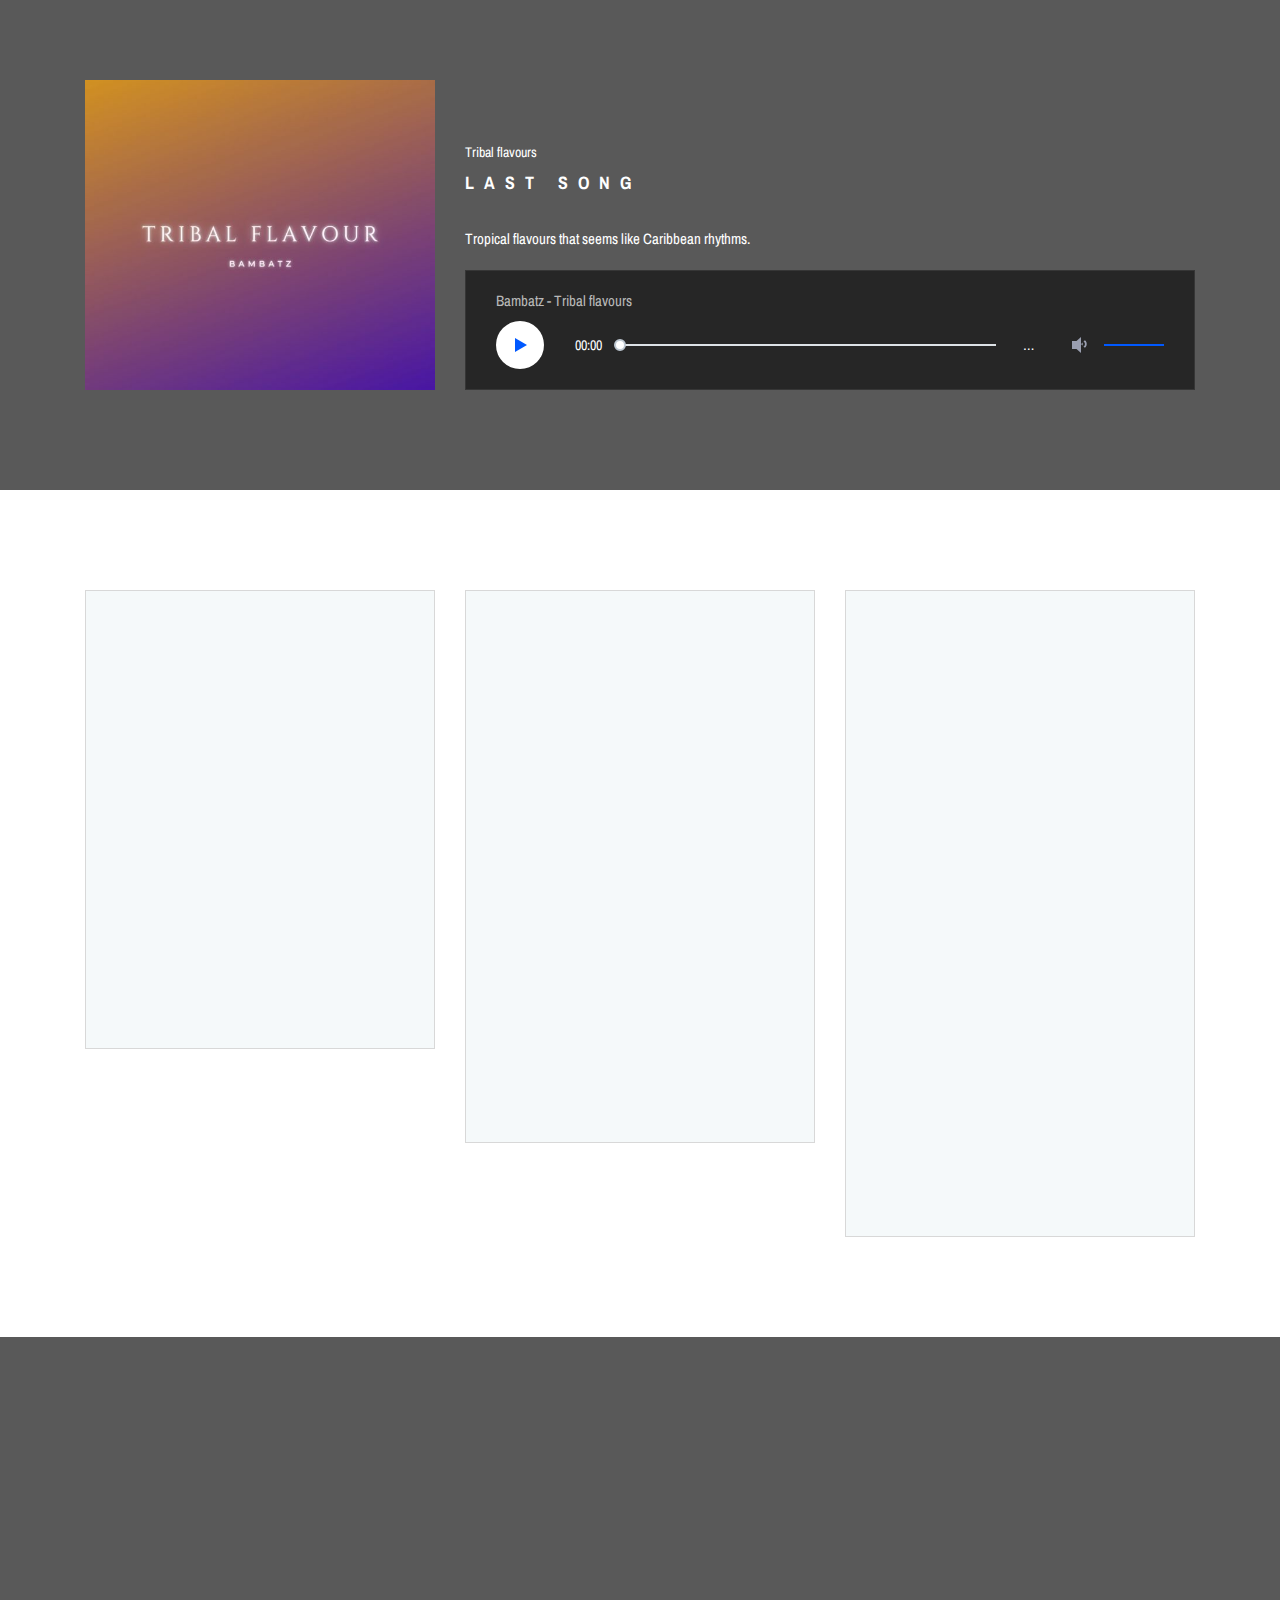
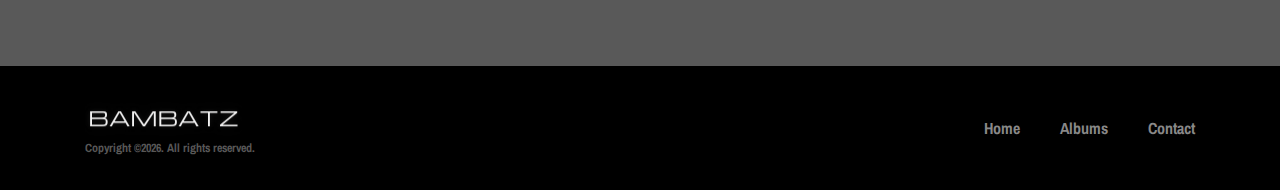
==== commit 96036e8e: "Quitadas la letras de arriba y enlace a shopify" ====
--- a/index.html
+++ b/index.html
@@ -95,9 +95,12 @@
                     <div class="row">
                         <div class="col-12">
                             <div class="hero-slides-content text-center">
+                                <!--
                                 <h6 data-animation="fadeInUp" data-delay="100ms">Latest singles/soundtracks</h6>
                                 <h2 data-animation="fadeInUp" data-delay="300ms">Tribal flavours<span>Trival flavours</span></h2>
-                                <a data-animation="fadeInUp" data-delay="500ms" href="#" class="btn oneMusic-btn mt-50">Discover <i class="fa fa-angle-double-right"></i></a>
+                                -->
+                                <br><br><br><br><br><br><br><br><br><br><br>
+                                <a data-animation="fadeInUp" data-delay="500ms" href="https://bambatzes.myshopify.com/" target="_blank" class="btn oneMusic-btn mt-50">Free downloads packs<i class="fa fa-angle-double-right"></i></a>
                             </div>
                         </div>
                     </div>
